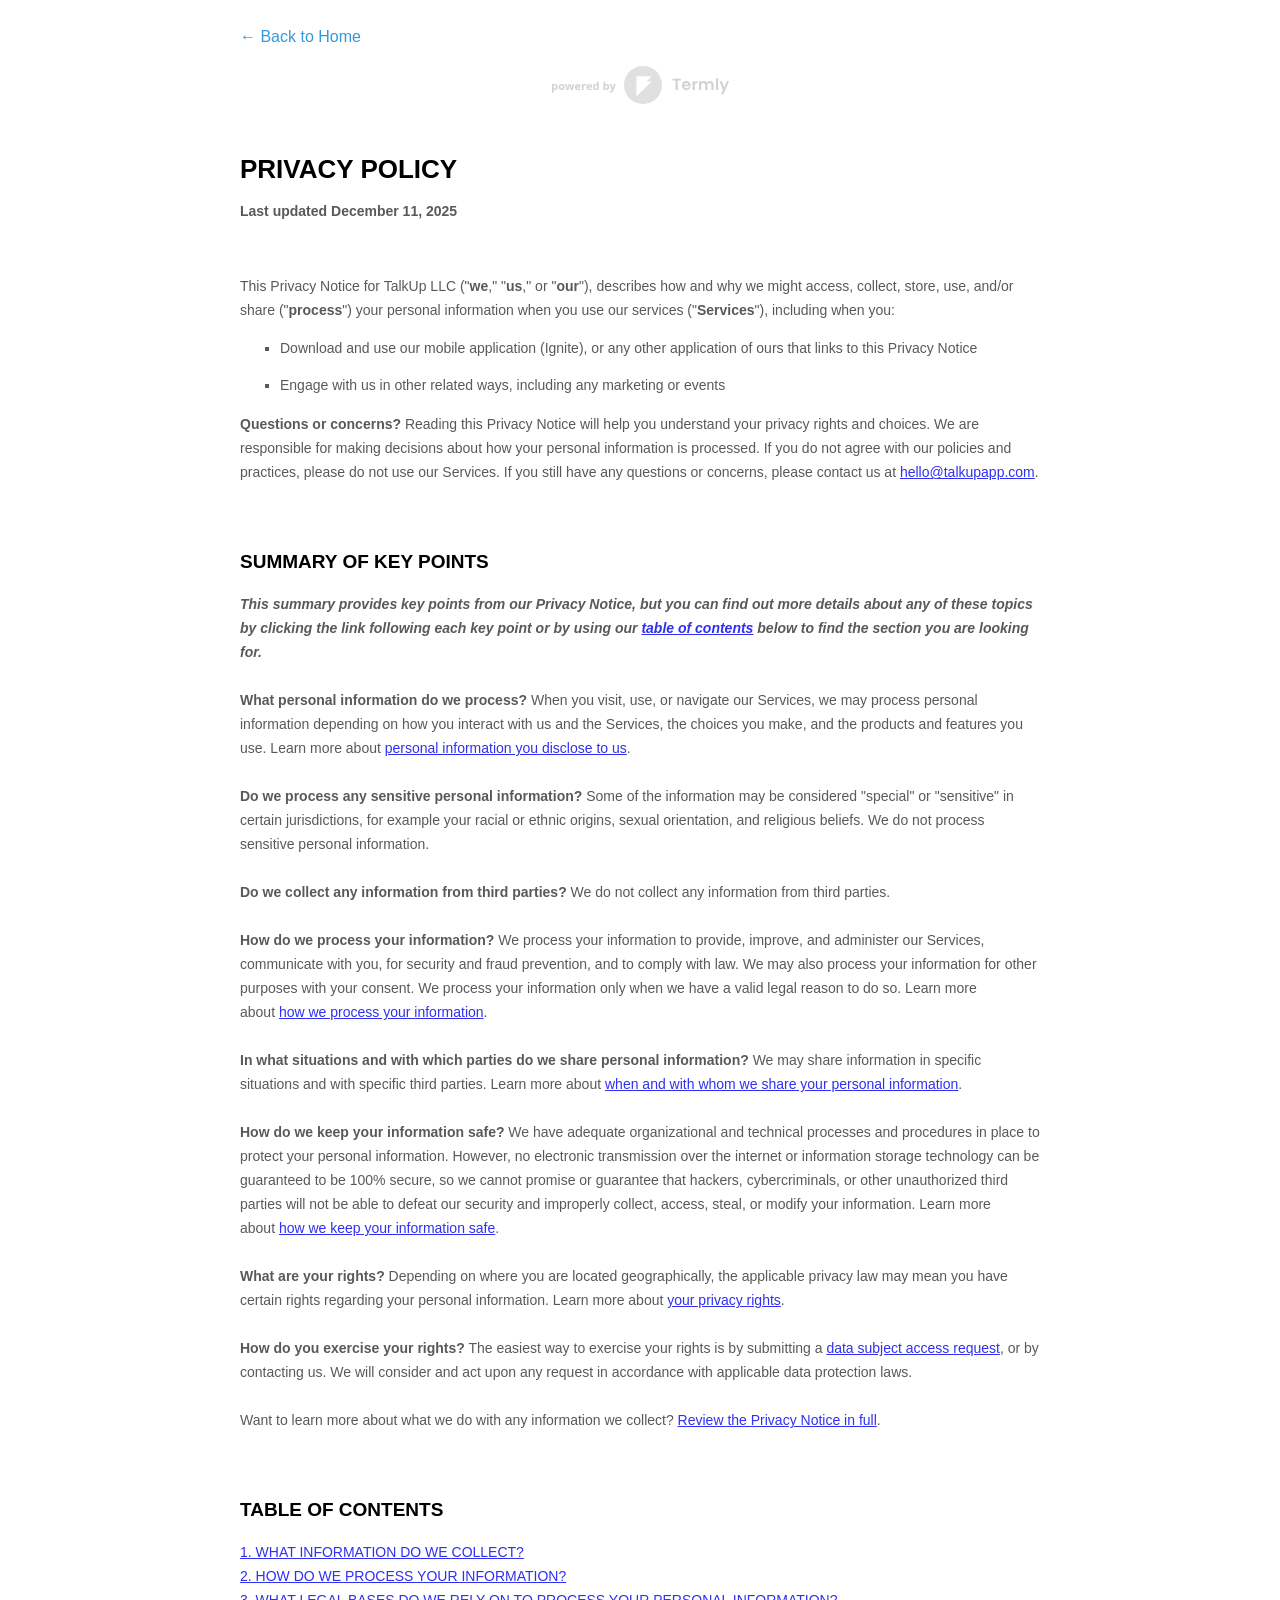
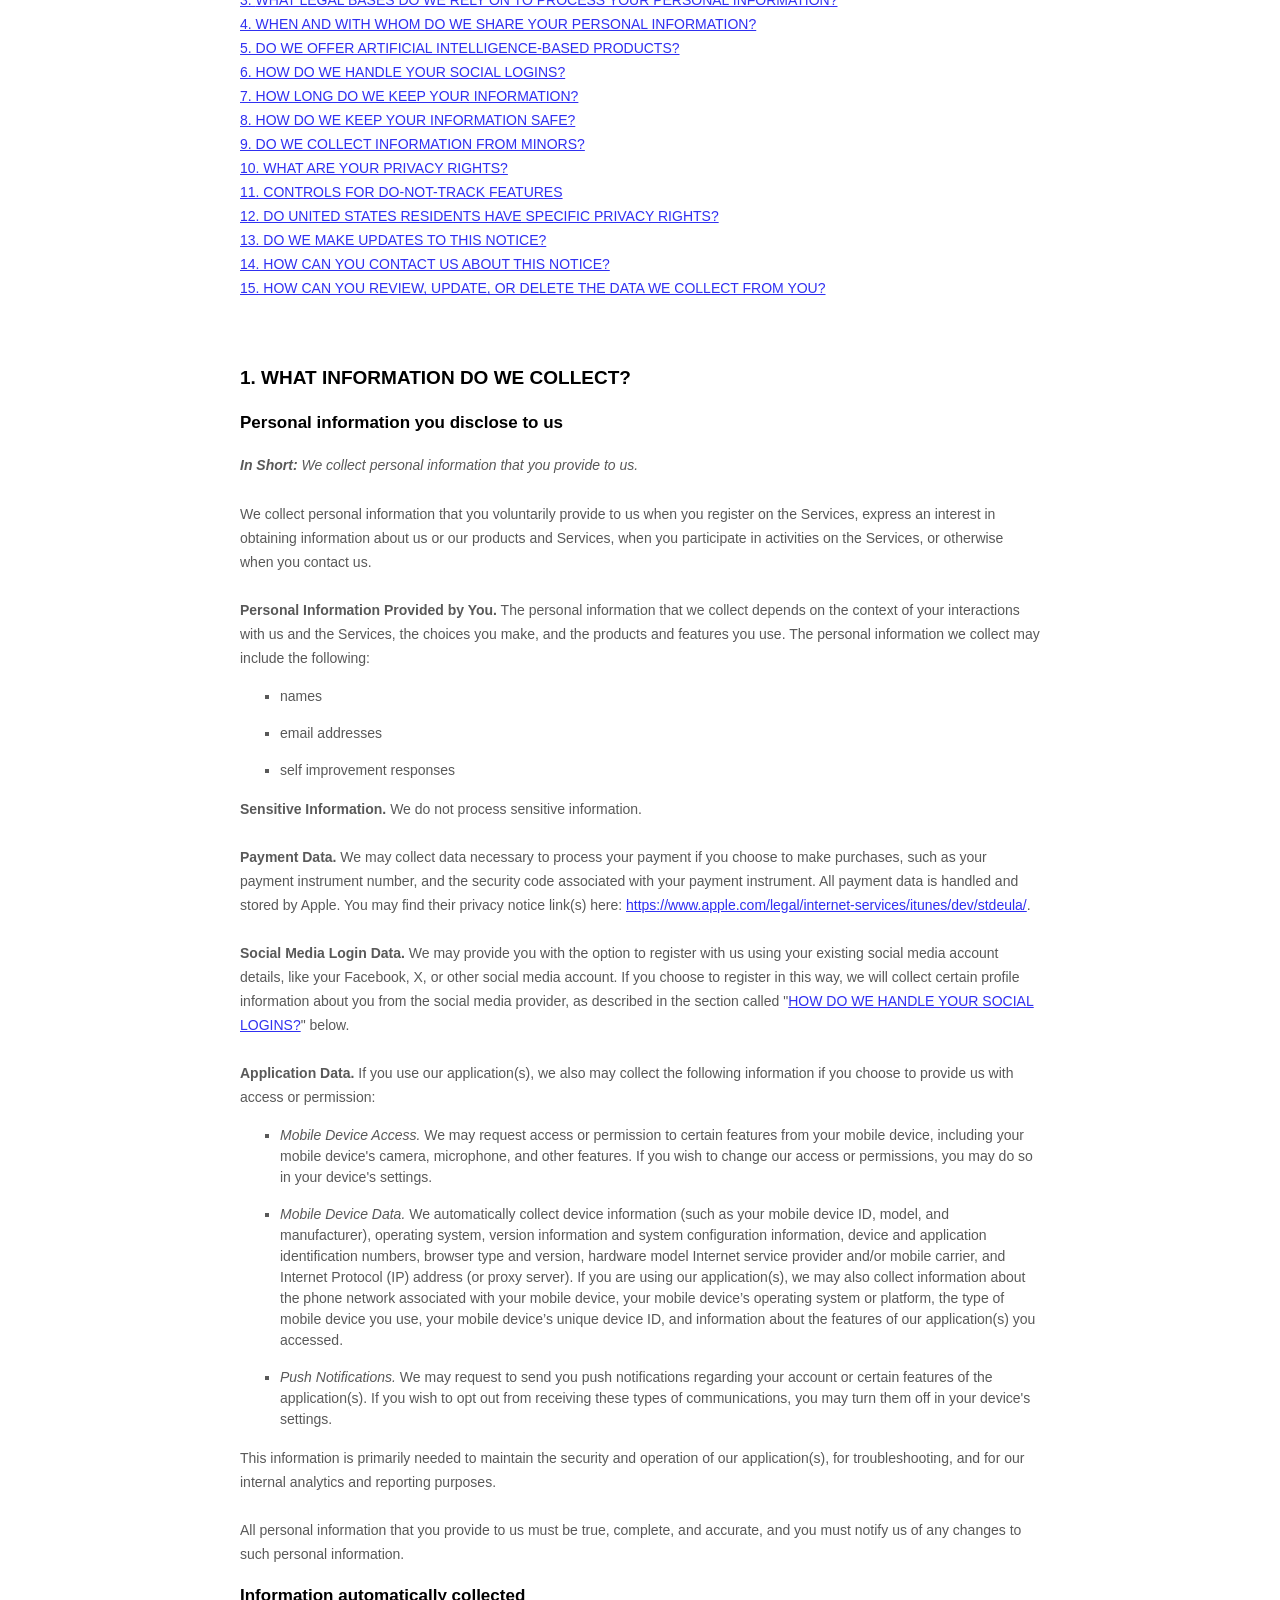
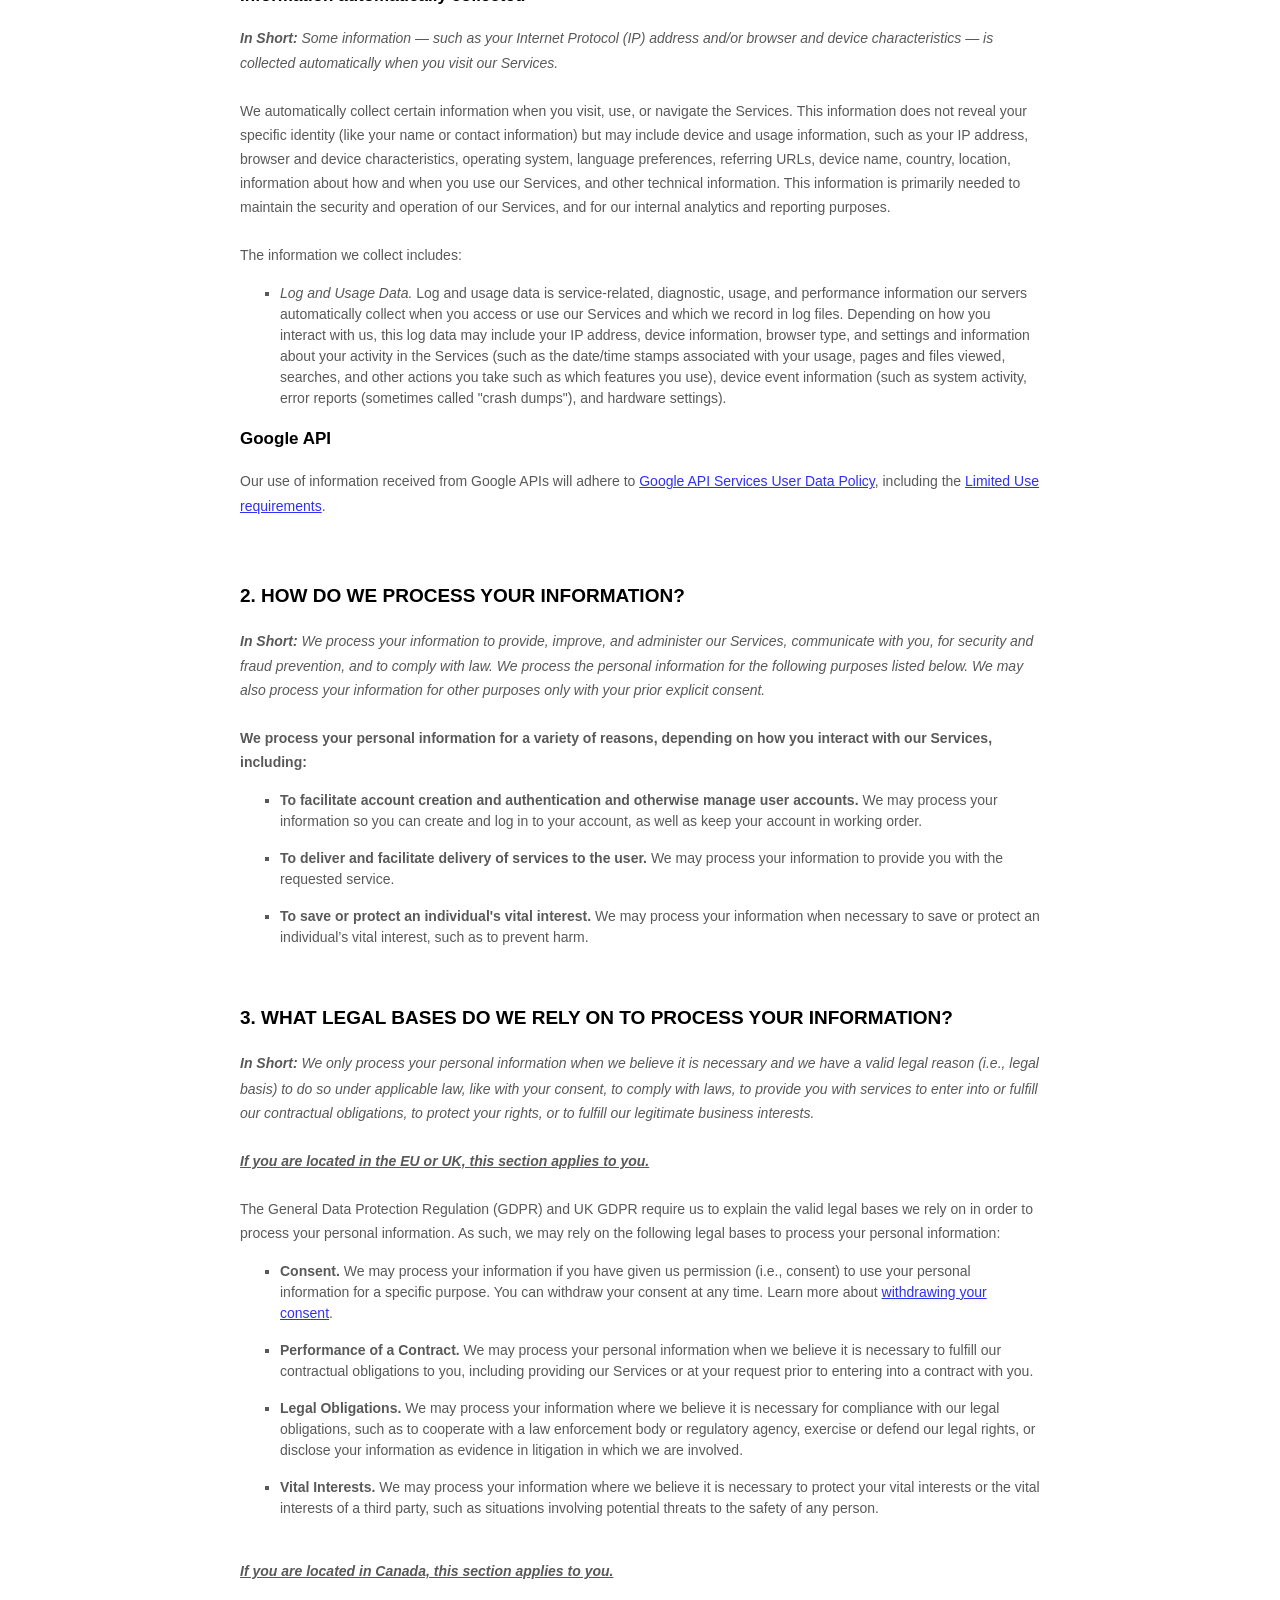
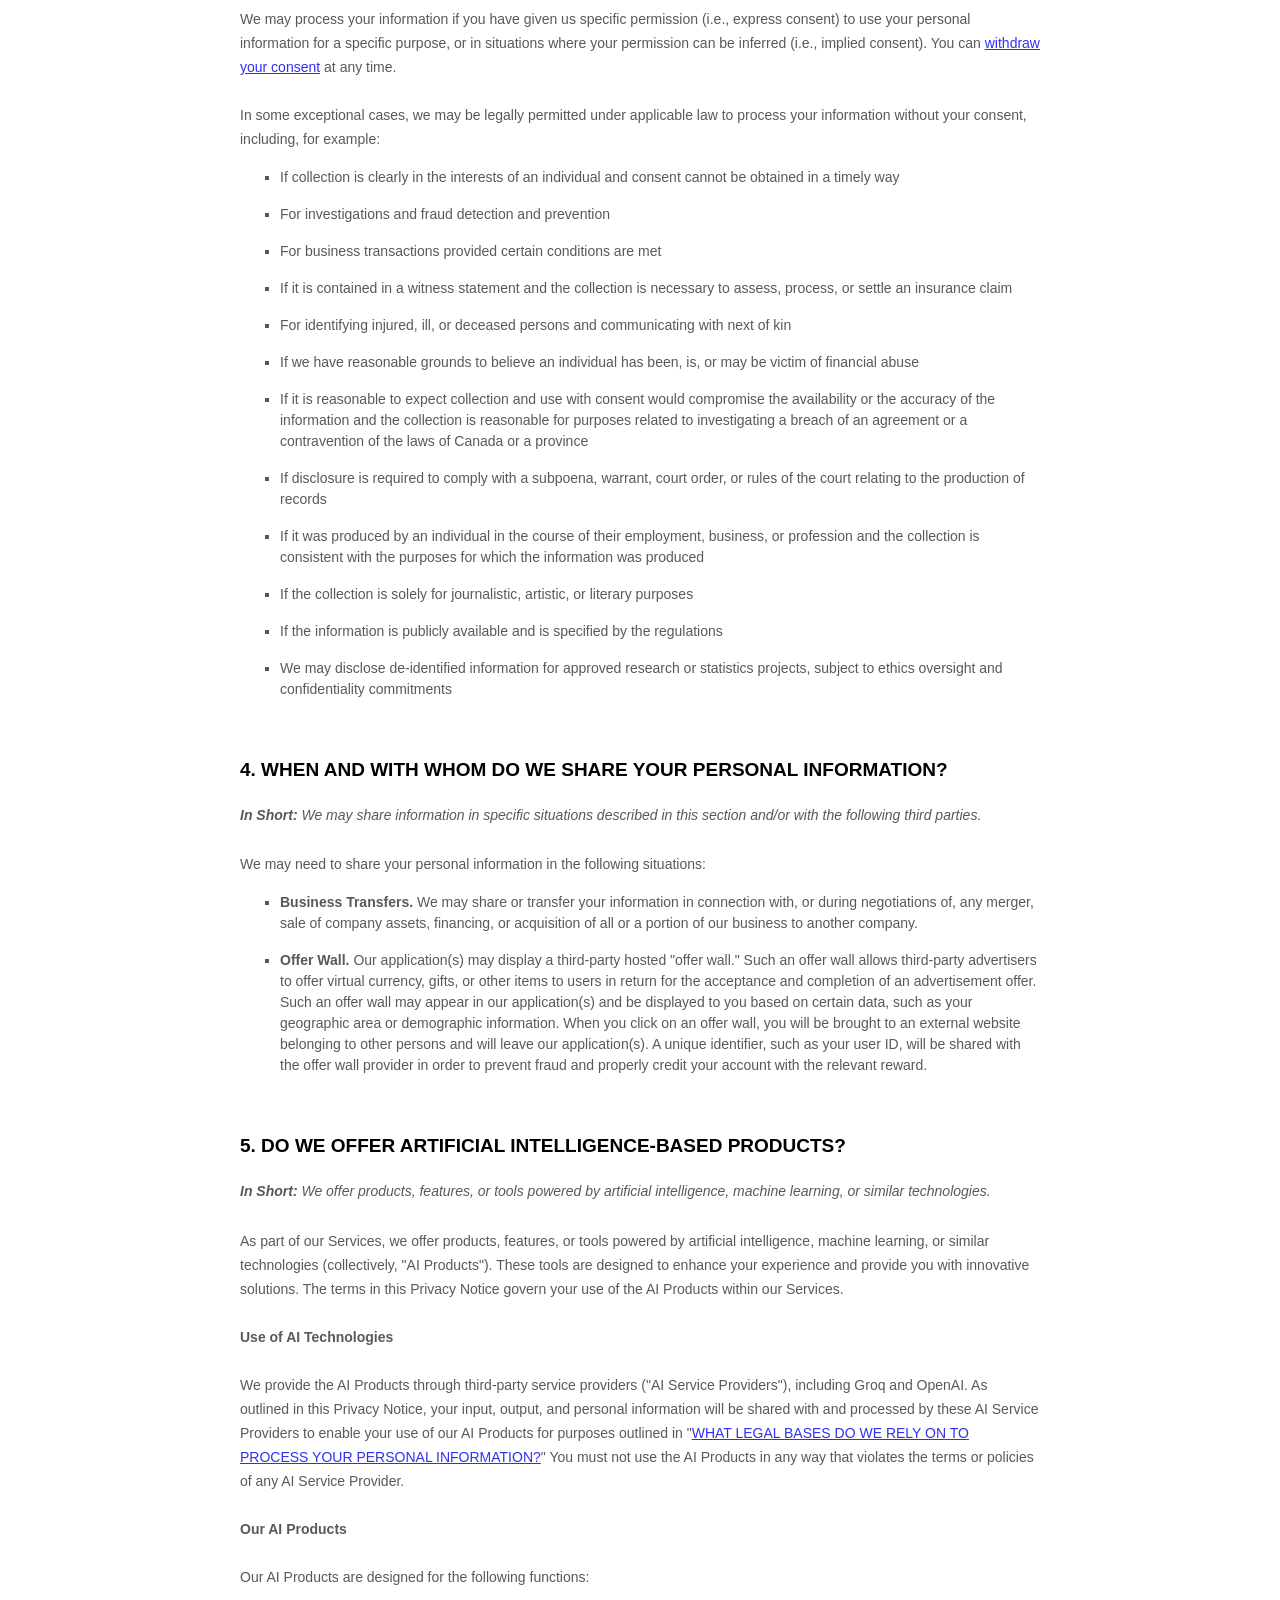
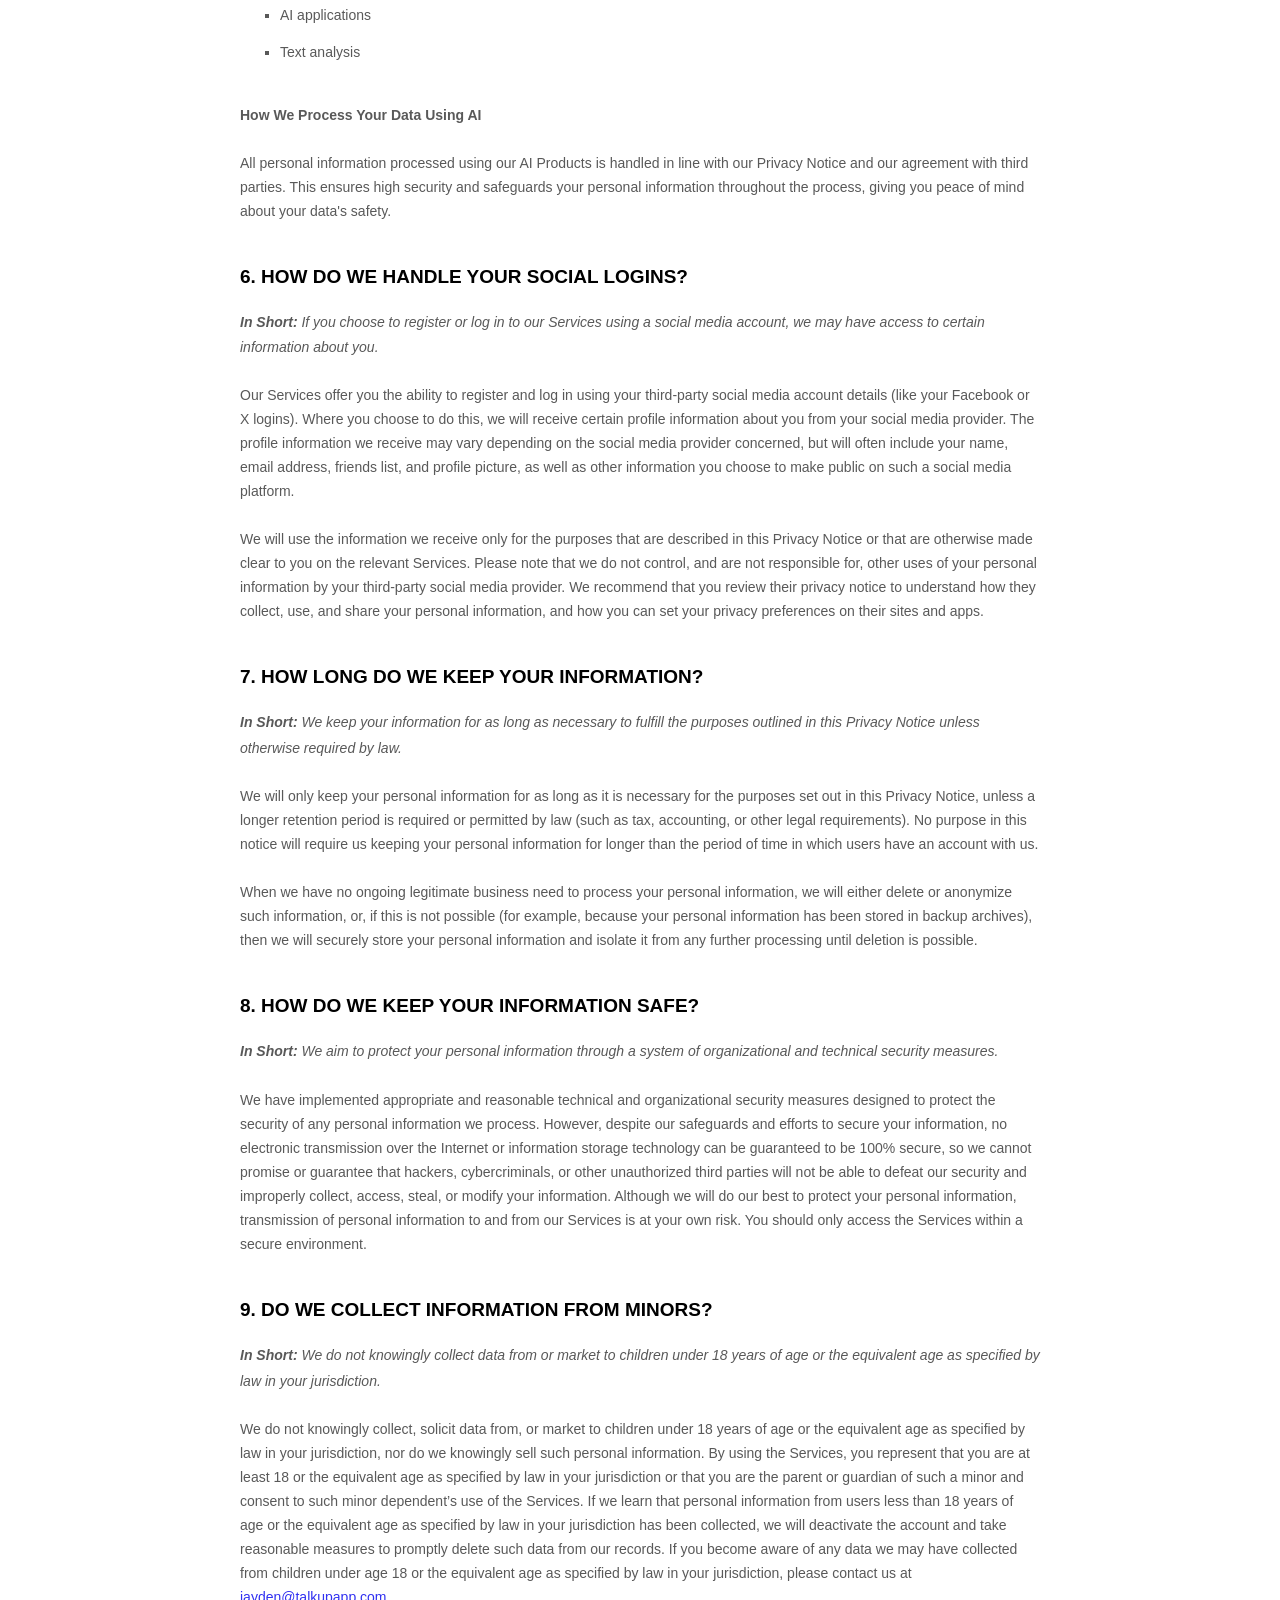
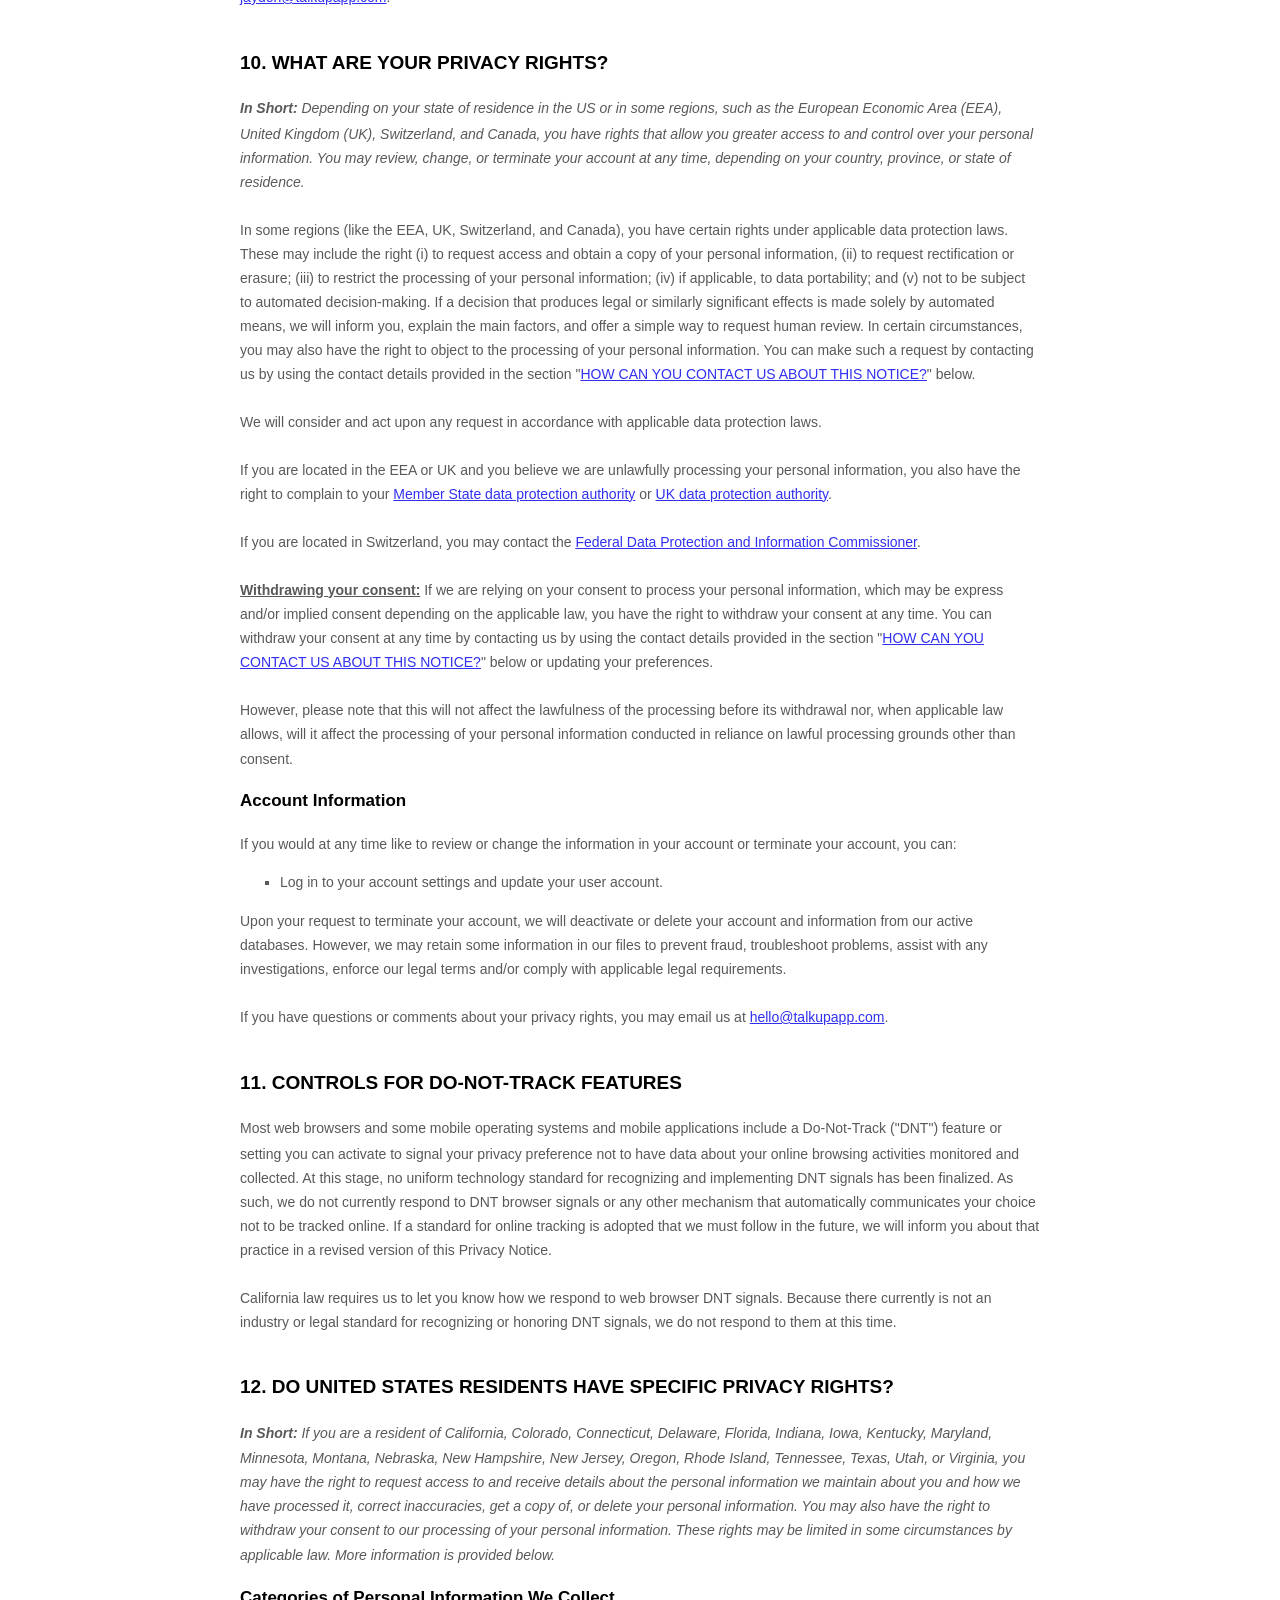
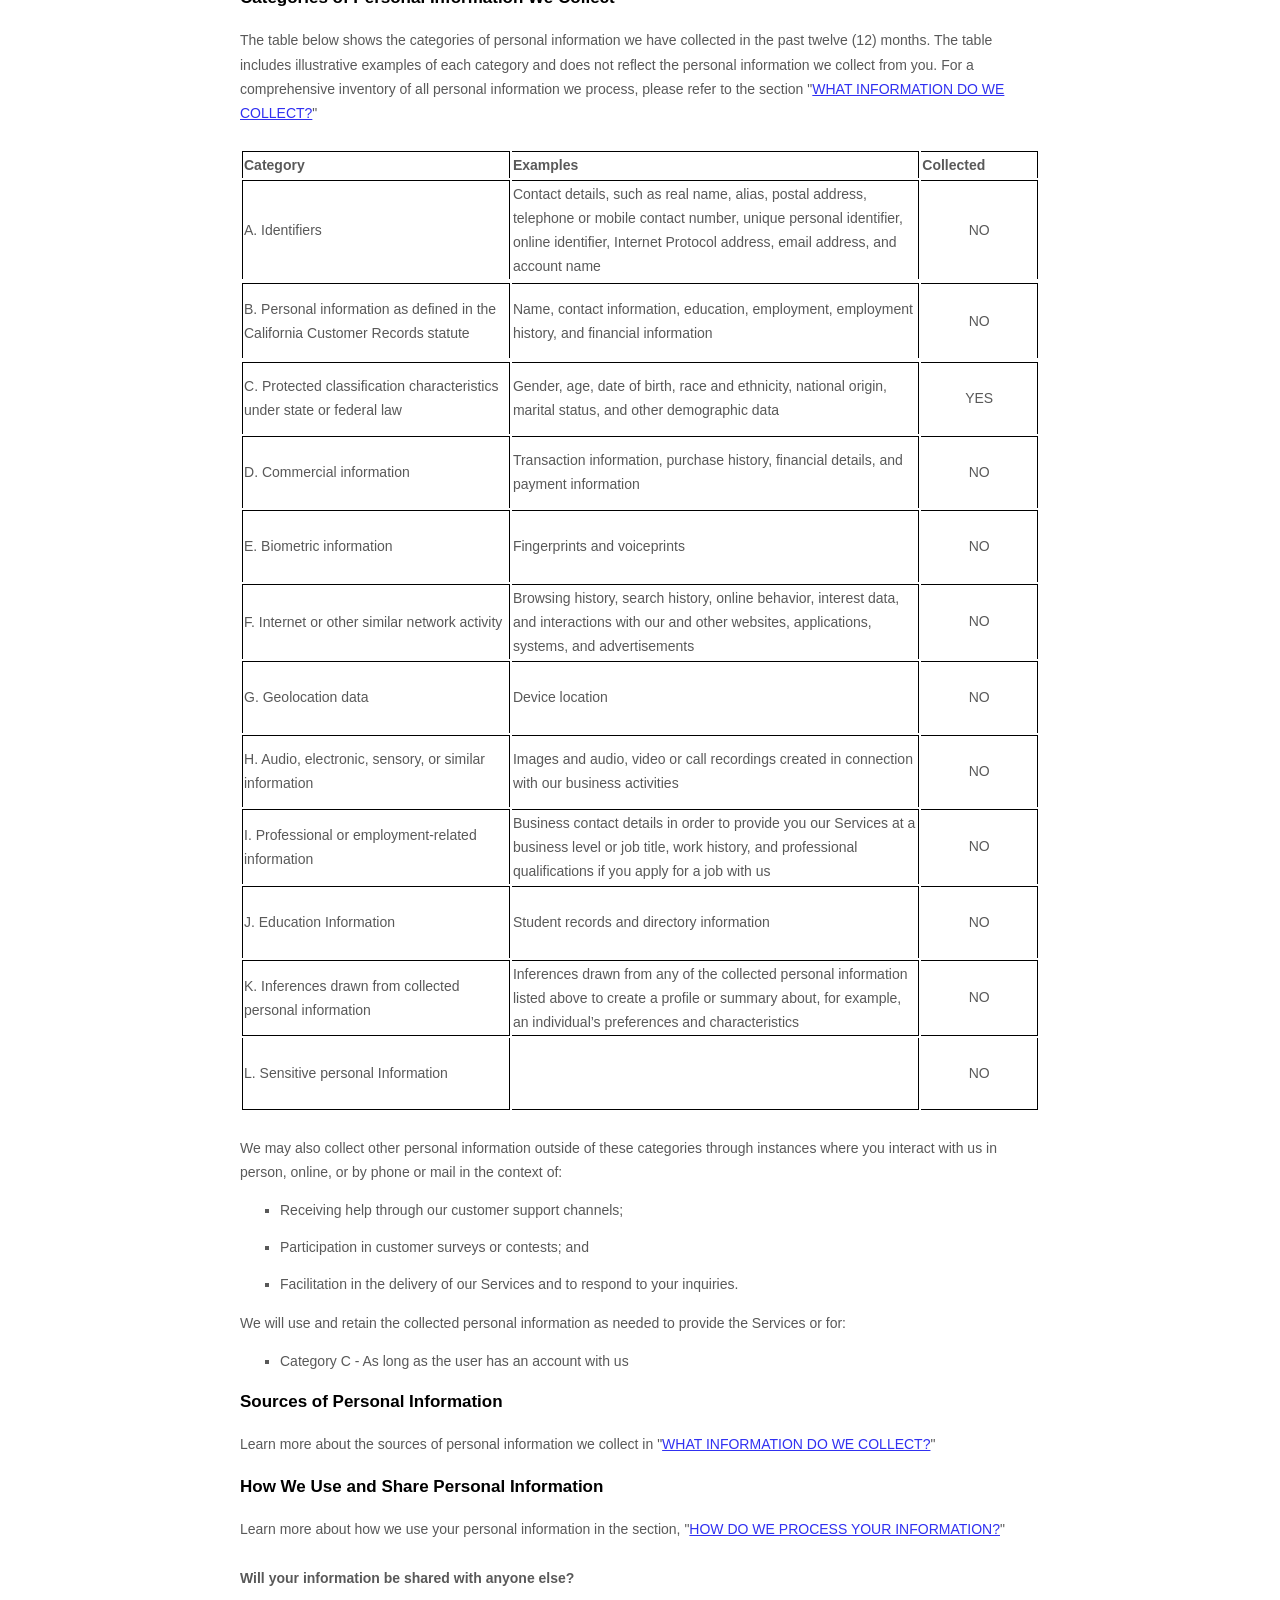
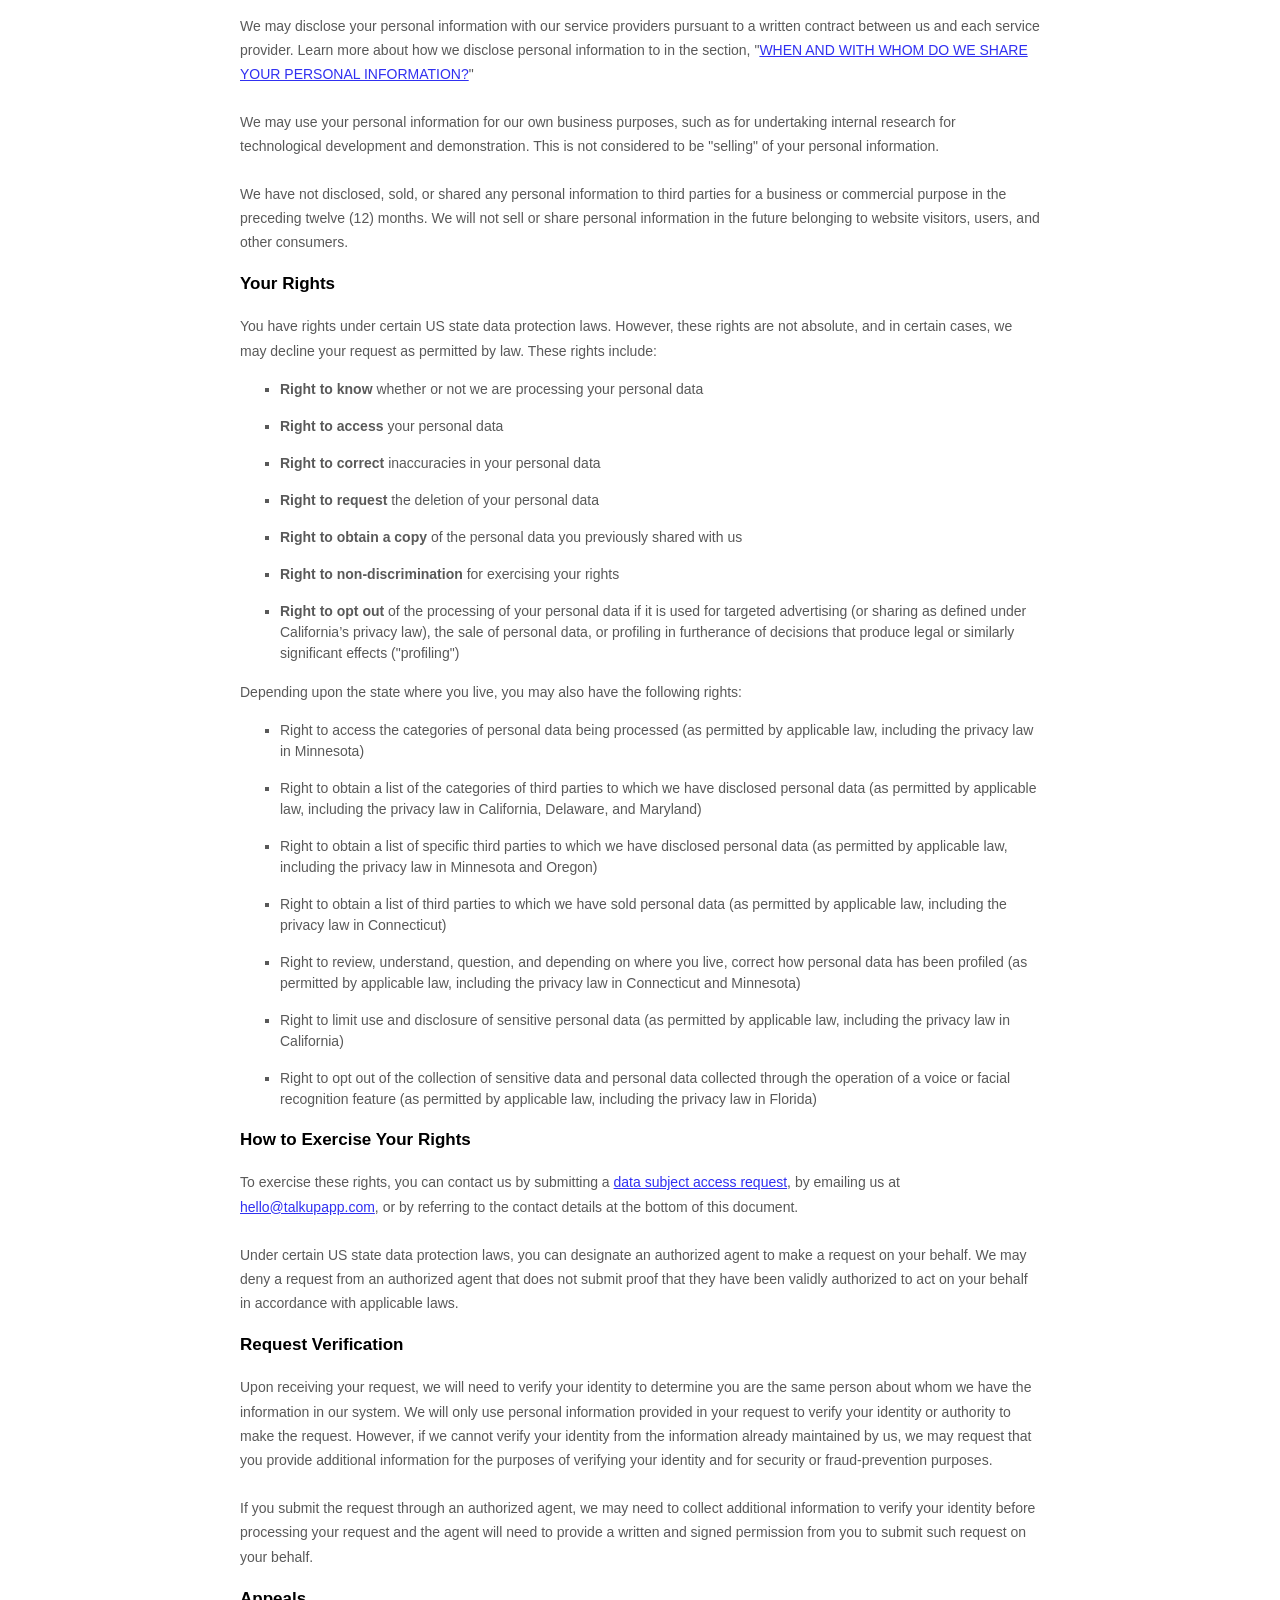
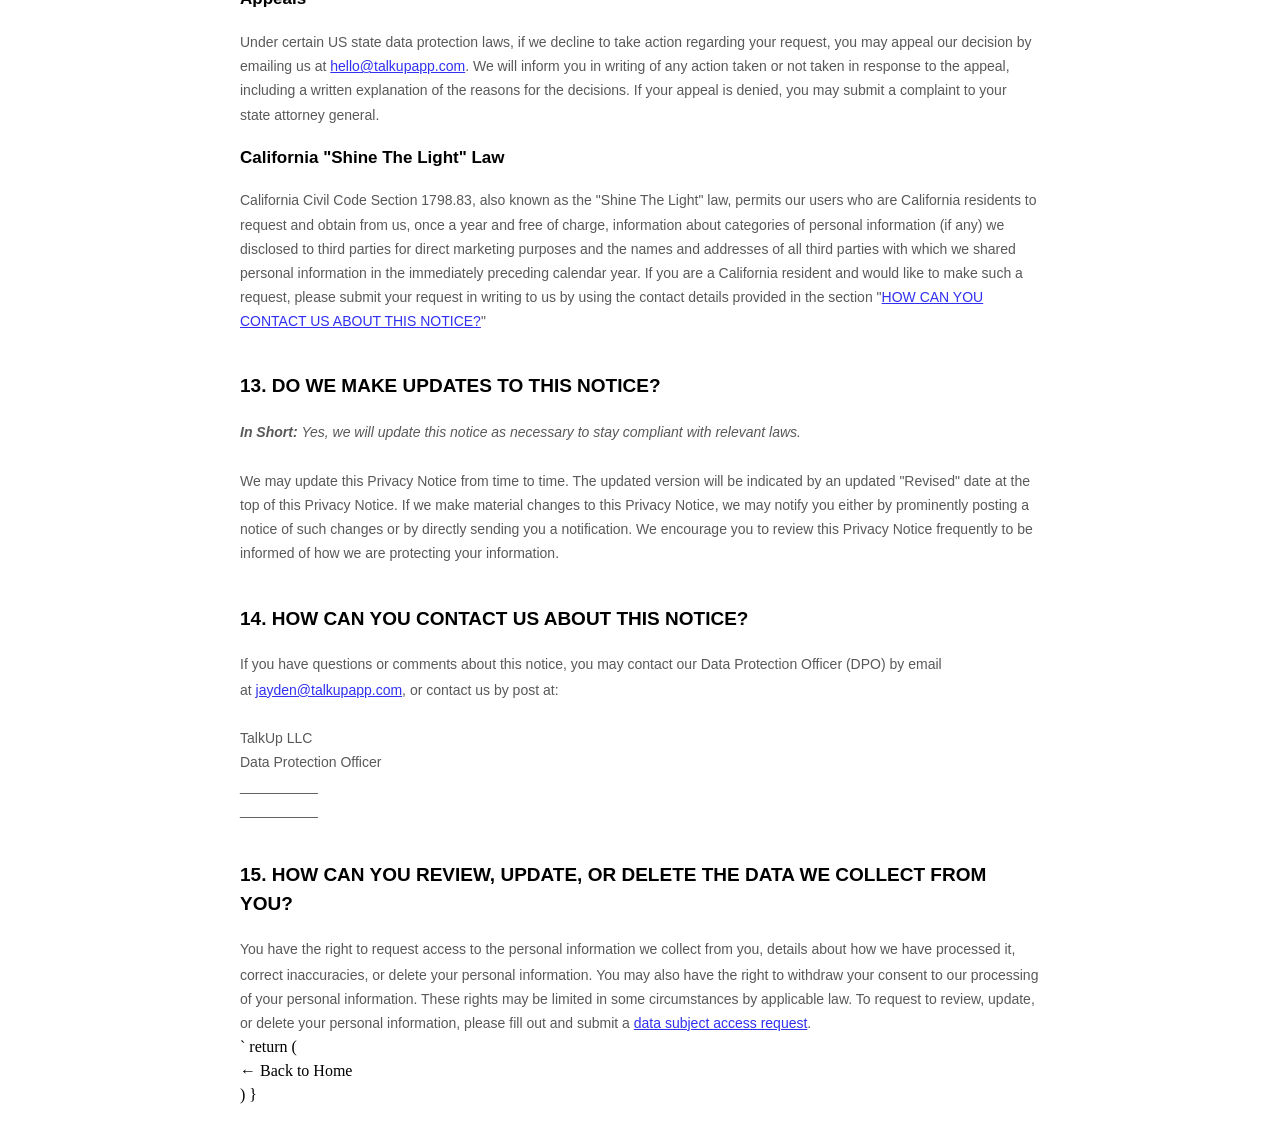
==== ignite-privacy-policy/index.html @ 258aaf42 "updates" ====
<!DOCTYPE html>
<html lang="en">
<head>
    <meta charset="UTF-8">
    <meta name="viewport" content="width=device-width, initial-scale=1.0">
    <title>Privacy Policy - Iterative</title>
    <style>
        .back-link {
            display: inline-block;
            color: #3498db;
            text-decoration: none;
            margin-bottom: 20px;
            font-family: Arial, sans-serif;
        }
        .back-link:hover { text-decoration: underline; }
    </style>
</head>
<body>
    <div style="max-width: 800px; margin: 0 auto; padding: 20px;">
        <a href="../" class="back-link">← Back to Home</a>
    <style>
  [data-custom-class='body'], [data-custom-class='body'] * {
          background: transparent !important;
        }
[data-custom-class='title'], [data-custom-class='title'] * {
          font-family: Arial !important;
font-size: 26px !important;
color: #000000 !important;
        }
[data-custom-class='subtitle'], [data-custom-class='subtitle'] * {
          font-family: Arial !important;
color: #595959 !important;
font-size: 14px !important;
        }
[data-custom-class='heading_1'], [data-custom-class='heading_1'] * {
          font-family: Arial !important;
font-size: 19px !important;
color: #000000 !important;
        }
[data-custom-class='heading_2'], [data-custom-class='heading_2'] * {
          font-family: Arial !important;
font-size: 17px !important;
color: #000000 !important;
        }
[data-custom-class='body_text'], [data-custom-class='body_text'] * {
          color: #595959 !important;
font-size: 14px !important;
font-family: Arial !important;
        }
[data-custom-class='link'], [data-custom-class='link'] * {
          color: #3030F1 !important;
font-size: 14px !important;
font-family: Arial !important;
word-break: break-word !important;
        }
</style>
      <span style="display: block;margin: 0 auto 3.125rem;width: 11.125rem;height: 2.375rem;background: url([data-uri]) center no-repeat;"></span>

      <div data-custom-class="body">
      <div><strong><span style="font-size: 26px;"><span data-custom-class="title"><bdt class="block-component"></bdt><bdt class="question"><h1>PRIVACY POLICY</h1></bdt><bdt class="statement-end-if-in-editor"></bdt></span></span></strong></div><div><span style="color: rgb(127, 127, 127);"><strong><span style="font-size: 15px;"><span data-custom-class="subtitle">Last updated <bdt class="question">December 11, 2025</bdt></span></span></strong></span></div><div><br></div><div><br></div><div><br></div><div style="line-height: 1.5;"><span style="color: rgb(127, 127, 127);"><span style="color: rgb(89, 89, 89); font-size: 15px;"><span data-custom-class="body_text">This Privacy Notice for <bdt class="question noTranslate">TalkUp LLC</bdt><bdt class="block-component"></bdt></bdt> (<bdt class="block-component"></bdt>"<strong>we</strong>," "<strong>us</strong>," or "<strong>our</strong>"<bdt class="statement-end-if-in-editor"></bdt></span><span data-custom-class="body_text">), describes how and why we might access, collect, store, use, and/or share (<bdt class="block-component"></bdt>"<strong>process</strong>"<bdt class="statement-end-if-in-editor"></bdt>) your personal information when you use our services (<bdt class="block-component"></bdt>"<strong>Services</strong>"<bdt class="statement-end-if-in-editor"></bdt>), including when you:</span></span></span><span style="font-size: 15px;"><span style="color: rgb(127, 127, 127);"><span data-custom-class="body_text"><span style="color: rgb(89, 89, 89);"><span data-custom-class="body_text"><bdt class="block-component"></bdt></span></span></span></span></span></span></span></span></li></ul><div><bdt class="block-component"><span style="font-size: 15px;"><span style="font-size: 15px;"><span style="color: rgb(127, 127, 127);"><span data-custom-class="body_text"><span style="color: rgb(89, 89, 89);"><span data-custom-class="body_text"><bdt class="block-component"></bdt></span></span></span></span></span></span></bdt></div><ul><li data-custom-class="body_text" style="line-height: 1.5;"><span style="font-size: 15px; color: rgb(89, 89, 89);"><span style="font-size: 15px; color: rgb(89, 89, 89);"><span data-custom-class="body_text">Download and use<bdt class="block-component"></bdt> our mobile application<bdt class="block-component"></bdt> (<bdt class="question">Ignite)<span style="font-size: 15px; color: rgb(89, 89, 89);"><span style="font-size: 15px; color: rgb(89, 89, 89);"><span data-custom-class="body_text"><span style="font-size: 15px;"><span style="color: rgb(89, 89, 89);"><span data-custom-class="body_text"><span style="font-size: 15px;"><span style="color: rgb(89, 89, 89);"><bdt class="statement-end-if-in-editor">,</bdt></span></span></span></span></span></span></span></span></bdt></span><span data-custom-class="body_text"><span style="font-size: 15px;"><span style="color: rgb(89, 89, 89);"><span data-custom-class="body_text"><span style="font-size: 15px;"><span style="color: rgb(89, 89, 89);"><bdt class="statement-end-if-in-editor"><bdt class="block-component"> or any other application of ours that links to this Privacy Notice</bdt></bdt></span></span></span></span></span></span></span></span></li></ul><div style="line-height: 1.5;"><bdt class="block-component"><span style="font-size: 15px;"></span></bdt></li></ul><div style="line-height: 1.5;"><span style="font-size: 15px;"><span style="color: rgb(127, 127, 127);"><span data-custom-class="body_text"><span style="color: rgb(89, 89, 89);"><span data-custom-class="body_text"><bdt class="block-component"></bdt></span></span></span></span></span></div><ul><li data-custom-class="body_text" style="line-height: 1.5;"><span style="font-size: 15px; color: rgb(89, 89, 89);"><span style="font-size: 15px; color: rgb(89, 89, 89);"><span data-custom-class="body_text">Engage with us in other related ways, including any marketing or events<span style="font-size: 15px;"><span style="color: rgb(89, 89, 89);"><span data-custom-class="body_text"><span style="font-size: 15px;"><span style="color: rgb(89, 89, 89);"><bdt class="statement-end-if-in-editor"></bdt></span></span></span></span></span></span></span></span></li></ul><div style="line-height: 1.5;"><span style="font-size: 15px;"><span style="color: rgb(127, 127, 127);"><span data-custom-class="body_text"><strong>Questions or concerns? </strong>Reading this Privacy Notice will help you understand your privacy rights and choices. We are responsible for making decisions about how your personal information is processed. If you do not agree with our policies and practices, please do not use our Services.<bdt class="block-component"></bdt> If you still have any questions or concerns, please contact us at <bdt class="question noTranslate"><a target="_blank" data-custom-class="link" href="mailto:hello@talkupapp.com">hello@talkupapp.com</a></bdt>.</span></span></span></div><div style="line-height: 1.5;"><br></div><div style="line-height: 1.5;"><br></div><div style="line-height: 1.5;"><strong><span style="font-size: 15px;"><span data-custom-class="heading_1"><h2>SUMMARY OF KEY POINTS</h2></span></span></strong></div><div style="line-height: 1.5;"><span style="font-size: 15px;"><span data-custom-class="body_text"><strong><em>This summary provides key points from our Privacy Notice, but you can find out more details about any of these topics by clicking the link following each key point or by using our </em></strong></span></span><a data-custom-class="link" href="#toc"><span style="color: rgb(0, 58, 250); font-size: 15px;"><span data-custom-class="body_text"><strong><em>table of contents</em></strong></span></span></a><span style="font-size: 15px;"><span data-custom-class="body_text"><strong><em> below to find the section you are looking for.</em></strong></span></span></div><div style="line-height: 1.5;"><br></div><div style="line-height: 1.5;"><span style="font-size: 15px;"><span data-custom-class="body_text"><strong>What personal information do we process?</strong> When you visit, use, or navigate our Services, we may process personal information depending on how you interact with us and the Services, the choices you make, and the products and features you use. Learn more about </span></span><a data-custom-class="link" href="#personalinfo"><span style="color: rgb(0, 58, 250); font-size: 15px;"><span data-custom-class="body_text">personal information you disclose to us</span></span></a><span data-custom-class="body_text">.</span></div><div style="line-height: 1.5;"><br></div><div style="line-height: 1.5;"><span style="font-size: 15px;"><span data-custom-class="body_text"><strong>Do we process any sensitive personal information? </strong>Some of the information may be considered <bdt class="block-component"></bdt>"special" or "sensitive"<bdt class="statement-end-if-in-editor"></bdt> in certain jurisdictions, for example your racial or ethnic origins, sexual orientation, and religious beliefs. <bdt class="block-component"></bdt>We do not process sensitive personal information.<bdt class="else-block"></bdt></span></span></div><div style="line-height: 1.5;"><br></div><div style="line-height: 1.5;"><span style="font-size: 15px;"><span data-custom-class="body_text"><strong>Do we collect any information from third parties?</strong> <bdt class="block-component"></bdt>We do not collect any information from third parties.<bdt class="else-block"></bdt></span></span></div><div style="line-height: 1.5;"><br></div><div style="line-height: 1.5;"><span style="font-size: 15px;"><span data-custom-class="body_text"><strong>How do we process your information?</strong> We process your information to provide, improve, and administer our Services, communicate with you, for security and fraud prevention, and to comply with law. We may also process your information for other purposes with your consent. We process your information only when we have a valid legal reason to do so. Learn more about </span></span><a data-custom-class="link" href="#infouse"><span style="color: rgb(0, 58, 250); font-size: 15px;"><span data-custom-class="body_text">how we process your information</span></span></a><span data-custom-class="body_text">.</span></div><div style="line-height: 1.5;"><br></div><div style="line-height: 1.5;"><span style="font-size: 15px;"><span data-custom-class="body_text"><strong>In what situations and with which <bdt class="block-component"></bdt>parties do we share personal information?</strong> We may share information in specific situations and with specific <bdt class="block-component"></bdt>third parties. Learn more about </span></span><a data-custom-class="link" href="#whoshare"><span style="color: rgb(0, 58, 250); font-size: 15px;"><span data-custom-class="body_text">when and with whom we share your personal information</span></span></a><span style="font-size: 15px;"><span data-custom-class="body_text">.<bdt class="block-component"></bdt></span></span></div><div style="line-height: 1.5;"><br></div><div style="line-height: 1.5;"><span style="font-size: 15px;"><span data-custom-class="body_text"><strong>How do we keep your information safe?</strong> We have adequate <bdt class="block-component"></bdt>organizational<bdt class="statement-end-if-in-editor"></bdt> and technical processes and procedures in place to protect your personal information. However, no electronic transmission over the internet or information storage technology can be guaranteed to be 100% secure, so we cannot promise or guarantee that hackers, cybercriminals, or other <bdt class="block-component"></bdt>unauthorized<bdt class="statement-end-if-in-editor"></bdt> third parties will not be able to defeat our security and improperly collect, access, steal, or modify your information. Learn more about </span></span><a data-custom-class="link" href="#infosafe"><span style="color: rgb(0, 58, 250); font-size: 15px;"><span data-custom-class="body_text">how we keep your information safe</span></span></a><span data-custom-class="body_text">.</span><span style="font-size: 15px;"><span data-custom-class="body_text"><bdt class="statement-end-if-in-editor"></bdt></span></span></div><div style="line-height: 1.5;"><br></div><div style="line-height: 1.5;"><span style="font-size: 15px;"><span data-custom-class="body_text"><strong>What are your rights?</strong> Depending on where you are located geographically, the applicable privacy law may mean you have certain rights regarding your personal information. Learn more about </span></span><a data-custom-class="link" href="#privacyrights"><span style="color: rgb(0, 58, 250); font-size: 15px;"><span data-custom-class="body_text">your privacy rights</span></span></a><span data-custom-class="body_text">.</span></div><div style="line-height: 1.5;"><br></div><div style="line-height: 1.5;"><span style="font-size: 15px;"><span data-custom-class="body_text"><strong>How do you exercise your rights?</strong> The easiest way to exercise your rights is by <bdt class="block-component">submitting a </bdt></span></span><a data-custom-class="link" href="https://app.termly.io/dsar/67d10bbf-6cd7-4afa-907d-bce106165a96" rel="noopener noreferrer" target="_blank"><span style="color: rgb(0, 58, 250); font-size: 15px;"><span data-custom-class="body_text">data subject access request</span></span></a><span style="font-size: 15px;"><span data-custom-class="body_text"><bdt class="block-component"></bdt>, or by contacting us. We will consider and act upon any request in accordance with applicable data protection laws.</span></span></div><div style="line-height: 1.5;"><br></div><div style="line-height: 1.5;"><span style="font-size: 15px;"><span data-custom-class="body_text">Want to learn more about what we do with any information we collect? </span></span><a data-custom-class="link" href="#toc"><span style="color: rgb(0, 58, 250); font-size: 15px;"><span data-custom-class="body_text">Review the Privacy Notice in full</span></span></a><span style="font-size: 15px;"><span data-custom-class="body_text">.</span></span></div><div style="line-height: 1.5;"><br></div><div style="line-height: 1.5;"><br></div><div id="toc" style="line-height: 1.5;"><span style="font-size: 15px;"><span style="color: rgb(127, 127, 127);"><span style="color: rgb(0, 0, 0);"><strong><span data-custom-class="heading_1"><h2>TABLE OF CONTENTS</h2></span></strong></span></span></span></div><div style="line-height: 1.5;"><span style="font-size: 15px;"><a data-custom-class="link" href="#infocollect"><span style="color: rgb(0, 58, 250);">1. WHAT INFORMATION DO WE COLLECT?</span></a></span></div><div style="line-height: 1.5;"><span style="font-size: 15px;"><a data-custom-class="link" href="#infouse"><span style="color: rgb(0, 58, 250);">2. HOW DO WE PROCESS YOUR INFORMATION?<bdt class="block-component"></bdt></span></a></span></div><div style="line-height: 1.5;"><span style="font-size: 15px;"><a data-custom-class="link" href="#legalbases"><span style="color: rgb(0, 58, 250);">3. <span style="font-size: 15px;"><span style="color: rgb(0, 58, 250);">WHAT LEGAL BASES DO WE RELY ON TO PROCESS YOUR PERSONAL INFORMATION?</span></span><bdt class="statement-end-if-in-editor"></bdt></span></a></span></div><div style="line-height: 1.5;"><span style="font-size: 15px;"><span style="color: rgb(0, 58, 250);"><a data-custom-class="link" href="#whoshare">4. WHEN AND WITH WHOM DO WE SHARE YOUR PERSONAL INFORMATION?</a></span><span data-custom-class="body_text"><bdt class="block-component"></bdt></a><span style="color: rgb(127, 127, 127);"><span style="color: rgb(89, 89, 89);"><span data-custom-class="body_text"><span style="color: rgb(89, 89, 89);"><bdt class="block-component"></bdt></span></span></span></span><bdt class="block-component"></bdt></span></div><div style="line-height: 1.5;"><a data-custom-class="link" href="#ai"><span style="color: rgb (0, 58, 250);">5. DO WE OFFER ARTIFICIAL INTELLIGENCE-BASED PRODUCTS?</span></a><span style="font-size: 15px;"><bdt class="statement-end-if-in-editor"></bdt></span></div><div style="line-height: 1.5;"><span style="font-size: 15px;"><span style="color: rgb(127, 127, 127);"><span style="color: rgb(89, 89, 89);"><span data-custom-class="body_text"><span style="color: rgb(89, 89, 89);"><span style="color: rgb(89, 89, 89);"><span style="color: rgb(89, 89, 89);"><bdt class="block-component"></bdt></span></span></span></span></span></span></span></div><div style="line-height: 1.5;"><span style="font-size: 15px;"><a data-custom-class="link" href="#sociallogins"><span style="color: rgb(0, 58, 250);"><span style="color: rgb(0, 58, 250);"><span style="color: rgb(0, 58, 250);">6. HOW DO WE HANDLE YOUR SOCIAL LOGINS?</span></span></span></a><span style="color: rgb(127, 127, 127);"><span style="color: rgb(89, 89, 89);"><span data-custom-class="body_text"><span style="color: rgb(89, 89, 89);"><span style="color: rgb(89, 89, 89);"><span style="color: rgb(89, 89, 89);"><bdt class="statement-end-if-in-editor"></bdt></span></span> <bdt class="block-component"></bdt></span></span></span></span></span></div><div style="line-height: 1.5;"><span style="font-size: 15px;"><a data-custom-class="link" href="#inforetain"><span style="color: rgb(0, 58, 250);">7. HOW LONG DO WE KEEP YOUR INFORMATION?</span></a><span style="color: rgb(127, 127, 127);"><span style="color: rgb(89, 89, 89);"><span data-custom-class="body_text"><span style="color: rgb(89, 89, 89);"><span style="color: rgb(89, 89, 89);"><bdt class="block-component"></bdt></span></span></span></span></span></span></div><div style="line-height: 1.5;"><span style="font-size: 15px;"><a data-custom-class="link" href="#infosafe"><span style="color: rgb(0, 58, 250);">8. HOW DO WE KEEP YOUR INFORMATION SAFE?</span></a><span style="color: rgb(127, 127, 127);"><span style="color: rgb(89, 89, 89);"><span data-custom-class="body_text"><span style="color: rgb(89, 89, 89);"><bdt class="statement-end-if-in-editor"></bdt><bdt class="block-component"></bdt></span></span></span></span></span></div><div style="line-height: 1.5;"><span style="font-size: 15px;"><a data-custom-class="link" href="#infominors"><span style="color: rgb(0, 58, 250);">9. DO WE COLLECT INFORMATION FROM MINORS?</span></a><span style="color: rgb(127, 127, 127);"><span style="color: rgb(89, 89, 89);"><span data-custom-class="body_text"><span style="color: rgb(89, 89, 89);"><bdt class="statement-end-if-in-editor"></bdt></span></span></span></span></span></div><div style="line-height: 1.5;"><span style="font-size: 15px;"><span style="color: rgb(0, 58, 250);"><a data-custom-class="link" href="#privacyrights">10. WHAT ARE YOUR PRIVACY RIGHTS?</a></span></span></div><div style="line-height: 1.5;"><span style="font-size: 15px;"><a data-custom-class="link" href="#DNT"><span style="color: rgb(0, 58, 250);">11. CONTROLS FOR DO-NOT-TRACK FEATURES<bdt class="block-component"></bdt></span></a></span></div><div style="line-height: 1.5;"><span style="font-size: 15px;"><a data-custom-class="link" href="#uslaws"><span style="color: rgb(0, 58, 250);">12. DO UNITED STATES RESIDENTS HAVE SPECIFIC PRIVACY RIGHTS?</span></a></span><bdt class="block-component"><span style="font-size: 15px;"><span data-custom-class="body_text"></span></bdt></span></div><div style="line-height: 1.5;"><bdt class="block-component"><span style="font-size: 15px;"></bdt><bdt class="block-component"></bdt><bdt class="block-component"></bdt><bdt class="block-component"></bdt><bdt class="block-component"></bdt><bdt class="block-component"></bdt><bdt class="block-component"></bdt><bdt class="block-component"></bdt><bdt class="block-component"></bdt><bdt class="block-component"></span></bdt></div><div style="line-height: 1.5;"><span style="font-size: 15px;"><a data-custom-class="link" href="#policyupdates"><span style="color: rgb(0, 58, 250);">13. DO WE MAKE UPDATES TO THIS NOTICE?</span></a></span></div><div style="line-height: 1.5;"><a data-custom-class="link" href="#contact"><span style="color: rgb(0, 58, 250); font-size: 15px;">14. HOW CAN YOU CONTACT US ABOUT THIS NOTICE?</span></a></div><div style="line-height: 1.5;"><a data-custom-class="link" href="#request"><span style="color: rgb(0, 58, 250);">15. HOW CAN YOU REVIEW, UPDATE, OR DELETE THE DATA WE COLLECT FROM YOU?</span></a></div><div style="line-height: 1.5;"><br></div><div style="line-height: 1.5;"><br></div><div id="infocollect" style="line-height: 1.5;"><span style="color: rgb(0, 0, 0);"><span style="color: rgb(0, 0, 0); font-size: 15px;"><span style="font-size: 15px; color: rgb(0, 0, 0);"><span style="font-size: 15px; color: rgb(0, 0, 0);"><span id="control" style="color: rgb(0, 0, 0);"><strong><span data-custom-class="heading_1"><h2>1. WHAT INFORMATION DO WE COLLECT?</h2></span></strong></span></span></span></span></span><span data-custom-class="heading_2" id="personalinfo" style="color: rgb(0, 0, 0);"><span style="font-size: 15px;"><strong><h3>Personal information you disclose to us</h3></strong></span></span><span style="color: rgb(127, 127, 127);"><span style="color: rgb(89, 89, 89); font-size: 15px;"><span data-custom-class="body_text"><span style="font-size: 15px; color: rgb(89, 89, 89);"><span style="font-size: 15px; color: rgb(89, 89, 89);"><span data-custom-class="body_text"><strong><em>In Short:</em></strong></span></span></span></span><span data-custom-class="body_text"><span style="font-size: 15px; color: rgb(89, 89, 89);"><span style="font-size: 15px; color: rgb(89, 89, 89);"><span data-custom-class="body_text"><strong><em> </em></strong><em>We collect personal information that you provide to us.</em></span></span></span></span></span></span></div><div style="line-height: 1.5;"><br></div><div style="line-height: 1.5;"><span style="font-size: 15px; color: rgb(89, 89, 89);"><span style="font-size: 15px; color: rgb(89, 89, 89);"><span data-custom-class="body_text">We collect personal information that you voluntarily provide to us when you <span style="font-size: 15px;"><bdt class="block-component"></bdt></span>register on the Services, </span><span style="font-size: 15px;"><span data-custom-class="body_text"><span style="font-size: 15px;"><bdt class="statement-end-if-in-editor"></bdt></span></span><span data-custom-class="body_text">express an interest in obtaining information about us or our products and Services, when you participate in activities on the Services, or otherwise when you contact us.</span></span></span></span></div><div style="line-height: 1.5;"><br></div><div style="line-height: 1.5;"><span style="font-size: 15px; color: rgb(89, 89, 89);"><span style="font-size: 15px; color: rgb(89, 89, 89);"><span data-custom-class="body_text"><span style="font-size: 15px;"><bdt class="block-component"></bdt></span></span></span></span></div><div style="line-height: 1.5;"><span style="font-size: 15px; color: rgb(89, 89, 89);"><span style="font-size: 15px; color: rgb(89, 89, 89);"><span data-custom-class="body_text"><strong>Personal Information Provided by You.</strong> The personal information that we collect depends on the context of your interactions with us and the Services, the choices you make, and the products and features you use. The personal information we collect may include the following:<span style="font-size: 15px;"><span data-custom-class="body_text"><bdt class="forloop-component"></bdt></span></span></span></span></span></div><ul><li data-custom-class="body_text" style="line-height: 1.5;"><span style="font-size: 15px; color: rgb(89, 89, 89);"><span style="font-size: 15px; color: rgb(89, 89, 89);"><span data-custom-class="body_text"><span style="font-size: 15px;"><span data-custom-class="body_text"><bdt class="question">names</bdt></span></span></span></span></span></li></ul><div style="line-height: 1.5;"><span style="font-size: 15px; color: rgb(89, 89, 89);"><span style="font-size: 15px; color: rgb(89, 89, 89);"><span data-custom-class="body_text"><span style="font-size: 15px;"><span data-custom-class="body_text"><bdt class="forloop-component"></bdt></span></span></span></span></span></div><ul><li data-custom-class="body_text" style="line-height: 1.5;"><span style="font-size: 15px; color: rgb(89, 89, 89);"><span style="font-size: 15px; color: rgb(89, 89, 89);"><span data-custom-class="body_text"><span style="font-size: 15px;"><span data-custom-class="body_text"><bdt class="question">email addresses</bdt></span></span></span></span></span></li></ul><div style="line-height: 1.5;"><span style="font-size: 15px; color: rgb(89, 89, 89);"><span style="font-size: 15px; color: rgb(89, 89, 89);"><span data-custom-class="body_text"><span style="font-size: 15px;"><span data-custom-class="body_text"><bdt class="forloop-component"></bdt></span></span></span></span></span></div><ul><li data-custom-class="body_text" style="line-height: 1.5;"><span style="font-size: 15px; color: rgb(89, 89, 89);"><span style="font-size: 15px; color: rgb(89, 89, 89);"><span data-custom-class="body_text"><span style="font-size: 15px;"><span data-custom-class="body_text"><bdt class="question">self improvement responses</bdt></span></span></span></span></span></li></ul><div style="line-height: 1.5;"><span style="font-size: 15px; color: rgb(89, 89, 89);"><span style="font-size: 15px; color: rgb(89, 89, 89);"><span data-custom-class="body_text"><span style="font-size: 15px;"><span data-custom-class="body_text"><bdt class="forloop-component"></bdt></span><span data-custom-class="body_text"><bdt class="statement-end-if-in-editor"></bdt></span></span></span></span></span></div><div id="sensitiveinfo" style="line-height: 1.5;"><span style="font-size: 15px;"><span data-custom-class="body_text"><strong>Sensitive Information.</strong> <bdt class="block-component"></bdt>We do not process sensitive information.</span></span></div><div style="line-height: 1.5;"><br></div><div style="line-height: 1.5;"><span style="font-size: 15px;"><span data-custom-class="body_text"><bdt class="else-block"></bdt></span></span><span style="font-size: 15px; color: rgb(89, 89, 89);"><span style="font-size: 15px; color: rgb(89, 89, 89);"><span data-custom-class="body_text"><span style="font-size: 15px;"><span data-custom-class="body_text"><bdt class="block-component"></bdt></span></span></span></span></span></div><div style="line-height: 1.5;"><span style="font-size: 15px; color: rgb(89, 89, 89);"><span style="font-size: 15px; color: rgb(89, 89, 89);"><span data-custom-class="body_text"><strong>Payment Data.</strong> We may collect data necessary to process your payment if you choose to make purchases, such as your payment instrument number, and the security code associated with your payment instrument. All payment data is handled and stored by<bdt class="forloop-component"></bdt><span style="font-size: 15px; color: rgb(89, 89, 89);"><span style="font-size: 15px; color: rgb(89, 89, 89);"><span data-custom-class="body_text"><span style="font-size: 15px;"><span data-custom-class="body_text"><bdt class="block-component"></bdt></span></span></span></span></span> <bdt class="question">Apple</bdt><span style="font-size: 15px; color: rgb(89, 89, 89);"><span style="font-size: 15px; color: rgb(89, 89, 89);"><span data-custom-class="body_text"><span style="font-size: 15px; color: rgb(89, 89, 89);"><span style="font-size: 15px; color: rgb(89, 89, 89);"><span data-custom-class="body_text"><span style="font-size: 15px;"><span data-custom-class="body_text"><bdt class="block-component"></bdt></span></span></span><span data-custom-class="body_text"><span style="font-size: 15px;"><span style="color: rgb(89, 89, 89);"><span data-custom-class="body_text"><span style="font-size: 15px;"><span style="color: rgb(89, 89, 89);"><span data-custom-class="body_text"><span style="color: rgb(89, 89, 89);"><span style="font-size: 15px;"><span data-custom-class="body_text"><bdt class="forloop-component"></bdt></span></span></span></span></span></span></span></span></span></span></span></span>. You may find their privacy notice link(s) here:<span style="font-size: 15px; color: rgb(89, 89, 89);"><span style="font-size: 15px; color: rgb(89, 89, 89);"><span data-custom-class="body_text"><bdt class="forloop-component"></bdt><span style="font-size: 15px; color: rgb(89, 89, 89);"><span style="font-size: 15px; color: rgb(89, 89, 89);"><span data-custom-class="body_text"><span style="font-size: 15px;"><span data-custom-class="body_text"><bdt class="block-component"></bdt></span></span></span></span></span></span></span></span> <span style="color: rgb(0, 58, 250);"><bdt class="question"><a target="_blank" data-custom-class="link" href="https://www.apple.com/legal/internet-services/itunes/dev/stdeula/">https://www.apple.com/legal/internet-services/itunes/dev/stdeula/</a></bdt></span><span style="font-size: 15px; color: rgb(89, 89, 89);"><span style="font-size: 15px; color: rgb(89, 89, 89);"><span data-custom-class="body_text"><span style="font-size: 15px; color: rgb(89, 89, 89);"><span style="font-size: 15px; color: rgb(89, 89, 89);"><span data-custom-class="body_text"><span style="font-size: 15px; color: rgb(89, 89, 89);"><span style="font-size: 15px; color: rgb(89, 89, 89);"><span data-custom-class="body_text"><span style="font-size: 15px;"><span data-custom-class="body_text"><bdt class="block-component"></bdt></span></span></span></span></span></span></span></span><bdt class="forloop-component"></bdt><span style="font-size: 15px;"><span data-custom-class="body_text">.<bdt class="block-component"></bdt></span></span></span></span></span></div><div style="line-height: 1.5;"><br></div><div style="line-height: 1.5;"><span style="font-size: 15px; color: rgb(89, 89, 89);"><span style="font-size: 15px; color: rgb(89, 89, 89);"><span data-custom-class="body_text"><span style="font-size: 15px;"><span data-custom-class="body_text"><bdt class="statement-end-if-in-editor"><bdt class="block-component"></bdt></bdt></span></span></span></span></span></div><div style="line-height: 1.5;"><span style="font-size: 15px; color: rgb(89, 89, 89);"><span style="font-size: 15px; color: rgb(89, 89, 89);"><span data-custom-class="body_text"><strong>Social Media Login Data. </strong>We may provide you with the option to register with us using your existing social media account details, like your Facebook, X, or other social media account. If you choose to register in this way, we will collect certain profile information about you from the social media provider, as described in the section called <bdt class="block-component"></bdt>"<bdt class="statement-end-if-in-editor"></bdt><span style="font-size: 15px;"><span data-custom-class="body_text"><span style="font-size: 15px;"><span style="color: rgb(0, 58, 250);"><a data-custom-class="link" href="#sociallogins">HOW DO WE HANDLE YOUR SOCIAL LOGINS?</a></span></span></span></span><bdt class="block-component"></bdt>"<bdt class="statement-end-if-in-editor"></bdt> below.</span></span></span></div><div style="line-height: 1.5;"><br></div><div style="line-height: 1.5;"><span style="font-size: 15px; color: rgb(89, 89, 89);"><span style="font-size: 15px; color: rgb(89, 89, 89);"><span data-custom-class="body_text"><span style="font-size: 15px;"><bdt class="statement-end-if-in-editor"><bdt class="statement-end-if-in-editor"></bdt></bdt></span></span></span></span><bdt class="block-component"> <bdt class="block-component"></bdt></bdt></div><div style="line-height: 1.5;"><span data-custom-class="body_text"><span style="font-size: 15px;"><strong>Application Data.</strong> If you use our application(s), we also may collect the following information if you choose to provide us with access or permission:<bdt class="block-component"></bdt></span></span></li></ul><div style="line-height: 1.5;"><bdt class="block-component"><span style="font-size: 15px;"><span data-custom-class="body_text"></span></span></bdt></div><ul><li data-custom-class="body_text" style="line-height: 1.5;"><span style="font-size: 15px;"><span data-custom-class="body_text"><em>Mobile Device Access.</em> We may request access or permission to certain features from your mobile device, including your mobile device's <bdt class="forloop-component"></bdt><bdt class="question">camera</bdt>, <bdt class="forloop-component"></bdt><bdt class="question">microphone</bdt>, <bdt class="forloop-component"></bdt>and other features. If you wish to change our access or permissions, you may do so in your device's settings.<bdt class="statement-end-if-in-editor"></bdt></span></span></li></ul><div style="line-height: 1.5;"><bdt class="block-component"><span style="font-size: 15px;"><span data-custom-class="body_text"></span></span></bdt></div><ul><li data-custom-class="body_text" style="line-height: 1.5;"><span style="font-size: 15px;"><span data-custom-class="body_text"><em>Mobile Device Data.</em> We automatically collect device information (such as your mobile device ID, model, and manufacturer), operating system, version information and system configuration information, device and application identification numbers, browser type and version, hardware model Internet service provider and/or mobile carrier, and Internet Protocol (IP) address (or proxy server). If you are using our application(s), we may also collect information about the phone network associated with your mobile device, your mobile device’s operating system or platform, the type of mobile device you use, your mobile device’s unique device ID, and information about the features of our application(s) you accessed.<bdt class="statement-end-if-in-editor"></bdt></span></span></li></ul><div style="line-height: 1.5;"><bdt class="block-component"><span style="font-size: 15px;"><span data-custom-class="body_text"></span></span></bdt></div><ul><li data-custom-class="body_text" style="line-height: 1.5;"><span style="font-size: 15px;"><span data-custom-class="body_text"><em>Push Notifications.</em> We may request to send you push notifications regarding your account or certain features of the application(s). If you wish to opt out from receiving these types of communications, you may turn them off in your device's settings.<bdt class="statement-end-if-in-editor"></bdt></span></span></li></ul><div style="line-height: 1.5;"><span style="font-size: 15px;"><span data-custom-class="body_text">This information is primarily needed to maintain the security and operation of our application(s), for troubleshooting, and for our internal analytics and reporting purposes.</span></span></div><div style="line-height: 1.5;"><br></div><div style="line-height: 1.5;"><bdt class="statement-end-if-in-editor"><span style="font-size: 15px;"><span data-custom-class="body_text"></span></span></bdt></div><div style="line-height: 1.5;"><span style="font-size: 15px; color: rgb(89, 89, 89);"><span style="font-size: 15px; color: rgb(89, 89, 89);"><span data-custom-class="body_text">All personal information that you provide to us must be true, complete, and accurate, and you must notify us of any changes to such personal information.</span></span></span></div><div style="line-height: 1.5;"><span style="font-size: 15px; color: rgb(89, 89, 89);"><span style="font-size: 15px; color: rgb(89, 89, 89);"><span data-custom-class="body_text"><bdt class="block-component"></bdt></span></span></span><span data-custom-class="heading_2" style="color: rgb(0, 0, 0);"><span style="font-size: 15px;"><strong><h3>Information automatically collected</h3></strong></span></span><span style="color: rgb(127, 127, 127);"><span style="color: rgb(89, 89, 89); font-size: 15px;"><span data-custom-class="body_text"><span style="font-size: 15px; color: rgb(89, 89, 89);"><span style="font-size: 15px; color: rgb(89, 89, 89);"><span data-custom-class="body_text"><strong><em>In Short:</em></strong></span></span></span></span><span data-custom-class="body_text"><span style="font-size: 15px; color: rgb(89, 89, 89);"><span style="font-size: 15px; color: rgb(89, 89, 89);"><span data-custom-class="body_text"><strong><em> </em></strong><em>Some information — such as your Internet Protocol (IP) address and/or browser and device characteristics — is collected automatically when you visit our Services.</em></span></span></span></span></span></span></div><div style="line-height: 1.5;"><br></div><div style="line-height: 1.5;"><span style="font-size: 15px; color: rgb(89, 89, 89);"><span style="font-size: 15px; color: rgb(89, 89, 89);"><span data-custom-class="body_text">We automatically collect certain information when you visit, use, or navigate the Services. This information does not reveal your specific identity (like your name or contact information) but may include device and usage information, such as your IP address, browser and device characteristics, operating system, language preferences, referring URLs, device name, country, location, information about how and when you use our Services, and other technical information. This information is primarily needed to maintain the security and operation of our Services, and for our internal analytics and reporting purposes.</span></span></span></div><div style="line-height: 1.5;"><br></div><div style="line-height: 1.5;"><span style="font-size: 15px; color: rgb(89, 89, 89);"><span style="font-size: 15px; color: rgb(89, 89, 89);"><span data-custom-class="body_text"><bdt class="block-component"></span></bdt></span><span data-custom-class="body_text"><bdt class="block-component"></bdt></span></span></span></div><div style="line-height: 1.5;"><span style="font-size: 15px; color: rgb(89, 89, 89);"><span style="font-size: 15px; color: rgb(89, 89, 89);"><span data-custom-class="body_text">The information we collect includes:<bdt class="block-component"></bdt></span></span></span></div><ul><li data-custom-class="body_text" style="line-height: 1.5;"><span style="font-size: 15px; color: rgb(89, 89, 89);"><span style="font-size: 15px; color: rgb(89, 89, 89);"><span data-custom-class="body_text"><em>Log and Usage Data.</em> Log and usage data is service-related, diagnostic, usage, and performance information our servers automatically collect when you access or use our Services and which we record in log files. Depending on how you interact with us, this log data may include your IP address, device information, browser type, and settings and information about your activity in the Services<span style="font-size: 15px;"> </span>(such as the date/time stamps associated with your usage, pages and files viewed, searches, and other actions you take such as which features you use), device event information (such as system activity, error reports (sometimes called <bdt class="block-component"></bdt>"crash dumps"<bdt class="statement-end-if-in-editor"></bdt>), and hardware settings).<span style="font-size: 15px;"><span style="color: rgb(89, 89, 89);"><span data-custom-class="body_text"><span style="font-size: 15px;"><span style="color: rgb(89, 89, 89);"><bdt class="statement-end-if-in-editor"></bdt></span></span></span></span></span></span></span></span></li></ul><div style="line-height: 1.5;"><bdt class="block-component"><span style="font-size: 15px;"><span data-custom-class="body_text"></bdt></span></span></span></span></span></span></span></span></li></ul><div style="line-height: 1.5;"><bdt class="block-component"><span style="font-size: 15px;"><span data-custom-class="body_text"></bdt></span></span></span></span></span></span></span></span></li></ul><div><bdt class="block-component"><span style="font-size: 15px;"></bdt></bdt><bdt class="statement-end-if-in-editor"></bdt></bdt></span></span></span><bdt class="block-component"><span style="font-size: 15px;"></span></bdt></div><div style="line-height: 1.5;"><span style="font-size: 15px;"><strong><span data-custom-class="heading_2"><h3>Google API</h3></span></strong><span data-custom-class="body_text">Our use of information received from Google APIs will adhere to </span></span><a data-custom-class="link" href="https://developers.google.com/terms/api-services-user-data-policy" rel="noopener noreferrer" target="_blank"><span style="color: rgb(0, 58, 250); font-size: 15px;"><span data-custom-class="body_text">Google API Services User Data Policy</span></span></a><span style="font-size: 15px;"><span data-custom-class="body_text">, including the </span></span><a data-custom-class="link" href="https://developers.google.com/terms/api-services-user-data-policy#limited-use" rel="noopener noreferrer" target="_blank"><span style="color: rgb(0, 58, 250); font-size: 15px;"><span data-custom-class="body_text">Limited Use requirements</span></span></a><span style="font-size: 15px;"><span data-custom-class="body_text">.</span> <br></span></div><div><span style="font-size: 15px;"><br></span></div><div style="line-height: 1.5;"><bdt class="statement-end-if-in-editor"><span style="font-size: 15px;"></span></bdt><span style="font-size: 15px; color: rgb(89, 89, 89);"><span style="font-size: 15px; color: rgb(89, 89, 89);"><span data-custom-class="body_text"><span style="color: rgb(89, 89, 89); font-size: 15px;"><span data-custom-class="body_text"><span style="color: rgb(89, 89, 89); font-size: 15px;"><span data-custom-class="body_text"><bdt class="statement-end-if-in-editor"><bdt class="block-component"></bdt></bdt></span></span></span></span></bdt></span></span></span></span></span></span></span></span><span style="font-size: 15px;"><span data-custom-class="body_text"><bdt class="block-component"></bdt></span></span></div><div style="line-height: 1.5;"><br></div><div id="infouse" style="line-height: 1.5;"><span style="color: rgb(127, 127, 127);"><span style="color: rgb(89, 89, 89); font-size: 15px;"><span style="font-size: 15px; color: rgb(89, 89, 89);"><span style="font-size: 15px; color: rgb(89, 89, 89);"><span id="control" style="color: rgb(0, 0, 0);"><strong><span data-custom-class="heading_1"><h2>2. HOW DO WE PROCESS YOUR INFORMATION?</h2></span></strong></span></span></span><span data-custom-class="body_text"><span style="font-size: 15px; color: rgb(89, 89, 89);"><span style="font-size: 15px; color: rgb(89, 89, 89);"><span data-custom-class="body_text"><strong><em>In Short: </em></strong><em>We process your information to provide, improve, and administer our Services, communicate with you, for security and fraud prevention, and to comply with law.<bdt class="block-component"></bdt> We process the personal information for the following purposes listed below.<bdt class="statement-end-if-in-editor"></bdt> We may also process your information for other purposes <bdt class="block-component"></bdt>only with your prior explicit<bdt class="else-block"></bdt> consent.</em></span></span></span></span></span></span></div><div style="line-height: 1.5;"><br></div><div style="line-height: 1.5;"><span style="font-size: 15px; color: rgb(89, 89, 89);"><span style="font-size: 15px; color: rgb(89, 89, 89);"><span data-custom-class="body_text"><strong>We process your personal information for a variety of reasons, depending on how you interact with our Services, including:</strong><bdt class="block-component"></bdt></span></span></span></div><ul><li data-custom-class="body_text" style="line-height: 1.5;"><span style="font-size: 15px; color: rgb(89, 89, 89);"><span style="font-size: 15px; color: rgb(89, 89, 89);"><span data-custom-class="body_text"><strong>To facilitate account creation and authentication and otherwise manage user accounts. </strong>We may process your information so you can create and log in to your account, as well as keep your account in working order.<span style="font-size: 15px; color: rgb(89, 89, 89);"><span style="font-size: 15px; color: rgb(89, 89, 89);"><span data-custom-class="body_text"><span style="font-size: 15px;"><span style="color: rgb(89, 89, 89);"><span data-custom-class="body_text"><span style="font-size: 15px;"><span style="color: rgb(89, 89, 89);"><span data-custom-class="body_text"><bdt class="statement-end-if-in-editor"></bdt></span></span></span></span></span></span></span></span></span></span></span></span></li></ul><div style="line-height: 1.5;"><span style="font-size: 15px; color: rgb(89, 89, 89);"><span style="font-size: 15px; color: rgb(89, 89, 89);"><span data-custom-class="body_text"><bdt class="block-component"></bdt></span></span></span></span></span></span></span></span></span></span></span></span></span></span></span></li></ul><div style="line-height: 1.5;"><span style="font-size: 15px; color: rgb(89, 89, 89);"><span style="font-size: 15px; color: rgb(89, 89, 89);"><span data-custom-class="body_text"><bdt class="block-component"></bdt></span></span></span></div><ul><li data-custom-class="body_text" style="line-height: 1.5;"><span style="font-size: 15px; color: rgb(89, 89, 89);"><span style="font-size: 15px; color: rgb(89, 89, 89);"><span data-custom-class="body_text"><strong>To deliver and facilitate delivery of services to the user. </strong>We may process your information to provide you with the requested service.<span style="font-size: 15px;"><span style="color: rgb(89, 89, 89);"><span data-custom-class="body_text"><span style="font-size: 15px; color: rgb(89, 89, 89);"><span style="font-size: 15px; color: rgb(89, 89, 89);"><span data-custom-class="body_text"><span style="font-size: 15px; color: rgb(89, 89, 89);"><span style="font-size: 15px; color: rgb(89, 89, 89);"><span data-custom-class="body_text"><span style="font-size: 15px; color: rgb(89, 89, 89);"><span style="font-size: 15px; color: rgb(89, 89, 89);"><span data-custom-class="body_text"><span style="font-size: 15px;"><span style="color: rgb(89, 89, 89);"><span data-custom-class="body_text"><span style="font-size: 15px;"><span style="color: rgb(89, 89, 89);"><span data-custom-class="body_text"><bdt class="statement-end-if-in-editor"></bdt></span></span></span></span></span></span></span></span></span></span></span></span></span></span></span></span></span></span></span></span></span></li></ul><div style="line-height: 1.5;"><span style="font-size: 15px; color: rgb(89, 89, 89);"><span style="font-size: 15px; color: rgb(89, 89, 89);"><span data-custom-class="body_text"><bdt class="block-component"></bdt></span></span></span></span></span></span></span></span></span></span></span></span></li></ul><div style="line-height: 1.5;"><span style="font-size: 15px; color: rgb(89, 89, 89);"><span style="font-size: 15px; color: rgb(89, 89, 89);"><span data-custom-class="body_text"><bdt class="block-component"></bdt></span></span></span></li></ul><div style="line-height: 1.5;"><bdt class="block-component"><span style="font-size: 15px;"></bdt></span></span></span></span></span></span></li></ul><div style="line-height: 1.5;"><bdt class="block-component"><span style="font-size: 15px;"></bdt></span></span></span></span></span></span></span></span></span></li></ul><div style="line-height: 1.5;"><bdt class="block-component"><span style="font-size: 15px;"></bdt></span></span></span></span></span></span></span></span></span></span></span></span></li></ul><div style="line-height: 1.5;"><bdt class="block-component"><span style="font-size: 15px;"><span data-custom-class="body_text"></span></span></bdt></li></ul><p style="font-size: 15px; line-height: 1.5;"><bdt class="block-component"><span style="font-size: 15px;"></bdt></span></span></span></span></span></span></span></span></span></span></span></li></ul><p style="font-size: 15px; line-height: 1.5;"><bdt class="block-component"><span style="font-size: 15px;"></bdt></span></span></span></span></span></span></span></span></span></span></span></li></ul><p style="font-size: 15px; line-height: 1.5;"><bdt class="block-component"></bdt></span></span></span></span></span></span></span></span></span></span></span></li></ul><p style="font-size: 15px; line-height: 1.5;"><bdt class="block-component"></bdt></span></span></span></span></span></span></span></span></span></span></span></li></ul><div style="line-height: 1.5;"><bdt class="block-component"><span style="font-size: 15px;"><span data-custom-class="body_text"></span></bdt></span></li></ul><div style="line-height: 1.5;"><bdt class="block-component"><span style="font-size: 15px;"></bdt></span></span></span></li></ul><div style="line-height: 1.5;"><bdt class="block-component"><span style="font-size: 15px;"></bdt></span></span></span></li></ul><div style="line-height: 1.5;"><span style="font-size: 15px;"><bdt class="block-component"><span data-custom-class="body_text"></bdt></span></span></li></ul><div style="line-height: 1.5;"><bdt class="block-component"><span style="font-size: 15px;"><span data-custom-class="body_text"></bdt></span></span></li></ul><div style="line-height: 1.5;"><bdt class="block-component"><span style="font-size: 15px;"><span data-custom-class="body_text"></span></span></bdt></li></ul><div style="line-height: 1.5;"><bdt class="block-component"><span style="font-size: 15px;"><span data-custom-class="body_text"></span></span></bdt></li></ul><div style="line-height: 1.5;"><bdt class="block-component"><span style="font-size: 15px;"><span data-custom-class="body_text"></span></span></bdt></li></ul><div style="line-height: 1.5;"><bdt class="block-component"><span style="font-size: 15px;"><span data-custom-class="body_text"></span></span></bdt></li></ul><div style="line-height: 1.5;"><bdt class="block-component"><span style="font-size: 15px;"><span data-custom-class="body_text"></span></span></bdt></li></ul><div style="line-height: 1.5;"><bdt class="block-component"><span style="font-size: 15px;"><span data-custom-class="body_text"></span></span></bdt></li></ul><div style="line-height: 1.5;"><bdt class="block-component"><span style="font-size: 15px;"><span data-custom-class="body_text"></bdt></span></span></li></ul><div style="line-height: 1.5;"><bdt class="block-component"><span style="font-size: 15px;"><span data-custom-class="body_text"></bdt></span></span></li></ul><div style="line-height: 1.5;"><bdt class="block-component"><span style="font-size: 15px;"><span data-custom-class="body_text"></bdt></span></span></li></ul><div style="line-height: 1.5;"><bdt class="block-component"><span style="font-size: 15px;"><span data-custom-class="body_text"></span></span></bdt></div><ul><li data-custom-class="body_text" style="line-height: 1.5;"><span data-custom-class="body_text"><span style="font-size: 15px;"><strong>To save or protect an individual's vital interest.</strong> We may process your information when necessary to save or protect an individual’s vital interest, such as to prevent harm.</span></span><bdt class="statement-end-if-in-editor"><span style="font-size: 15px;"><span data-custom-class="body_text"></span></span></bdt></li></ul><div style="line-height: 1.5;"><bdt class="block-component"><span style="font-size: 15px;"><span data-custom-class="body_text"></span></span></bdt><bdt class="block-component"><span style="font-size: 15px;"><span data-custom-class="body_text"></bdt></span></span><bdt class="block-component"><span style="font-size: 15px;"><span data-custom-class="body_text"></span></span></bdt><bdt class="block-component"><span style="font-size: 15px;"><span data-custom-class="body_text"></span></span></bdt></div><div style="line-height: 1.5;"><br></div><div id="legalbases" style="line-height: 1.5;"><strong><span style="font-size: 15px;"><span data-custom-class="heading_1"><h2>3. WHAT LEGAL BASES DO WE RELY ON TO PROCESS YOUR INFORMATION?</h2></span></span></strong><em><span style="font-size: 15px;"><span data-custom-class="body_text"><strong>In Short: </strong>We only process your personal information when we believe it is necessary and we have a valid legal reason (i.e.<bdt class="block-component"></bdt>,<bdt class="statement-end-if-in-editor"></bdt> legal basis) to do so under applicable law, like with your consent, to comply with laws, to provide you with services to enter into or <bdt class="block-component"></bdt>fulfill<bdt class="statement-end-if-in-editor"></bdt> our contractual obligations, to protect your rights, or to <bdt class="block-component"></bdt>fulfill<bdt class="statement-end-if-in-editor"></bdt> our legitimate business interests.</span></span></em></div><div style="line-height: 1.5;"><span style="font-size: 15px;"><span data-custom-class="body_text"><bdt class="block-component"></bdt></span><span data-custom-class="body_text"><bdt class="block-component"></bdt></span></span></div><div style="line-height: 1.5;"><br></div><div style="line-height: 1.5;"><em><span style="font-size: 15px;"><span data-custom-class="body_text"><strong><u>If you are located in the EU or UK, this section applies to you.</u></strong></span></span></em></div><div style="line-height: 1.5;"><br></div><div style="line-height: 1.5;"><span style="font-size: 15px;"><span data-custom-class="body_text"><bdt class="statement-end-if-in-editor"></bdt></span></span></div><div style="line-height: 1.5;"><span style="font-size: 15px;"><span data-custom-class="body_text">The General Data Protection Regulation (GDPR) and UK GDPR require us to explain the valid legal bases we rely on in order to process your personal information. As such, we may rely on the following legal bases to process your personal information:</span></span></div><ul><li data-custom-class="body_text" style="line-height: 1.5;"><span style="font-size: 15px;"><span data-custom-class="body_text"><strong>Consent. </strong>We may process your information if you have given us permission (i.e.<bdt class="block-component"></bdt>,<bdt class="statement-end-if-in-editor"></bdt> consent) to use your personal information for a specific purpose. You can withdraw your consent at any time. Learn more about </span></span><a data-custom-class="link" href="#withdrawconsent"><span style="color: rgb(0, 58, 250); font-size: 15px;"><span data-custom-class="body_text">withdrawing your consent</span></span></a><span data-custom-class="body_text">.</span></li></ul><div style="line-height: 1.5;"><bdt class="block-component"><span style="font-size: 15px;"><span data-custom-class="body_text"></span></span></bdt></div><ul><li data-custom-class="body_text" style="line-height: 1.5;"><span data-custom-class="body_text"><span style="font-size: 15px;"><strong>Performance of a Contract.</strong> We may process your personal information when we believe it is necessary to <bdt class="block-component"></bdt>fulfill<bdt class="statement-end-if-in-editor"></bdt> our contractual obligations to you, including providing our Services or at your request prior to entering into a contract with you.</span></span><bdt class="statement-end-if-in-editor"><span style="font-size: 15px;"><span data-custom-class="body_text"></span></span></bdt></li></ul><div style="line-height: 1.5;"><bdt class="block-component"><span style="font-size: 15px;"><span data-custom-class="body_text"></span></span></bdt><bdt class="block-component"><span style="font-size: 15px;"><span data-custom-class="body_text"></span></span></bdt></div><ul><li data-custom-class="body_text" style="line-height: 1.5;"><span data-custom-class="body_text"><span style="font-size: 15px;"><strong>Legal Obligations.</strong> We may process your information where we believe it is necessary for compliance with our legal obligations, such as to cooperate with a law enforcement body or regulatory agency, exercise or defend our legal rights, or disclose your information as evidence in litigation in which we are involved.<bdt class="statement-end-if-in-editor"></bdt><br></span></span></li></ul><div style="line-height: 1.5;"><bdt class="block-component"><span style="font-size: 15px;"><span data-custom-class="body_text"></span></span></bdt></div><ul><li data-custom-class="body_text" style="line-height: 1.5;"><span data-custom-class="body_text"><span style="font-size: 15px;"><strong>Vital Interests.</strong> We may process your information where we believe it is necessary to protect your vital interests or the vital interests of a third party, such as situations involving potential threats to the safety of any person.</span></span><bdt class="statement-end-if-in-editor"><span style="font-size: 15px;"><span data-custom-class="body_text"></span></span></bdt></li></ul><div style="line-height: 1.5;"><bdt class="block-component"><span style="font-size: 15px;"><span data-custom-class="body_text"></span></span></bdt><span data-custom-class="body_text"><span style="font-size: 15px;"><bdt class="block-component"><bdt class="block-component"></bdt></bdt></span></span></div><div style="line-height: 1.5;"><br></div><div style="line-height: 1.5;"><span data-custom-class="body_text"><span style="font-size: 15px;"><strong><u><em>If you are located in Canada, this section applies to you.</em></u></strong></span></span></div><div style="line-height: 1.5;"><br></div><div style="line-height: 1.5;"><span data-custom-class="body_text"><span style="font-size: 15px;"><bdt class="statement-end-if-in-editor"></bdt></span></span></div><div style="line-height: 1.5;"><span data-custom-class="body_text"><span style="font-size: 15px;">We may process your information if you have given us specific permission (i.e.<bdt class="block-component"></bdt>,<bdt class="statement-end-if-in-editor"></bdt> express consent) to use your personal information for a specific purpose, or in situations where your permission can be inferred (i.e.<bdt class="block-component"></bdt>,<bdt class="statement-end-if-in-editor"></bdt> implied consent). You can </span></span><a data-custom-class="link" href="#withdrawconsent"><span data-custom-class="body_text"><span style="color: rgb(0, 58, 250); font-size: 15px;">withdraw your consent</span></span></a><span data-custom-class="body_text"><span style="font-size: 15px;"> at any time.</span></span></div><div style="line-height: 1.5;"><br></div><div style="line-height: 1.5;"><span data-custom-class="body_text"><span style="font-size: 15px;">In some exceptional cases, we may be legally permitted under applicable law to process your information without your consent, including, for example:</span></span></div><ul><li data-custom-class="body_text" style="line-height: 1.5;"><span data-custom-class="body_text"><span style="font-size: 15px;">If collection is clearly in the interests of an individual and consent cannot be obtained in a timely way</span></span></li></ul><div style="line-height: 1.5;"><span data-custom-class="body_text"><span style="font-size: 15px;"><bdt class="block-component"></bdt></span></span></div><ul><li data-custom-class="body_text" style="line-height: 1.5;"><span data-custom-class="body_text"><span style="font-size: 15px;">For investigations and fraud detection and prevention<bdt class="statement-end-if-in-editor"></bdt></span></span></li></ul><div style="line-height: 1.5;"><bdt class="block-component"><span style="font-size: 15px;"><span data-custom-class="body_text"></span></span></bdt></div><ul><li data-custom-class="body_text" style="line-height: 1.5;"><span data-custom-class="body_text"><span style="font-size: 15px;">For business transactions provided certain conditions are met</span></span><bdt class="statement-end-if-in-editor"><span style="font-size: 15px;"><span data-custom-class="body_text"></span></span></bdt></li></ul><div style="line-height: 1.5;"><bdt class="block-component"><span style="font-size: 15px;"><span data-custom-class="body_text"></span></span></bdt></div><ul><li data-custom-class="body_text" style="line-height: 1.5;"><span data-custom-class="body_text"><span style="font-size: 15px;">If it is contained in a witness statement and the collection is necessary to assess, process, or settle an insurance claim</span></span><bdt class="statement-end-if-in-editor"><span style="font-size: 15px;"><span data-custom-class="body_text"></span></span></bdt></li></ul><div style="line-height: 1.5;"><bdt class="block-component"><span style="font-size: 15px;"><span data-custom-class="body_text"></span></span></bdt></div><ul><li data-custom-class="body_text" style="line-height: 1.5;"><span data-custom-class="body_text"><span style="font-size: 15px;">For identifying injured, ill, or deceased persons and communicating with next of kin</span></span><bdt class="statement-end-if-in-editor"><span style="font-size: 15px;"><span data-custom-class="body_text"></span></span></bdt></li></ul><div style="line-height: 1.5;"><span data-custom-class="body_text"><span style="font-size: 15px;"><bdt class="block-component"></bdt></span></span></div><ul><li data-custom-class="body_text" style="line-height: 1.5;"><span data-custom-class="body_text"><span style="font-size: 15px;">If we have reasonable grounds to believe an individual has been, is, or may be victim of financial abuse<bdt class="statement-end-if-in-editor"></bdt></span></span></li></ul><div style="line-height: 1.5;"><span data-custom-class="body_text"><span style="font-size: 15px;"><bdt class="block-component"></bdt></span></span></div><ul><li data-custom-class="body_text" style="line-height: 1.5;"><span data-custom-class="body_text"><span style="font-size: 15px;">If it is reasonable to expect collection and use with consent would compromise the availability or the accuracy of the information and the collection is reasonable for purposes related to investigating a breach of an agreement or a contravention of the laws of Canada or a province<bdt class="statement-end-if-in-editor"></bdt></span></span></li></ul><div style="line-height: 1.5;"><span data-custom-class="body_text"><span style="font-size: 15px;"><bdt class="block-component"></bdt></span></span></div><ul><li data-custom-class="body_text" style="line-height: 1.5;"><span data-custom-class="body_text"><span style="font-size: 15px;">If disclosure is required to comply with a subpoena, warrant, court order, or rules of the court relating to the production of records<bdt class="statement-end-if-in-editor"></bdt></span></span></li></ul><div style="line-height: 1.5;"><bdt class="block-component"><span style="font-size: 15px;"><span data-custom-class="body_text"></span></span></bdt></div><ul><li data-custom-class="body_text" style="line-height: 1.5;"><span style="font-size: 15px;"><span data-custom-class="body_text">If it was produced by an individual in the course of their employment, business, or profession and the collection is consistent with the purposes for which the information was produced<bdt class="statement-end-if-in-editor"></bdt></span></span></li></ul><div style="line-height: 1.5;"><span style="font-size: 15px;"><span data-custom-class="body_text"><bdt class="block-component"></bdt></span></span></div><ul><li data-custom-class="body_text" style="line-height: 1.5;"><span style="font-size: 15px;"><span data-custom-class="body_text">If the collection is solely for journalistic, artistic, or literary purposes<bdt class="statement-end-if-in-editor"></bdt></span></span></li></ul><div style="line-height: 1.5;"><span style="font-size: 15px;"><span data-custom-class="body_text"><bdt class="block-component"></bdt></span></span></div><ul><li data-custom-class="body_text" style="line-height: 1.5;"><span style="font-size: 15px;"><span data-custom-class="body_text">If the information is publicly available and is specified by the regulations</span><bdt class="statement-end-if-in-editor"><span data-custom-class="body_text"></span></bdt></span></li></ul><div style="line-height: 1.5;"><bdt class="block-component"><span style="font-size: 15px;"></span></bdt></div><ul><li data-custom-class="body_text" style="line-height: 1.5;"><span style="font-size: 15px;">We may disclose de-identified information for approved research or statistics projects, subject to ethics oversight and confidentiality commitments<bdt class="statement-end-if-in-editor"></bdt></span></li></ul><div style="line-height: 1.5;"><bdt class="statement-end-if-in-editor"><span style="font-size: 15px;"><span data-custom-class="body_text"></span></span></bdt><bdt class="statement-end-if-in-editor"><span style="font-size: 15px;"><span data-custom-class="body_text"></span></span></bdt></div><div style="line-height: 1.5;"><br></div><div id="whoshare" style="line-height: 1.5;"><span style="color: rgb(127, 127, 127);"><span style="color: rgb(89, 89, 89); font-size: 15px;"><span style="font-size: 15px; color: rgb(89, 89, 89);"><span style="font-size: 15px; color: rgb(89, 89, 89);"><span id="control" style="color: rgb(0, 0, 0);"><strong><span data-custom-class="heading_1"><h2>4. WHEN AND WITH WHOM DO WE SHARE YOUR PERSONAL INFORMATION?</h2></span></strong></span></span></span></span></span><span style="font-size: 15px; color: rgb(89, 89, 89);"><span style="font-size: 15px; color: rgb(89, 89, 89);"><span data-custom-class="body_text"><strong><em>In Short:</em></strong><em> We may share information in specific situations described in this section and/or with the following <bdt class="block-component"></bdt>third parties.</em></span></span></span></div><div style="line-height: 1.5;"><span style="font-size: 15px; color: rgb(89, 89, 89);"><span style="font-size: 15px; color: rgb(89, 89, 89);"><span data-custom-class="body_text"><bdt class="block-component"></span></div><div style="line-height: 1.5;"><br></div><div style="line-height: 1.5;"><span style="font-size: 15px;"><span data-custom-class="body_text">We <bdt class="block-component"></bdt>may need to share your personal information in the following situations:</span></span></div><ul><li data-custom-class="body_text" style="line-height: 1.5;"><span style="font-size: 15px;"><span data-custom-class="body_text"><strong>Business Transfers.</strong> We may share or transfer your information in connection with, or during negotiations of, any merger, sale of company assets, financing, or acquisition of all or a portion of our business to another company.</span></span></li></ul><div style="line-height: 1.5;"><span style="font-size: 15px;"><span data-custom-class="body_text"><bdt class="block-component"></bdt></span></span></li></ul><div style="line-height: 1.5;"><span style="font-size: 15px;"><bdt class="block-component"><span data-custom-class="body_text"></span></bdt></span></li></ul><div style="line-height: 1.5;"><bdt class="block-component"><span style="font-size: 15px;"><span data-custom-class="body_text"></span></span></bdt></li></ul><div style="line-height: 1.5;"><bdt class="block-component"><span style="font-size: 15px;"><span data-custom-class="body_text"></bdt></span></span></li></ul><div style="line-height: 1.5;"><bdt class="block-component"><span style="font-size: 15px;"><span data-custom-class="body_text"></span></span></bdt><span data-custom-class="body_text"><span style="font-size: 15px;"><bdt class="block-component"></bdt></span></span></div><ul><li data-custom-class="body_text" style="line-height: 1.5;"><span data-custom-class="body_text"><span style="font-size: 15px;"><strong>Offer Wall. </strong>Our application(s) may display a third-party hosted <bdt class="block-component"></bdt>"offer wall."<bdt class="statement-end-if-in-editor"></bdt> Such an offer wall allows third-party advertisers to offer virtual currency, gifts, or other items to users in return for the acceptance and completion of an advertisement offer. Such an offer wall may appear in our application(s) and be displayed to you based on certain data, such as your geographic area or demographic information. When you click on an offer wall, you will be brought to an external website belonging to other persons and will leave our application(s). A unique identifier, such as your user ID, will be shared with the offer wall provider in order to prevent fraud and properly credit your account with the relevant reward.<bdt class="statement-end-if-in-editor"></bdt></span></span><bdt class="statement-end-if-in-editor"><span style="font-size: 15px;"><span data-custom-class="body_text"></span></span></bdt></li></ul><div style="line-height: 1.5;"><bdt class="block-component"><span style="font-size: 15px;"><span data-custom-class="body_text"></span></span></bdt><span style="color: rgb(89, 89, 89); font-size: 15px;"><span style="font-size: 15px;"><span style="color: rgb(89, 89, 89);"><span style="font-size: 15px;"><span style="color: rgb(89, 89, 89);"><bdt class="block-component"><span data-custom-class="heading_1"><bdt class="block-component"></bdt></span></span></span></span></span></span></span></span></span></span><span style="font-size: 15px;"><bdt class="block-component"></bdt></span></div><div style="line-height: 1.5;"><br></div><div id="ai" style="line-height: 1.5;"><span style="font-size: 15px;"><strong><span data-custom-class="heading_1"><h2>5. DO WE OFFER ARTIFICIAL INTELLIGENCE-BASED PRODUCTS?</h2></span></strong><strong><em><span data-custom-class="body_text">In Short:</span></em></strong><em><span data-custom-class="body_text"> We offer products, features, or tools powered by artificial intelligence, machine learning, or similar technologies.</span></em></span></div><div style="line-height: 1.5;"><br></div><div style="line-height: 1.5;"><span style="font-size: 15px;"><span data-custom-class="body_text">As part of our Services, we offer products, features, or tools powered by artificial intelligence, machine learning, or similar technologies (collectively, <bdt class="block-component"></bdt>"<bdt class="statement-end-if-in-editor"></bdt>AI Products<bdt class="block-component"></bdt>"<bdt class="statement-end-if-in-editor"></bdt>). These tools are designed to enhance your experience and provide you with innovative solutions. The terms in this Privacy Notice govern your use of the AI Products within our Services.</span><bdt class="block-component"></bdt></span></div><div style="line-height: 1.5;"><br></div><div style="line-height: 1.5;"><span style="font-size: 15px;"><strong><span data-custom-class="body_text">Use of AI Technologies</span></strong></span></div><div style="line-height: 1.5;"><br></div><div style="line-height: 1.5;"><span style="font-size: 15px;"><span data-custom-class="body_text">We provide the AI Products through third-party service providers (<bdt class="block-component"></bdt>"<bdt class="statement-end-if-in-editor"></bdt>AI Service Providers<bdt class="block-component"></bdt>"<bdt class="statement-end-if-in-editor"></bdt>), including <bdt class="forloop-component"></bdt><bdt class="block-component"></bdt><bdt class="question">Groq</bdt><bdt class="block-component"></bdt><bdt class="forloop-component"></bdt><bdt class="block-component"></bdt> and <bdt class="question">OpenAI</bdt><bdt class="statement-end-if-in-editor"></bdt><bdt class="forloop-component"></bdt>. As outlined in this Privacy Notice, your input, output, and personal information will be shared with and processed by these AI Service Providers to enable your use of our AI Products for purposes outlined in <bdt class="block-component"></bdt>"<bdt class="statement-end-if-in-editor"></bdt><bdt class="block-component"></bdt></span></span><span data-custom-class="body_text"><a data-custom-class="link" href="#legalbases"><span style="color: rgb(0, 58, 250); font-size: 15px;">WHAT LEGAL BASES DO WE RELY ON TO PROCESS YOUR PERSONAL INFORMATION?</span></a><span style="font-size: 15px;"><bdt class="else-block"></bdt><bdt class="block-component"></bdt>"<bdt class="statement-end-if-in-editor"></bdt> You must not use the AI Products in any way that violates the terms or policies of any AI Service Provider.</span><bdt class="statement-end-if-in-editor"></bdt></span></div><div style="line-height: 1.5;"><span style="font-size: 15px;"><br></span></div><div style="line-height: 1.5;"><span style="font-size: 15px;"><strong><span data-custom-class="body_text">Our AI Products</span></strong></span></div><div style="line-height: 1.5;"><span style="font-size: 15px;"><br></span></div><div style="line-height: 1.5;"><span style="font-size: 15px;"><span data-custom-class="body_text">Our AI Products are designed for the following functions:</span><bdt class="forloop-component"></bdt></span></div><ul><li data-custom-class="body_text" style="line-height: 1.5;"><span style="font-size: 15px;"><bdt class="question"><span data-custom-class="body_text">AI applications</span></bdt></span></li></ul><div><span style="font-size: 15px;"><bdt class="forloop-component"></bdt></span></div><ul><li data-custom-class="body_text" style="line-height: 1.5;"><span style="font-size: 15px;"><bdt class="question"><span data-custom-class="body_text">Text analysis</span></bdt></span></li></ul><div><span style="font-size: 15px;"><bdt class="forloop-component"></bdt><br></span></div><div style="line-height: 1.5;"><span style="font-size: 15px;"><strong><span data-custom-class="body_text">How We Process Your Data Using AI</span></strong></span></div><div style="line-height: 1.5;"><span style="font-size: 15px;"><br></span></div><div style="line-height: 1.5;"><span style="font-size: 15px;"><span data-custom-class="body_text">All personal information processed using our AI Products is handled in line with our Privacy Notice and our agreement with third parties. This ensures high security and safeguards your personal information throughout the process, giving you peace of mind about your data's safety.</span><bdt class="block-component"></bdt><bdt class="statement-end-if-in-editor"></bdt></span><span style="font-size: 15px; color: rgb(89, 89, 89);"><span style="font-size: 15px; color: rgb(89, 89, 89);"><span data-custom-class="body_text"><span style="color: rgb(89, 89, 89); font-size: 15px;"><span style="color: rgb(89, 89, 89); font-size: 15px;"><span style="color: rgb(89, 89, 89); font-size: 15px;"><span style="font-size: 15px;"><span style="color: rgb(89, 89, 89);"><span style="font-size: 15px;"><span style="color: rgb(89, 89, 89);"><span data-custom-class="body_text"><bdt class="block-component"></bdt></span></span></span></span></span></span></span></span></span></span></span></div><div style="line-height: 1.5;"><br></div><div id="sociallogins" style="line-height: 1.5;"><span style="color: rgb(127, 127, 127);"><span style="color: rgb(89, 89, 89); font-size: 15px;"><span style="font-size: 15px; color: rgb(89, 89, 89);"><span style="font-size: 15px; color: rgb(89, 89, 89);"><span id="control" style="color: rgb(0, 0, 0);"><strong><span data-custom-class="heading_1"><h2>6. HOW DO WE HANDLE YOUR SOCIAL LOGINS?</h2></span></strong></span></span></span></span></span><span style="font-size: 15px; color: rgb(89, 89, 89);"><span style="font-size: 15px; color: rgb(89, 89, 89);"><span data-custom-class="body_text"><strong><em>In Short: </em></strong><em>If you choose to register or log in to our Services using a social media account, we may have access to certain information about you.</em></span></span></span></div><div style="line-height: 1.5;"><br></div><div style="line-height: 1.5;"><span style="font-size: 15px; color: rgb(89, 89, 89);"><span style="font-size: 15px; color: rgb(89, 89, 89);"><span data-custom-class="body_text">Our Services offer you the ability to register and log in using your third-party social media account details (like your Facebook or X logins). Where you choose to do this, we will receive certain profile information about you from your social media provider. The profile information we receive may vary depending on the social media provider concerned, but will often include your name, email address, friends list, and profile picture, as well as other information you choose to make public on such a social media platform.<span style="font-size: 15px;"><span style="color: rgb(89, 89, 89);"><span data-custom-class="body_text"><bdt class="block-component"></bdt></span></span></span></span></span></span></span></span></span></span></div><div style="line-height: 1.5;"><br></div><div style="line-height: 1.5;"><span style="font-size: 15px; color: rgb(89, 89, 89);"><span style="font-size: 15px; color: rgb(89, 89, 89);"><span data-custom-class="body_text">We will use the information we receive only for the purposes that are described in this Privacy Notice or that are otherwise made clear to you on the relevant Services. Please note that we do not control, and are not responsible for, other uses of your personal information by your third-party social media provider. We recommend that you review their privacy notice to understand how they collect, use, and share your personal information, and how you can set your privacy preferences on their sites and apps.<span style="color: rgb(89, 89, 89); font-size: 15px;"><span style="color: rgb(89, 89, 89); font-size: 15px;"><span style="color: rgb(89, 89, 89); font-size: 15px;"><span style="color: rgb(89, 89, 89); font-size: 15px;"><span style="font-size: 15px;"><span style="color: rgb(89, 89, 89);"><span style="font-size: 15px;"><span style="color: rgb(89, 89, 89);"><span data-custom-class="body_text"><bdt class="statement-end-if-in-editor"></bdt></span><bdt class="block-component"><span data-custom-class="body_text"><bdt class="block-component"></bdt></span></span></span></span></span></span></span></span></span></span></span></span></span></div><div style="line-height: 1.5;"><br></div><div id="inforetain" style="line-height: 1.5;"><span style="color: rgb(127, 127, 127);"><span style="color: rgb(89, 89, 89); font-size: 15px;"><span style="font-size: 15px; color: rgb(89, 89, 89);"><span style="font-size: 15px; color: rgb(89, 89, 89);"><span id="control" style="color: rgb(0, 0, 0);"><strong><span data-custom-class="heading_1"><h2>7. HOW LONG DO WE KEEP YOUR INFORMATION?</h2></span></strong></span></span></span></span></span><span style="font-size: 15px; color: rgb(89, 89, 89);"><span style="font-size: 15px; color: rgb(89, 89, 89);"><span data-custom-class="body_text"><strong><em>In Short: </em></strong><em>We keep your information for as long as necessary to <bdt class="block-component"></bdt>fulfill<bdt class="statement-end-if-in-editor"></bdt> the purposes outlined in this Privacy Notice unless otherwise required by law.</em></span></span></span></div><div style="line-height: 1.5;"><br></div><div style="line-height: 1.5;"><span style="font-size: 15px; color: rgb(89, 89, 89);"><span style="font-size: 15px; color: rgb(89, 89, 89);"><span data-custom-class="body_text">We will only keep your personal information for as long as it is necessary for the purposes set out in this Privacy Notice, unless a longer retention period is required or permitted by law (such as tax, accounting, or other legal requirements).<bdt class="block-component"></bdt> No purpose in this notice will require us keeping your personal information for longer than <span style="font-size: 15px;"><span style="color: rgb(89, 89, 89);"><span data-custom-class="body_text"><bdt class="block-component"></bdt></span></span></span><bdt class="block-component"></bdt>the period of time in which users have an account with us<bdt class="block-component"></bdt><span style="font-size: 15px;"><span style="color: rgb(89, 89, 89);"><span data-custom-class="body_text"><bdt class="else-block"></bdt></span></span></span>.</span></span></span></div><div style="line-height: 1.5;"><br></div><div style="line-height: 1.5;"><span style="font-size: 15px; color: rgb(89, 89, 89);"><span style="font-size: 15px; color: rgb(89, 89, 89);"><span data-custom-class="body_text">When we have no ongoing legitimate business need to process your personal information, we will either delete or <bdt class="block-component"></bdt>anonymize<bdt class="statement-end-if-in-editor"></bdt> such information, or, if this is not possible (for example, because your personal information has been stored in backup archives), then we will securely store your personal information and isolate it from any further processing until deletion is possible.<span style="color: rgb(89, 89, 89);"><bdt class="block-component"></bdt></span></span></span></span></div><div style="line-height: 1.5;"><br></div><div id="infosafe" style="line-height: 1.5;"><span style="color: rgb(127, 127, 127);"><span style="color: rgb(89, 89, 89); font-size: 15px;"><span style="font-size: 15px; color: rgb(89, 89, 89);"><span style="font-size: 15px; color: rgb(89, 89, 89);"><span id="control" style="color: rgb(0, 0, 0);"><strong><span data-custom-class="heading_1"><h2>8. HOW DO WE KEEP YOUR INFORMATION SAFE?</h2></span></strong></span></span></span></span></span><span style="font-size: 15px; color: rgb(89, 89, 89);"><span style="font-size: 15px; color: rgb(89, 89, 89);"><span data-custom-class="body_text"><strong><em>In Short: </em></strong><em>We aim to protect your personal information through a system of <bdt class="block-component"></bdt>organizational<bdt class="statement-end-if-in-editor"></bdt> and technical security measures.</em></span></span></span></div><div style="line-height: 1.5;"><br></div><div style="line-height: 1.5;"><span style="font-size: 15px; color: rgb(89, 89, 89);"><span style="font-size: 15px; color: rgb(89, 89, 89);"><span data-custom-class="body_text">We have implemented appropriate and reasonable technical and <bdt class="block-component"></bdt>organizational<bdt class="statement-end-if-in-editor"></bdt> security measures designed to protect the security of any personal information we process. However, despite our safeguards and efforts to secure your information, no electronic transmission over the Internet or information storage technology can be guaranteed to be 100% secure, so we cannot promise or guarantee that hackers, cybercriminals, or other <bdt class="block-component"></bdt>unauthorized<bdt class="statement-end-if-in-editor"></bdt> third parties will not be able to defeat our security and improperly collect, access, steal, or modify your information. Although we will do our best to protect your personal information, transmission of personal information to and from our Services is at your own risk. You should only access the Services within a secure environment.<span style="color: rgb(89, 89, 89);"><bdt class="statement-end-if-in-editor"></bdt></span><span style="color: rgb(89, 89, 89); font-size: 15px;"><span data-custom-class="body_text"><bdt class="block-component"></bdt></span></span></span></span></span></div><div style="line-height: 1.5;"><br></div><div id="infominors" style="line-height: 1.5;"><span style="color: rgb(127, 127, 127);"><span style="color: rgb(89, 89, 89); font-size: 15px;"><span style="font-size: 15px; color: rgb(89, 89, 89);"><span style="font-size: 15px; color: rgb(89, 89, 89);"><span id="control" style="color: rgb(0, 0, 0);"><strong><span data-custom-class="heading_1"><h2>9. DO WE COLLECT INFORMATION FROM MINORS?</h2></span></strong></span></span></span></span></span><span style="font-size: 15px; color: rgb(89, 89, 89);"><span style="font-size: 15px; color: rgb(89, 89, 89);"><span data-custom-class="body_text"><strong><em>In Short:</em></strong><em> We do not knowingly collect data from or market to <bdt class="block-component"></bdt>children under 18 years of age<bdt class="block-component"></bdt> or the equivalent age as specified by law in your jurisdiction<bdt class="statement-end-if-in-editor"></bdt><bdt class="else-block"></bdt>.</em><bdt class="block-component"></bdt></span></span></span></div><div style="line-height: 1.5;"><br></div><div style="line-height: 1.5;"><span style="font-size: 15px; color: rgb(89, 89, 89);"><span style="font-size: 15px; color: rgb(89, 89, 89);"><span data-custom-class="body_text">We do not knowingly collect, solicit data from, or market to children under 18 years of age<bdt class="block-component"></bdt> or the equivalent age as specified by law in your jurisdiction<bdt class="statement-end-if-in-editor"></bdt>, nor do we knowingly sell such personal information. By using the Services, you represent that you are at least 18<bdt class="block-component"></bdt> or the equivalent age as specified by law in your jurisdiction<bdt class="statement-end-if-in-editor"></bdt> or that you are the parent or guardian of such a minor and consent to such minor dependent’s use of the Services. If we learn that personal information from users less than 18 years of age<bdt class="block-component"></bdt> or the equivalent age as specified by law in your jurisdiction<bdt class="statement-end-if-in-editor"></bdt> has been collected, we will deactivate the account and take reasonable measures to promptly delete such data from our records. If you become aware of any data we may have collected from children under age 18<bdt class="block-component"></bdt> or the equivalent age as specified by law in your jurisdiction<bdt class="statement-end-if-in-editor"></bdt>, please contact us at <span style="color: rgb(89, 89, 89); font-size: 15px;"><span data-custom-class="body_text"><bdt class="block-component"></bdt><bdt class="question"><a target="_blank" data-custom-class="link" href="mailto:jayden@talkupapp.com">jayden@talkupapp.com</a></bdt><bdt class="statement-end-if-in-editor"></bdt></span></span>.</span><span data-custom-class="body_text"><bdt class="else-block"><bdt class="block-component"></bdt></span></span></span></span></span></span></div><div style="line-height: 1.5;"><br></div><div id="privacyrights" style="line-height: 1.5;"><span style="color: rgb(127, 127, 127);"><span style="color: rgb(89, 89, 89); font-size: 15px;"><span style="font-size: 15px; color: rgb(89, 89, 89);"><span style="font-size: 15px; color: rgb(89, 89, 89);"><span id="control" style="color: rgb(0, 0, 0);"><strong><span data-custom-class="heading_1"><h2>10. WHAT ARE YOUR PRIVACY RIGHTS?</h2></span></strong></span></span></span></span></span><span style="font-size: 15px; color: rgb(89, 89, 89);"><span style="font-size: 15px; color: rgb(89, 89, 89);"><span data-custom-class="body_text"><strong><em>In Short:</em></strong><em> <span style="color: rgb(89, 89, 89);"><span style="font-size: 15px;"><span data-custom-class="body_text"><em><bdt class="block-component"></bdt></em></span></span></span><bdt class="block-component"></bdt>Depending on your state of residence in the US or in <bdt class="else-block"></bdt>some regions, such as <bdt class="block-component"></bdt>the European Economic Area (EEA), United Kingdom (UK), Switzerland, and Canada<bdt class="block-component"></bdt>, you have rights that allow you greater access to and control over your personal information.<span style="color: rgb(89, 89, 89);"><span style="font-size: 15px;"><span data-custom-class="body_text"><em><bdt class="statement-end-if-in-editor"></bdt></em></span></span> </span>You may review, change, or terminate your account at any time, depending on your country, province, or state of residence.</em><span style="color: rgb(89, 89, 89);"><span style="font-size: 15px;"><bdt class="block-component"></bdt></span></span></span></span></span></div><div style="line-height: 1.5;"><br></div><div style="line-height: 1.5;"><span style="font-size: 15px; color: rgb(89, 89, 89);"><span style="font-size: 15px; color: rgb(89, 89, 89);"><span data-custom-class="body_text">In some regions (like <bdt class="block-component"></bdt>the EEA, UK, Switzerland, and Canada<bdt class="block-component"></bdt>), you have certain rights under applicable data protection laws. These may include the right (i) to request access and obtain a copy of your personal information, (ii) to request rectification or erasure; (iii) to restrict the processing of your personal information; (iv) if applicable, to data portability; and (v) not to be subject to automated decision-making.<bdt class="block-component"></bdt> If a decision that produces legal or similarly significant effects is made solely by automated means, we will inform you, explain the main factors, and offer a simple way to request human review.<bdt class="statement-end-if-in-editor"></bdt> In certain circumstances, you may also have the right to object to the processing of your personal information. You can make such a request by contacting us by using the contact details provided in the section <bdt class="block-component"></bdt>"<bdt class="statement-end-if-in-editor"></bdt></span></span></span><a data-custom-class="link" href="#contact"><span style="font-size: 15px; color: rgb(0, 58, 250);"><span style="font-size: 15px; color: rgb(0, 58, 250);"><span data-custom-class="body_text">HOW CAN YOU CONTACT US ABOUT THIS NOTICE?</span></span></span></a><span style="font-size: 15px; color: rgb(89, 89, 89);"><span style="font-size: 15px; color: rgb(89, 89, 89);"><span data-custom-class="body_text"><bdt class="block-component"></bdt>"<bdt class="statement-end-if-in-editor"></bdt> below.</span></span></span></div><div style="line-height: 1.5;"><br></div><div style="line-height: 1.5;"><span style="font-size: 15px; color: rgb(89, 89, 89);"><span style="font-size: 15px; color: rgb(89, 89, 89);"><span data-custom-class="body_text">We will consider and act upon any request in accordance with applicable data protection laws.<bdt class="block-component"></bdt></span></span></span></div><div style="line-height: 1.5;"><span style="font-size: 15px; color: rgb(89, 89, 89);"> </span></div><div style="line-height: 1.5;"><span style="font-size: 15px; color: rgb(89, 89, 89);"><span style="font-size: 15px; color: rgb(89, 89, 89);"><span data-custom-class="body_text">If you are located in the EEA or UK and you believe we are unlawfully processing your personal information, you also have the right to complain to your <span style="font-size: 15px;"><span style="color: rgb(0, 58, 250);"><span data-custom-class="body_text"><span style="color: rgb(0, 58, 250);"><span data-custom-class="body_text"><a data-custom-class="link" href="https://ec.europa.eu/justice/data-protection/bodies/authorities/index_en.htm" rel="noopener noreferrer" target="_blank"><span style="font-size: 15px;">Member State data protection authority</span></a></span></span></span></span></span> or </span></span></span><a data-custom-class="link" href="https://ico.org.uk/make-a-complaint/data-protection-complaints/data-protection-complaints/" rel="noopener noreferrer" target="_blank"><span style="font-size: 15px; color: rgb(0, 58, 250);"><span style="font-size: 15px; color: rgb(0, 58, 250);"><span data-custom-class="body_text">UK data protection authority</span></span></span></a><span style="font-size: 15px; color: rgb(89, 89, 89);"><span style="font-size: 15px; color: rgb(89, 89, 89);"><span data-custom-class="body_text">.</span></span></span></div><div style="line-height: 1.5;"><br></div><div style="line-height: 1.5;"><span style="font-size: 15px; color: rgb(89, 89, 89);"><span style="font-size: 15px; color: rgb(89, 89, 89);"><span data-custom-class="body_text">If you are located in Switzerland, you may contact the <span style="font-size: 15px;"><span style="color: rgb(0, 58, 250);"><span data-custom-class="body_text"><span style="color: rgb(0, 58, 250);"><span data-custom-class="body_text"><span style="color: rgb(0, 58, 250); font-size: 15px;"><a data-custom-class="link" href="https://www.edoeb.admin.ch/edoeb/en/home.html" rel="noopener noreferrer" target="_blank">Federal Data Protection and Information Commissioner</a></span></span></span></span></span></span>.</span></span></span></div><div style="line-height: 1.5;"><br></div><div id="withdrawconsent" style="line-height: 1.5;"><span style="font-size: 15px; color: rgb(89, 89, 89);"><span style="font-size: 15px; color: rgb(89, 89, 89);"><span data-custom-class="body_text"><strong><u>Withdrawing your consent:</u></strong> If we are relying on your consent to process your personal information,<bdt class="block-component"></bdt> which may be express and/or implied consent depending on the applicable law,<bdt class="statement-end-if-in-editor"></bdt> you have the right to withdraw your consent at any time. You can withdraw your consent at any time by contacting us by using the contact details provided in the section <bdt class="block-component"></bdt>"<bdt class="statement-end-if-in-editor"></bdt></span></span></span><a data-custom-class="link" href="#contact"><span style="font-size: 15px; color: rgb(0, 58, 250);"><span style="font-size: 15px; color: rgb(0, 58, 250);"><span data-custom-class="body_text">HOW CAN YOU CONTACT US ABOUT THIS NOTICE?</span></span></span></a><span style="font-size: 15px; color: rgb(89, 89, 89);"><span style="font-size: 15px; color: rgb(89, 89, 89);"><span data-custom-class="body_text"><bdt class="block-component"></bdt>"<bdt class="statement-end-if-in-editor"></bdt> below<bdt class="block-component"></bdt> or updating your preferences<bdt class="statement-end-if-in-editor"></bdt>.</span></span></span></div><div style="line-height: 1.5;"><br></div><div style="line-height: 1.5;"><span style="font-size: 15px;"><span data-custom-class="body_text">However, please note that this will not affect the lawfulness of the processing before its withdrawal nor,<bdt class="block-component"></bdt> when applicable law allows,<bdt class="statement-end-if-in-editor"></bdt> will it affect the processing of your personal information conducted in reliance on lawful processing grounds other than consent.<bdt class="block-component"></bdt></span></span><bdt class="block-component"><span style="font-size: 15px;"><span data-custom-class="body_text"></span></span></bdt><span style="font-size: 15px;"><span data-custom-class="heading_2"><strong><h3>Account Information</h3></strong></span></span><span data-custom-class="body_text"><span style="font-size: 15px;">If you would at any time like to review or change the information in your account or terminate your account, you can:<bdt class="forloop-component"></bdt></span></span></div><ul><li data-custom-class="body_text" style="line-height: 1.5;"><span data-custom-class="body_text"><span style="font-size: 15px;"><bdt class="question">Log in to your account settings and update your user account.</bdt></span></span></li></ul><div style="line-height: 1.5;"><span data-custom-class="body_text"><span style="font-size: 15px;"><bdt class="forloop-component"></bdt></span></span></div><div style="line-height: 1.5;"><span style="font-size: 15px;"><span data-custom-class="body_text">Upon your request to terminate your account, we will deactivate or delete your account and information from our active databases. However, we may retain some information in our files to prevent fraud, troubleshoot problems, assist with any investigations, enforce our legal terms and/or comply with applicable legal requirements.</span></span><bdt class="statement-end-if-in-editor"><span style="font-size: 15px;"><span data-custom-class="body_text"></span></span></bdt><span style="font-size: 15px; color: rgb(89, 89, 89);"><span style="font-size: 15px; color: rgb(89, 89, 89);"><span data-custom-class="body_text"><span style="font-size: 15px;"><span style="color: rgb(89, 89, 89);"><span style="font-size: 15px;"><span style="color: rgb(89, 89, 89);"><span data-custom-class="body_text"><span style="font-size: 15px;"><span style="color: rgb(89, 89, 89);"><bdt class="block-component"></bdt></span></span></span></span></span></span></span></span></span></span></span></span><bdt class="block-component"><span style="font-size: 15px;"><span data-custom-class="body_text"></span></span></bdt></div><div style="line-height: 1.5;"><br></div><div style="line-height: 1.5;"><span data-custom-class="body_text"><span style="font-size: 15px;">If you have questions or comments about your privacy rights, you may email us at <bdt class="question noTranslate"><a target="_blank" data-custom-class="link" href="mailto:hello@talkupapp.com">hello@talkupapp.com</a></bdt>.</span></span><bdt class="statement-end-if-in-editor"><span style="font-size: 15px;"><span data-custom-class="body_text"></span></span></bdt></div><div style="line-height: 1.5;"><br></div><div id="DNT" style="line-height: 1.5;"><span style="color: rgb(127, 127, 127);"><span style="color: rgb(89, 89, 89); font-size: 15px;"><span style="font-size: 15px; color: rgb(89, 89, 89);"><span style="font-size: 15px; color: rgb(89, 89, 89);"><span id="control" style="color: rgb(0, 0, 0);"><strong><span data-custom-class="heading_1"><h2>11. CONTROLS FOR DO-NOT-TRACK FEATURES</h2></span></strong></span></span></span></span></span><span style="font-size: 15px; color: rgb(89, 89, 89);"><span style="font-size: 15px; color: rgb(89, 89, 89);"><span data-custom-class="body_text">Most web browsers and some mobile operating systems and mobile applications include a Do-Not-Track (<bdt class="block-component"></bdt>"DNT"<bdt class="statement-end-if-in-editor"></bdt>) feature or setting you can activate to signal your privacy preference not to have data about your online browsing activities monitored and collected. At this stage, no uniform technology standard for <bdt class="block-component"></bdt>recognizing<bdt class="statement-end-if-in-editor"></bdt> and implementing DNT signals has been <bdt class="block-component"></bdt>finalized<bdt class="statement-end-if-in-editor"></bdt>. As such, we do not currently respond to DNT browser signals or any other mechanism that automatically communicates your choice not to be tracked online. If a standard for online tracking is adopted that we must follow in the future, we will inform you about that practice in a revised version of this Privacy Notice.</span></span></span><bdt class="block-component"><span style="font-size: 15px;"></span></bdt></div><div style="line-height: 1.5;"><span style="font-size: 15px;"><br></span></div><div style="line-height: 1.5;"><span style="font-size: 15px;"><span data-custom-class="body_text">California law requires us to let you know how we respond to web browser DNT signals. Because there currently is not an industry or legal standard for <bdt class="block-component"></bdt>recognizing<bdt class="statement-end-if-in-editor"></bdt> or <bdt class="block-component"></bdt>honoring<bdt class="statement-end-if-in-editor"></bdt> DNT signals, we do not respond to them at this time.</span></span><bdt class="statement-end-if-in-editor"><span style="font-size: 15px;"><bdt class="block-component"></bdt></span></span></span></div><div style="line-height: 1.5;"><br></div><div id="uslaws" style="line-height: 1.5;"><span style="color: rgb(127, 127, 127);"><span style="color: rgb(89, 89, 89); font-size: 15px;"><span style="font-size: 15px; color: rgb(89, 89, 89);"><span style="font-size: 15px; color: rgb(89, 89, 89);"><span id="control" style="color: rgb(0, 0, 0);"><strong><span data-custom-class="heading_1"><h2>12. DO UNITED STATES RESIDENTS HAVE SPECIFIC PRIVACY RIGHTS?</h2></span></strong></span></span></span></span></span><span style="font-size: 15px; color: rgb(89, 89, 89);"><span style="font-size: 15px; color: rgb(89, 89, 89);"><span data-custom-class="body_text"><strong><em>In Short: </em></strong><em>If you are a resident of<bdt class="block-component"></bdt> California, Colorado, Connecticut, Delaware, Florida, Indiana, Iowa, Kentucky, Maryland, Minnesota, Montana, Nebraska, New Hampshire, New Jersey, Oregon, Rhode Island, Tennessee, Texas, Utah, or Virginia<bdt class="else-block"></bdt>, you may have the right to request access to and receive details about the personal information we maintain about you and how we have processed it, correct inaccuracies, get a copy of, or delete your personal information. You may also have the right to withdraw your consent to our processing of your personal information. These rights may be limited in some circumstances by applicable law. More information is provided below.</em></span><strong><span data-custom-class="heading_2"><h3>Categories of Personal Information We Collect</h3></span></strong><span data-custom-class="body_text">The table below shows the categories of personal information we have collected in the past twelve (12) months. The table includes illustrative examples of each category and does not reflect the personal information we collect from you. For a comprehensive inventory of all personal information we process, please refer to the section <bdt class="block-component"></bdt>"<bdt class="statement-end-if-in-editor"></bdt></span></span></span><a data-custom-class="link" href="#infocollect"><span style="font-size: 15px; color: rgb(89, 89, 89);"><span style="font-size: 15px; color: rgb(0, 58, 250);"><span data-custom-class="body_text"><span data-custom-class="link">WHAT INFORMATION DO WE COLLECT?</span></span></span></span></a><span style="font-size: 15px; color: rgb(89, 89, 89);"><span style="font-size: 15px; color: rgb(89, 89, 89);"><span data-custom-class="body_text"><bdt class="block-component"></bdt>"<bdt class="statement-end-if-in-editor"></bdt></span></span></span></div><div style="line-height: 1.5;"><br></div><table style="width: 100%;"><thead><tr><th style="width: 33.8274%; border-left: 1px solid black; border-right: 1px solid black; border-top: 1px solid black; text-align: left;"><span style="font-size: 15px; color: rgb(89, 89, 89);"><span style="font-size: 15px; color: rgb(89, 89, 89);"><span data-custom-class="body_text"><strong>Category</strong></span></span></span></th><th style="width: 51.4385%; border-top: 1px solid black; border-right: 1px solid black; text-align: left;"><span style="font-size: 15px; color: rgb(89, 89, 89);"><span style="font-size: 15px; color: rgb(89, 89, 89);"><span data-custom-class="body_text"><strong>Examples</strong></span></span></span></th><th style="width: 14.9084%; border-right: 1px solid black; border-top: 1px solid black; text-align: center; text-align: left;"><span style="font-size: 15px; color: rgb(89, 89, 89);"><span style="font-size: 15px; color: rgb(89, 89, 89);"><span data-custom-class="body_text"><strong>Collected</strong></span></span></span></th></tr></thead><tbody><tr><td style="width: 33.8274%; border-left: 1px solid black; border-right: 1px solid black; border-top: 1px solid black;"><div style="line-height: 1.5;"><span style="font-size: 15px; color: rgb(89, 89, 89);"><span style="font-size: 15px; color: rgb(89, 89, 89);"><span data-custom-class="body_text">A. Identifiers</span></span></span></div></td><td style="width: 51.4385%; border-top: 1px solid black; border-right: 1px solid black;"><div style="line-height: 1.5;"><span style="font-size: 15px; color: rgb(89, 89, 89);"><span style="font-size: 15px; color: rgb(89, 89, 89);"><span data-custom-class="body_text">Contact details, such as real name, alias, postal address, telephone or mobile contact number, unique personal identifier, online identifier, Internet Protocol address, email address, and account name</span></span></span></div></td><td style="width: 14.9084%; text-align: center; vertical-align: middle; border-right: 1px solid black; border-top: 1px solid black;"><div style="line-height: 1.5;"><br></div><div style="line-height: 1.5;"><span style="font-size: 15px; color: rgb(89, 89, 89);"><span style="font-size: 15px; color: rgb(89, 89, 89);"><span data-custom-class="body_text"><bdt class="block-component"><bdt class="block-component"></bdt></bdt>NO<bdt class="statement-end-if-in-editor"><bdt class="block-component"></bdt></span></span></span></div><div style="line-height: 1.5;"><br></div></td></tr></tbody></table><div style="line-height: 1.5;"><bdt class="block-component"></bdt></div><table style="width: 100%;"><tbody><tr><td style="width: 33.8274%; border-left: 1px solid black; border-right: 1px solid black; border-top: 1px solid black;"><div style="line-height: 1.5;"><span style="font-size: 15px; color: rgb(89, 89, 89);"><span style="font-size: 15px; color: rgb(89, 89, 89);"><span data-custom-class="body_text">B. Personal information as defined in the California Customer Records statute</span></span></span></div></td><td style="width: 51.4385%; border-right: 1px solid black; border-top: 1px solid black;"><div style="line-height: 1.5;"><span style="font-size: 15px; color: rgb(89, 89, 89);"><span style="font-size: 15px; color: rgb(89, 89, 89);"><span data-custom-class="body_text">Name, contact information, education, employment, employment history, and financial information</span></span></span></div></td><td style="width: 14.9084%; text-align: center; border-right: 1px solid black; border-top: 1px solid black;"><div style="line-height: 1.5;"><br></div><div style="line-height: 1.5;"><span style="font-size: 15px; color: rgb(89, 89, 89);"><span style="font-size: 15px; color: rgb(89, 89, 89);"><span data-custom-class="body_text"><bdt class="forloop-component"><bdt class="block-component"><bdt class="block-component">NO<bdt class="statement-end-if-in-editor"><bdt class="block-component"></bdt></bdt></span></span></span></div><div style="line-height: 1.5;"><br></div></td></tr></tbody></table><div style="line-height: 1.5;"><bdt class="block-component"></bdt></div><table style="width: 100%;"><tbody><tr><td style="width: 33.8274%; border-left: 1px solid black; border-right: 1px solid black; border-top: 1px solid black;"><div style="line-height: 1.5;"><span style="font-size: 15px; color: rgb(89, 89, 89);"><span style="font-size: 15px; color: rgb(89, 89, 89);"><span data-custom-class="body_text"><bdt class="block-component"></bdt>C<bdt class="else-block"></bdt>. Protected classification characteristics under state or federal law</span></span></span></div></td><td style="width: 51.4385%; border-right: 1px solid black; border-top: 1px solid black;"><div style="line-height: 1.5;"><span style="font-size: 15px; color: rgb(89, 89, 89);"><span style="font-size: 15px; color: rgb(89, 89, 89);"><span data-custom-class="body_text">Gender, age, date of birth, race and ethnicity, national origin, marital status, and other demographic data</span></span></span></div></td><td style="width: 14.9084%; text-align: center; border-right: 1px solid black; border-top: 1px solid black;"><div style="line-height: 1.5;"><br></div><div data-custom-class="body_text" style="line-height: 1.5;"><bdt class="forloop-component"><span data-custom-class="body_text"><bdt class="block-component"></bdt><bdt class="block-component"></bdt>YES<bdt class="else-block"></bdt><bdt class="block-component"></span></bdt></div><div style="line-height: 1.5;"><br></div></td></tr><tr><td style="width: 33.8274%; border-left: 1px solid black; border-right: 1px solid black; border-top: 1px solid black;"><div style="line-height: 1.5;"><span style="font-size: 15px; color: rgb(89, 89, 89);"><span style="font-size: 15px; color: rgb(89, 89, 89);"><span data-custom-class="body_text"><bdt class="block-component"></bdt>D<bdt class="else-block"></bdt>. Commercial information</span></span></span></div></td><td style="width: 51.4385%; border-right: 1px solid black; border-top: 1px solid black;"><div style="line-height: 1.5;"><span style="font-size: 15px; color: rgb(89, 89, 89);"><span style="font-size: 15px; color: rgb(89, 89, 89);"><span data-custom-class="body_text">Transaction information, purchase history, financial details, and payment information</span></span></span></div></td><td style="width: 14.9084%; text-align: center; border-right: 1px solid black; border-top: 1px solid black;"><div style="line-height: 1.5;"><br></div><div data-custom-class="body_text" style="line-height: 1.5;"><bdt class="forloop-component"><span data-custom-class="body_text"><bdt class="block-component"></bdt><bdt class="block-component"></bdt>NO<bdt class="statement-end-if-in-editor"><bdt class="block-component"></span></bdt></div><div style="line-height: 1.5;"><br></div></td></tr><tr><td style="width: 33.8274%; border-left: 1px solid black; border-right: 1px solid black; border-top: 1px solid black;"><div style="line-height: 1.5;"><span style="font-size: 15px; color: rgb(89, 89, 89);"><span style="font-size: 15px; color: rgb(89, 89, 89);"><span data-custom-class="body_text"><bdt class="block-component"></bdt>E<bdt class="else-block"></bdt>. Biometric information</span></span></span></div></td><td style="width: 51.4385%; border-right: 1px solid black; border-top: 1px solid black;"><div style="line-height: 1.5;"><span style="font-size: 15px; color: rgb(89, 89, 89);"><span style="font-size: 15px; color: rgb(89, 89, 89);"><span data-custom-class="body_text">Fingerprints and voiceprints</span></span></span></div></td><td style="width: 14.9084%; text-align: center; border-right: 1px solid black; border-top: 1px solid black;"><div style="line-height: 1.5;"><br></div><div data-custom-class="body_text" style="line-height: 1.5;"><bdt class="forloop-component"><span data-custom-class="body_text"><bdt class="block-component"><bdt class="block-component">NO</bdt><bdt class="statement-end-if-in-editor"></bdt><bdt class="block-component"></span></bdt></div><div style="line-height: 1.5;"><br></div></td></tr><tr><td style="width: 33.8274%; border-left: 1px solid black; border-right: 1px solid black; border-top: 1px solid black;"><div style="line-height: 1.5;"><span style="font-size: 15px; color: rgb(89, 89, 89);"><span style="font-size: 15px; color: rgb(89, 89, 89);"><span data-custom-class="body_text"><bdt class="block-component"></bdt>F<bdt class="else-block"></bdt>. Internet or other similar network activity</span></span></span></div></td><td style="width: 51.4385%; border-right: 1px solid black; border-top: 1px solid black;"><div style="line-height: 1.5;"><span style="font-size: 15px; color: rgb(89, 89, 89);"><span style="font-size: 15px; color: rgb(89, 89, 89);"><span data-custom-class="body_text">Browsing history, search history, online <bdt class="block-component"></bdt>behavior<bdt class="statement-end-if-in-editor"></bdt>, interest data, and interactions with our and other websites, applications, systems, and advertisements</span></span></span></div></td><td style="width: 14.9084%; text-align: center; border-right: 1px solid black; border-top: 1px solid black;"><div style="line-height: 1.5;"><br></div><div data-custom-class="body_text" style="line-height: 1.5;"><bdt class="forloop-component"><span data-custom-class="body_text"><bdt class="block-component"></bdt><bdt class="block-component"></bdt>NO<bdt class="statement-end-if-in-editor"></bdt><bdt class="block-component"></span></bdt></div><div style="line-height: 1.5;"><br></div></td></tr><tr><td style="width: 33.8274%; border-left: 1px solid black; border-right: 1px solid black; border-top: 1px solid black;"><div style="line-height: 1.5;"><span style="font-size: 15px; color: rgb(89, 89, 89);"><span style="font-size: 15px; color: rgb(89, 89, 89);"><span data-custom-class="body_text"><bdt class="block-component"></bdt>G<bdt class="else-block"></bdt>. Geolocation data</span></span></span></div></td><td style="width: 51.4385%; border-right: 1px solid black; border-top: 1px solid black;"><div style="line-height: 1.5;"><span style="font-size: 15px; color: rgb(89, 89, 89);"><span style="font-size: 15px; color: rgb(89, 89, 89);"><span data-custom-class="body_text">Device location</span></span></span></div></td><td style="width: 14.9084%; text-align: center; border-right: 1px solid black; border-top: 1px solid black;"><div style="line-height: 1.5;"><br></div><div data-custom-class="body_text" style="line-height: 1.5;"><bdt class="forloop-component"><span data-custom-class="body_text"><bdt class="block-component"></bdt><bdt class="block-component"></bdt>NO<bdt class="statement-end-if-in-editor"></bdt><bdt class="block-component"></span></bdt></div><div style="line-height: 1.5;"><br></div></td></tr><tr><td style="width: 33.8274%; border-left: 1px solid black; border-right: 1px solid black; border-top: 1px solid black;"><div style="line-height: 1.5;"><span style="font-size: 15px; color: rgb(89, 89, 89);"><span style="font-size: 15px; color: rgb(89, 89, 89);"><span data-custom-class="body_text"><bdt class="block-component"></bdt>H<bdt class="else-block"></bdt>. Audio, electronic, sensory, or similar information</span></span></span></div></td><td style="width: 51.4385%; border-right: 1px solid black; border-top: 1px solid black;"><div style="line-height: 1.5;"><span style="font-size: 15px; color: rgb(89, 89, 89);"><span style="font-size: 15px; color: rgb(89, 89, 89);"><span data-custom-class="body_text">Images and audio, video or call recordings created in connection with our business activities</span></span></span></div></td><td style="width: 14.9084%; text-align: center; border-right: 1px solid black; border-top: 1px solid black;"><div style="line-height: 1.5;"><br></div><div data-custom-class="body_text" style="line-height: 1.5;"><bdt class="forloop-component"><span data-custom-class="body_text"><bdt class="block-component"></bdt><bdt class="block-component"></bdt>NO<bdt class="statement-end-if-in-editor"></bdt><bdt class="block-component"></span></bdt></div><div style="line-height: 1.5;"><br></div></td></tr><tr><td style="width: 33.8274%; border-left: 1px solid black; border-right: 1px solid black; border-top: 1px solid black;"><div style="line-height: 1.5;"><span style="font-size: 15px; color: rgb(89, 89, 89);"><span style="font-size: 15px; color: rgb(89, 89, 89);"><span data-custom-class="body_text"><bdt class="block-component"></bdt>I<bdt class="else-block"></bdt>. Professional or employment-related information</span></span></span></div></td><td style="width: 51.4385%; border-right: 1px solid black; border-top: 1px solid black;"><div style="line-height: 1.5;"><span style="font-size: 15px; color: rgb(89, 89, 89);"><span style="font-size: 15px; color: rgb(89, 89, 89);"><span data-custom-class="body_text">Business contact details in order to provide you our Services at a business level or job title, work history, and professional qualifications if you apply for a job with us</span></span></span></div></td><td style="width: 14.9084%; text-align: center; border-right: 1px solid black; border-top: 1px solid black;"><div style="line-height: 1.5;"><br></div><div data-custom-class="body_text" style="line-height: 1.5;"><bdt class="forloop-component"><span data-custom-class="body_text"><bdt class="block-component"></bdt><bdt class="block-component"></bdt>NO<bdt class="statement-end-if-in-editor"></bdt><bdt class="block-component"></span></bdt></div><div style="line-height: 1.5;"><br></div></td></tr><tr><td style="border-left: 1px solid black; border-right: 1px solid black; border-top: 1px solid black; width: 33.8274%;"><div style="line-height: 1.5;"><span style="font-size: 15px; color: rgb(89, 89, 89);"><span style="font-size: 15px; color: rgb(89, 89, 89);"><span data-custom-class="body_text"><bdt class="block-component"></bdt>J<bdt class="else-block"></bdt>. Education Information</span></span></span></div></td><td style="border-right: 1px solid black; border-top: 1px solid black; width: 51.4385%;"><div style="line-height: 1.5;"><span style="font-size: 15px; color: rgb(89, 89, 89);"><span style="font-size: 15px; color: rgb(89, 89, 89);"><span data-custom-class="body_text">Student records and directory information</span></span></span></div></td><td style="text-align: center; border-right: 1px solid black; border-top: 1px solid black; width: 14.9084%;"><div style="line-height: 1.5;"><br></div><div data-custom-class="body_text" style="line-height: 1.5;"><bdt class="forloop-component"><span data-custom-class="body_text"><bdt class="block-component"></bdt><bdt class="block-component"></bdt>NO<bdt class="statement-end-if-in-editor"></bdt><bdt class="block-component"></span></bdt></div><div style="line-height: 1.5;"><br></div></td></tr><tr><td style="border-width: 1px; border-color: black; border-style: solid; width: 33.8274%;"><div style="line-height: 1.5;"><span style="font-size: 15px; color: rgb(89, 89, 89);"><span style="font-size: 15px; color: rgb(89, 89, 89);"><span data-custom-class="body_text"><bdt class="block-component"></bdt>K<bdt class="else-block"></bdt>. Inferences drawn from collected personal information</span></span></span></div></td><td style="border-bottom: 1px solid black; border-top: 1px solid black; border-right: 1px solid black; width: 51.4385%;"><div style="line-height: 1.5;"><span style="font-size: 15px; color: rgb(89, 89, 89);"><span style="font-size: 15px; color: rgb(89, 89, 89);"><span data-custom-class="body_text">Inferences drawn from any of the collected personal information listed above to create a profile or summary about, for example, an individual’s preferences and characteristics</span></span></span></div></td><td style="text-align: center; border-right: 1px solid black; border-bottom: 1px solid black; border-top: 1px solid black; width: 14.9084%;"><div style="line-height: 1.5;"><br></div><div data-custom-class="body_text" style="line-height: 1.5;"><span data-custom-class="body_text"><bdt class="block-component"></bdt>NO<span style="font-size: 15px; color: rgb(89, 89, 89);"><span style="font-size: 15px; color: rgb(89, 89, 89);"><span data-custom-class="body_text"><span style="color: rgb(89, 89, 89);"><span data-custom-class="body_text"><bdt class="statement-end-if-in-editor"></bdt></span></span></span></span></span></span></span></span></div><div style="line-height: 1.5;"><br></div></td></tr><tr><td style="border-left: 1px solid black; border-right: 1px solid black; border-bottom: 1px solid black; line-height: 1.5;"><span data-custom-class="body_text"><bdt class="block-component"></bdt>L<bdt class="else-block"></bdt>. Sensitive personal Information</span></td><td style="border-right: 1px solid black; border-bottom: 1px solid black; line-height: 1.5;"><bdt class="block-component"><span data-custom-class="body_text"></span></bdt></td><td style="border-right: 1px solid black; border-bottom: 1px solid black;"><div data-empty="true" style="text-align: center;"><br></div><div data-custom-class="body_text" data-empty="true" style="text-align: center; line-height: 1.5;"><bdt class="block-component"><span data-custom-class="body_text"></bdt>NO</span><bdt class="statement-end-if-in-editor"><span data-custom-class="body_text"></span></bdt></div><div data-empty="true" style="text-align: center;"><br></div></td></tr></tbody></table><div style="line-height: 1.5;"><bdt class="block-component"><span style="font-size: 15px;"></bdt></span></div><div style="line-height: 1.5;"><br></div><div style="line-height: 1.5;"><span style="font-size: 15px;"><span data-custom-class="body_text">We may also collect other personal information outside of these categories through instances where you interact with us in person, online, or by phone or mail in the context of:</span><bdt class="block-component"></bdt></span></div><ul><li data-custom-class="body_text" style="line-height: 1.5;"><span style="font-size: 15px;">Receiving help through our customer support channels;<bdt class="statement-end-if-in-editor"></bdt></span></li></ul><div><span style="font-size: 15px;"><bdt class="block-component"></bdt></span></div><ul><li data-custom-class="body_text"><span style="font-size: 15px;">Participation in customer surveys or contests; and<bdt class="statement-end-if-in-editor"></bdt></span></li></ul><div><span style="font-size: 15px;"><bdt class="block-component"></bdt></span></div><ul><li data-custom-class="body_text"><span style="font-size: 15px;">Facilitation in the delivery of our Services and to respond to your inquiries.</span><bdt class="statement-end-if-in-editor"><span style="font-size: 15px;"></span></bdt></li></ul><div style="line-height: 1.5;"><bdt class="block-component"><span data-custom-class="body_text"></span></bdt><span data-custom-class="body_text">We will use and retain the collected personal information as needed to provide the Services or for:<bdt class="block-component"></bdt></span></li></ul><div style="line-height: 1.5;"><span data-custom-class="body_text"><bdt class="block-component"><bdt class="block-component"></bdt></bdt></span></li></ul><div style="line-height: 1.5;"><span data-custom-class="body_text"><bdt class="block-component"></bdt></span></div><ul><li data-custom-class="body_text" style="line-height: 1.5;"><span data-custom-class="body_text">Category <bdt class="block-component"></bdt>C<bdt class="else-block"></bdt> - <bdt class="question">As long as the user has an account with us</bdt><bdt class="statement-end-if-in-editor"></bdt></span></li></ul><div style="line-height: 1.5;"><span data-custom-class="body_text"><bdt class="block-component"></bdt></span></li></ul><div style="line-height: 1.5;"><span data-custom-class="body_text"><bdt class="block-component"></bdt></span></li></ul><div style="line-height: 1.5;"><span data-custom-class="body_text"><bdt class="block-component"></bdt></span></li></ul><div style="line-height: 1.5;"><span data-custom-class="body_text"><bdt class="block-component"></bdt></span></li></ul><div style="line-height: 1.5;"><span data-custom-class="body_text"><bdt class="block-component"></bdt></span></li></ul><div style="line-height: 1.5;"><span data-custom-class="body_text"><bdt class="block-component"></bdt></span></li></ul><div style="line-height: 1.5;"><span data-custom-class="body_text"><bdt class="block-component"></bdt></span></li></ul><div style="line-height: 1.5;"><span data-custom-class="body_text"><bdt class="block-component"></bdt></span></li></ul><div style="line-height: 1.5;"><span data-custom-class="body_text"><bdt class="block-component"></bdt></span><bdt class="statement-end-if-in-editor"><span data-custom-class="body_text"></span></bdt></li></ul><div style="line-height: 1.5;"><strong><span style="font-size: 15px;"><span data-custom-class="heading_2"><h3>Sources of Personal Information</h3></span></span></strong><span style="font-size: 15px;"><span data-custom-class="body_text">Learn more about the sources of personal information we collect in <bdt class="block-component"></bdt>"<bdt class="statement-end-if-in-editor"></bdt></span></span><span style="color: rgb(0, 58, 250);"><span data-custom-class="body_text"><a data-custom-class="link" href="#infocollect"><span style="color: rgb (0, 58, 250); font-size: 15px;">WHAT INFORMATION DO WE COLLECT?</span></a></span></span><span style="font-size: 15px;"><span data-custom-class="body_text"><bdt class="block-component"></bdt>"</span><bdt class="statement-end-if-in-editor"><span data-custom-class="body_text"></span></bdt></span><span style="font-size: 15px; color: rgb(89, 89, 89);"><span style="font-size: 15px; color: rgb(89, 89, 89);"><strong><span data-custom-class="heading_2"><h3>How We Use and Share Personal Information</h3></span></strong></span></span><span data-custom-class="body_text" style="font-size: 15px;"><bdt class="block-component"></bdt>Learn more about how we use your personal information in the section, <bdt class="block-component"></bdt>"<bdt class="statement-end-if-in-editor"></bdt></span><a data-custom-class="link" href="#infouse"><span style="color: rgb(0, 58, 250); font-size: 15px;">HOW DO WE PROCESS YOUR INFORMATION?</span></a><span data-custom-class="body_text" style="font-size: 15px;"><bdt class="block-component"></bdt>"</span><bdt class="statement-end-if-in-editor"><span data-custom-class="body_text" style="font-size: 15px;"></span></bdt></div><div style="line-height: 1.5;"><br></div><div style="line-height: 1.5;"><span style="font-size: 15px; color: rgb(89, 89, 89);"><span style="font-size: 15px; color: rgb(89, 89, 89);"><span data-custom-class="body_text"><span style="color: rgb(89, 89, 89); font-size: 15px;"><span data-custom-class="body_text"><bdt class="block-component"></bdt></span></span></span></span></span></span></span></span></span></span></span></span></span></span></span></span></bdt></bdt></span></span></div><div style="line-height: 1.5;"><span style="font-size: 15px; color: rgb(89, 89, 89);"><span style="font-size: 15px; color: rgb(89, 89, 89);"><span data-custom-class="body_text"><strong>Will your information be shared with anyone else?</strong></span></span></span></div><div style="line-height: 1.5;"><br></div><div style="line-height: 1.5;"><span style="font-size: 15px; color: rgb(89, 89, 89);"><span style="font-size: 15px; color: rgb(89, 89, 89);"><span data-custom-class="body_text">We may disclose your personal information with our service providers pursuant to a written contract between us and each service provider. Learn more about how we disclose personal information to in the section, <bdt class="block-component"></bdt>"<bdt class="statement-end-if-in-editor"></bdt></span></span></span><a data-custom-class="link" href="#whoshare"><span style="font-size: 15px; color: rgb(0, 58, 250);"><span style="font-size: 15px; color: rgb(0, 58, 250);">WHEN AND WITH WHOM DO WE SHARE YOUR PERSONAL INFORMATION?</span></span></a><span style="font-size: 15px; color: rgb(89, 89, 89);"><span style="font-size: 15px; color: rgb(89, 89, 89);"><span data-custom-class="body_text"><bdt class="block-component"></bdt>"<bdt class="statement-end-if-in-editor"></bdt></span></span></span></div><div style="line-height: 1.5;"><br></div><div style="line-height: 1.5;"><span style="font-size: 15px; color: rgb(89, 89, 89);"><span style="font-size: 15px; color: rgb(89, 89, 89);"><span data-custom-class="body_text">We may use your personal information for our own business purposes, such as for undertaking internal research for technological development and demonstration. This is not considered to be <bdt class="block-component"></bdt>"selling"<bdt class="statement-end-if-in-editor"></bdt> of your personal information.<span style="color: rgb(89, 89, 89); font-size: 15px;"><span data-custom-class="body_text"><bdt class="block-component"></bdt></span></span></span></span></span></div><div style="line-height: 1.5;"><br></div><div style="line-height: 1.5;"><span style="font-size: 15px; color: rgb(89, 89, 89);"><span style="font-size: 15px; color: rgb(89, 89, 89);"><span data-custom-class="body_text">We have not disclosed, sold, or shared any personal information to third parties for a business or commercial purpose in the preceding twelve (12) months. We<span style="color: rgb(89, 89, 89);"> </span>will not sell or share personal information in the future belonging to website visitors, users, and other consumers.<span style="color: rgb(89, 89, 89);"><span data-custom-class="body_text"><span style="color: rgb(89, 89, 89);"><span data-custom-class="body_text"><span style="color: rgb(89, 89, 89);"><span data-custom-class="body_text"><bdt class="statement-end-if-in-editor"></bdt></span></span></span></span><bdt class="block-component"></bdt></span></span></span></span></span></span></span></span></span></bdt></span></span></span></span></span></span></span></span></span></span></span></span></span></span></span></span></span></span></span></span><span data-custom-class="body_text"><span style="color: rgb(0, 0, 0);"><span data-custom-class="body_text"><bdt class="block-component"></bdt></span></span></span></span></span></div><div style="line-height: 1.5;"><span style="font-size: 15px;"><strong><span data-custom-class="heading_2"><h3>Your Rights</h3></span></strong><span data-custom-class="body_text">You have rights under certain US state data protection laws. However, these rights are not absolute, and in certain cases, we may decline your request as permitted by law. These rights include:</span><bdt class="block-component"></bdt></span></div><ul><li data-custom-class="body_text" style="line-height: 1.5;"><span style="font-size: 15px;"><strong>Right to know</strong> whether or not we are processing your personal data<bdt class="statement-end-if-in-editor"></bdt></span></li></ul><div style="line-height: 1.5;"><span style="font-size: 15px;"><bdt class="block-component"></bdt></span></div><ul><li data-custom-class="body_text" style="line-height: 1.5;"><span style="font-size: 15px;"><strong>Right to access </strong>your personal data<bdt class="statement-end-if-in-editor"></bdt></span></li></ul><div style="line-height: 1.5;"><span style="font-size: 15px;"><bdt class="block-component"></bdt></span></div><ul><li data-custom-class="body_text" style="line-height: 1.5;"><span style="font-size: 15px;"><strong>Right to correct </strong>inaccuracies in your personal data<bdt class="statement-end-if-in-editor"></bdt></span></li></ul><div style="line-height: 1.5;"><span style="font-size: 15px;"><bdt class="block-component"></bdt></span></div><ul><li data-custom-class="body_text" style="line-height: 1.5;"><span style="font-size: 15px;"><strong>Right to request</strong> the deletion of your personal data<bdt class="statement-end-if-in-editor"></bdt></span></li></ul><div style="line-height: 1.5;"><span style="font-size: 15px;"><bdt class="block-component"></bdt></span></div><ul><li data-custom-class="body_text" style="line-height: 1.5;"><span style="font-size: 15px;"><strong>Right to obtain a copy </strong>of the personal data you previously shared with us<bdt class="statement-end-if-in-editor"></bdt></span></li></ul><div style="line-height: 1.5;"><span style="font-size: 15px;"><bdt class="block-component"></bdt></span></div><ul><li data-custom-class="body_text" style="line-height: 1.5;"><span style="font-size: 15px;"><strong>Right to non-discrimination</strong> for exercising your rights<bdt class="statement-end-if-in-editor"></bdt></span></li></ul><div style="line-height: 1.5;"><span style="font-size: 15px;"><bdt class="block-component"></bdt></span></div><ul><li data-custom-class="body_text" style="line-height: 1.5;"><span style="font-size: 15px;"><strong>Right to opt out</strong> of the processing of your personal data if it is used for targeted advertising<bdt class="block-component"></bdt> (or sharing as defined under California’s privacy law)<bdt class="statement-end-if-in-editor"></bdt>, the sale of personal data, or profiling in furtherance of decisions that produce legal or similarly significant effects (<bdt class="block-component"></bdt>"profiling"<bdt class="statement-end-if-in-editor"></bdt>)<bdt class="statement-end-if-in-editor"></bdt></span></li></ul><div style="line-height: 1.5;"><span style="font-size: 15px;"><bdt class="block-component"></bdt></span></div><div style="line-height: 1.5;"><span style="font-size: 15px;"><span data-custom-class="body_text">Depending upon the state where you live, you may also have the following rights:</span><bdt class="block-component"></bdt></span></div><ul><li data-custom-class="body_text" style="line-height: 1.5;"><span style="font-size: 15px;">Right to access the categories of personal data being processed (as permitted by applicable law, including the privacy law in Minnesota)<bdt class="statement-end-if-in-editor"></bdt></span></li></ul><div style="line-height: 1.5;"><span style="font-size: 15px;"><bdt class="block-component"></bdt></span></div><ul><li data-custom-class="body_text" style="line-height: 1.5;"><span style="font-size: 15px;">Right to obtain a list of the categories of third parties to which we have disclosed personal data (as permitted by applicable law, including the privacy law in<bdt class="block-component"></bdt> California, Delaware, and Maryland<bdt class="else-block"></bdt><bdt class="block-component"></bdt>)<bdt class="statement-end-if-in-editor"></bdt></span></li></ul><div style="line-height: 1.5;"><bdt class="block-component"><span style="font-size: 15px;"></span></bdt></div><ul><li data-custom-class="body_text" style="line-height: 1.5;"><span style="font-size: 15px;">Right to obtain a list of specific third parties to which we have disclosed personal data (as permitted by applicable law, including the privacy law in<bdt class="block-component"></bdt> Minnesota and Oregon<bdt class="else-block"></bdt>)</span><bdt class="statement-end-if-in-editor"><span style="font-size: 15px;"></span></bdt></li></ul><div style="line-height: 1.5;"><bdt class="block-component"><span style="font-size: 15px;"></span></bdt></div><ul><li data-custom-class="body_text" style="line-height: 1.5; font-size: 15px;">Right to obtain a list of third parties to which we have sold personal data (as permitted by applicable law, including the privacy law in Connecticut)<bdt class="statement-end-if-in-editor"></bdt></li></ul><div style="line-height: 1.5;"><span style="font-size: 15px;"><bdt class="block-component"></bdt></span></div><ul><li data-custom-class="body_text" style="line-height: 1.5;"><span style="font-size: 15px;">Right to review, understand, question, and depending on where you live, correct how personal data has been profiled (as permitted by applicable law, including the privacy law in <bdt class="block-component"></bdt>Connecticut and Minnesota<bdt class="else-block"></bdt>)<bdt class="statement-end-if-in-editor"></bdt></span></li></ul><div style="line-height: 1.5;"><bdt class="block-component"><span style="font-size: 15px;"></span></bdt></div><ul><li data-custom-class="body_text" style="line-height: 1.5;"><span style="font-size: 15px;">Right to limit use and disclosure of sensitive personal data (as permitted by applicable law, including the privacy law in California)</span><bdt class="statement-end-if-in-editor"><span style="font-size: 15px;"></span></bdt></li></ul><div style="line-height: 1.5;"><bdt class="block-component"><span style="font-size: 15px;"></span></bdt></div><ul><li data-custom-class="body_text" style="line-height: 1.5;"><span style="font-size: 15px;">Right to opt out of the collection of sensitive data and personal data collected through the operation of a voice or facial recognition feature (as permitted by applicable law, including the privacy law in Florida)</span><bdt class="statement-end-if-in-editor"><span style="font-size: 15px;"></span></bdt></li></ul><div style="line-height: 1.5;"><span style="font-size: 15px;"><bdt class="statement-end-if-in-editor"></bdt></span><strong><span style="font-size: 15px;"><span data-custom-class="heading_2"><h3>How to Exercise Your Rights</h3></span></span></strong><span style="font-size: 15px; color: rgb(89, 89, 89);"><span style="font-size: 15px; color: rgb(89, 89, 89);"><span data-custom-class="body_text">To exercise these rights, you can contact us <bdt class="block-component"></bdt>by submitting a </span></span></span><a data-custom-class="link" href="https://app.termly.io/dsar/67d10bbf-6cd7-4afa-907d-bce106165a96" rel="noopener noreferrer" target="_blank"><span style="font-size: 15px; color: rgb(0, 58, 250);"><span style="font-size: 15px; color: rgb(0, 58, 250);">data subject access request</span></span></a><span style="font-size: 15px; color: rgb(89, 89, 89);"><span style="font-size: 15px; color: rgb(89, 89, 89);"><span data-custom-class="body_text">, <bdt class="block-component"></bdt></span><span style="color: rgb(89, 89, 89); font-size: 15px;"><span data-custom-class="body_text"><span style="color: rgb(89, 89, 89); font-size: 15px;"><span data-custom-class="body_text"><bdt class="block-component"></bdt>by emailing us at <bdt class="question"><a target="_blank" data-custom-class="link" href="mailto:hello@talkupapp.com">hello@talkupapp.com</a></bdt>, <bdt class="statement-end-if-in-editor"></bdt><bdt class="block-component"></bdt></span><span data-custom-class="body_text"><bdt class="block-component"></bdt><bdt class="block-component"><span data-custom-class="body_text"><bdt class="block-component"></bdt></bdt></span></span></span></span></span></span></span></span></span></span></span></span><span data-custom-class="body_text">or by referring to the contact details at the bottom of this document.</span></span></span><bdt class="block-component"><span style="font-size: 15px;"></span></bdt><bdt class="block-component"><span style="font-size: 15px;"></span></bdt></div><div style="line-height: 1.5;"><br></div><div style="line-height: 1.5;"><span style="font-size: 15px;"><span data-custom-class="body_text">Under certain US state data protection laws, you can designate an <bdt class="block-component"></bdt>authorized<bdt class="statement-end-if-in-editor"></bdt> agent to make a request on your behalf. We may deny a request from an <bdt class="block-component"></bdt>authorized<bdt class="statement-end-if-in-editor"></bdt> agent that does not submit proof that they have been validly <bdt class="block-component"></bdt>authorized<bdt class="statement-end-if-in-editor"></bdt> to act on your behalf in accordance with applicable laws.</span> <br><strong><span data-custom-class="heading_2"><h3>Request Verification</h3></span></strong><span data-custom-class="body_text">Upon receiving your request, we will need to verify your identity to determine you are the same person about whom we have the information in our system. We will only use personal information provided in your request to verify your identity or authority to make the request. However, if we cannot verify your identity from the information already maintained by us, we may request that you provide additional information for the purposes of verifying your identity and for security or fraud-prevention purposes.</span></span></div><div style="line-height: 1.5;"><span style="font-size: 15px;"><br></span></div><div style="line-height: 1.5;"><span style="font-size: 15px;"><span data-custom-class="body_text">If you submit the request through an <bdt class="block-component"></bdt>authorized<bdt class="statement-end-if-in-editor"></bdt> agent, we may need to collect additional information to verify your identity before processing your request and the agent will need to provide a written and signed permission from you to submit such request on your behalf.</span></span><bdt class="block-component"><span style="font-size: 15px;"></span></bdt><span style="font-size: 15px;"><span data-custom-class="heading_2"><strong><h3>Appeals</h3></strong></span><span data-custom-class="body_text">Under certain US state data protection laws, if we decline to take action regarding your request, you may appeal our decision by emailing us at <bdt class="block-component"></bdt><bdt class="question noTranslate"><a target="_blank" data-custom-class="link" href="mailto:hello@talkupapp.com">hello@talkupapp.com</a></bdt><bdt class="else-block"></bdt>. We will inform you in writing of any action taken or not taken in response to the appeal, including a written explanation of the reasons for the decisions. If your appeal is denied, you may submit a complaint to your state attorney general.</span><bdt class="statement-end-if-in-editor"></bdt></span><span style="font-size: 15px; color: rgb(89, 89, 89);"><span style="font-size: 15px; color: rgb(89, 89, 89);"><span style="color: rgb(89, 89, 89); font-size: 15px;"><span data-custom-class="body_text"><bdt class="block-component"><bdt class="block-component"></span></bdt></span></span></span></span></span></span></span></span></span></span><bdt class="block-component"><span style="font-size: 15px;"><bdt class="block-component"></bdt></span></bdt><span style="font-size: 15px;"><strong><span data-custom-class="heading_2"><h3>California <bdt class="block-component"></bdt>"Shine The Light"<bdt class="statement-end-if-in-editor"></bdt> Law</h3></span></strong><span data-custom-class="body_text">California Civil Code Section 1798.83, also known as the <bdt class="block-component"></bdt>"Shine The Light"<bdt class="statement-end-if-in-editor"></bdt> law, permits our users who are California residents to request and obtain from us, once a year and free of charge, information about categories of personal information (if any) we disclosed to third parties for direct marketing purposes and the names and addresses of all third parties with which we shared personal information in the immediately preceding calendar year. If you are a California resident and would like to make such a request, please submit your request in writing to us by using the contact details provided in the section <bdt class="block-component"></bdt>"<bdt class="statement-end-if-in-editor"></bdt></span></span><span data-custom-class="body_text"><a data-custom-class="link" href="#contact"><span style="color: rgb(0, 58, 250); font-size: 15px;">HOW CAN YOU CONTACT US ABOUT THIS NOTICE?</span></a></span><span style="font-size: 15px;"><span data-custom-class="body_text"><bdt class="block-component"></bdt>"</span><bdt class="statement-end-if-in-editor"><span data-custom-class="body_text"></span></bdt></span><bdt class="statement-end-if-in-editor"><span style="font-size: 15px;"></span></bdt><span style="font-size: 15px; color: rgb(89, 89, 89);"><span style="font-size: 15px; color: rgb(89, 89, 89);"><span style="color: rgb(89, 89, 89); font-size: 15px;"><span data-custom-class="body_text"><span style="color: rgb(89, 89, 89); font-size: 15px;"><span data-custom-class="body_text"><span style="color: rgb(89, 89, 89); font-size: 15px;"><span data-custom-class="body_text"><span style="color: rgb(89, 89, 89); font-size: 15px;"><span data-custom-class="body_text"><bdt class="statement-end-if-in-editor"><span data-custom-class="body_text"><span style="font-size: 15px; color: rgb(89, 89, 89);"><span style="font-size: 15px; color: rgb(89, 89, 89);"><span style="color: rgb(89, 89, 89); font-size: 15px;"><span data-custom-class="body_text"><span style="color: rgb(89, 89, 89); font-size: 15px;"><span data-custom-class="body_text"><span style="color: rgb(89, 89, 89); font-size: 15px;"><span data-custom-class="body_text"><span style="color: rgb(89, 89, 89); font-size: 15px;"><span data-custom-class="body_text"><bdt class="statement-end-if-in-editor"><bdt class="statement-end-if-in-editor"></bdt></bdt></span></span></span></span></span></span></span></span></span></span></span></bdt></span></span></span></span></span></span></span></span></span></span><bdt class="block-component"><span style="font-size: 15px;"></bdt></span><bdt class="block-component"><span style="font-size: 15px;"></span></bdt></div><div style="line-height: 1.5;"><br></div><div id="policyupdates" style="line-height: 1.5;"><span style="color: rgb(127, 127, 127);"><span style="color: rgb(89, 89, 89); font-size: 15px;"><span style="font-size: 15px; color: rgb(89, 89, 89);"><span style="font-size: 15px; color: rgb(89, 89, 89);"><span id="control" style="color: rgb(0, 0, 0);"><strong><span data-custom-class="heading_1"><h2>13. DO WE MAKE UPDATES TO THIS NOTICE?</h2></span></strong></span></span></span></span></span><span style="font-size: 15px; color: rgb(89, 89, 89);"><span style="font-size: 15px; color: rgb(89, 89, 89);"><span data-custom-class="body_text"><em><strong>In Short: </strong>Yes, we will update this notice as necessary to stay compliant with relevant laws.</em></span></span></span></div><div style="line-height: 1.5;"><br></div><div style="line-height: 1.5;"><span style="font-size: 15px; color: rgb(89, 89, 89);"><span style="font-size: 15px; color: rgb(89, 89, 89);"><span data-custom-class="body_text">We may update this Privacy Notice from time to time. The updated version will be indicated by an updated <bdt class="block-component"></bdt>"Revised"<bdt class="statement-end-if-in-editor"></bdt> date at the top of this Privacy Notice. If we make material changes to this Privacy Notice, we may notify you either by prominently posting a notice of such changes or by directly sending you a notification. We encourage you to review this Privacy Notice frequently to be informed of how we are protecting your information.</span></span></span></div><div style="line-height: 1.5;"><br></div><div id="contact" style="line-height: 1.5;"><span style="color: rgb(127, 127, 127);"><span style="color: rgb(89, 89, 89); font-size: 15px;"><span style="font-size: 15px; color: rgb(89, 89, 89);"><span style="font-size: 15px; color: rgb(89, 89, 89);"><span id="control" style="color: rgb(0, 0, 0);"><strong><span data-custom-class="heading_1"><h2>14. HOW CAN YOU CONTACT US ABOUT THIS NOTICE?</h2></span></strong></span></span></span></span></span><span style="font-size: 15px; color: rgb(89, 89, 89);"><span style="font-size: 15px; color: rgb(89, 89, 89);"><span data-custom-class="body_text">If you have questions or comments about this notice, you may <span style="color: rgb(89, 89, 89); font-size: 15px;"><span data-custom-class="body_text"><bdt class="block-component"></bdt></span></span>contact our Data Protection Officer (DPO)<span style="font-size: 15px; color: rgb(89, 89, 89);"><span style="font-size: 15px; color: rgb(89, 89, 89);"><span data-custom-class="body_text"> by email at </span></span></span><span style="color: rgb(89, 89, 89); font-size: 15px;"><span data-custom-class="body_text"><bdt class="question noTranslate"><a target="_blank" data-custom-class="link" href="mailto:jayden@talkupapp.com">jayden@talkupapp.com</a></bdt></span></span>,<bdt class="block-component"></span></bdt><span style="color: rgb(89, 89, 89); font-size: 15px;"><span data-custom-class="body_text"><bdt class="else-block"><bdt class="block-component"></bdt> or <bdt class="statement-end-if-in-editor"></bdt></bdt></span></span><span style="font-size: 15px; color: rgb(89, 89, 89);"><span style="font-size: 15px; color: rgb(89, 89, 89);"><span data-custom-class="body_text">contact us by post at:</span></span></span></span></span></span></div><div style="line-height: 1.5;"><br></div><div style="line-height: 1.5;"><span style="font-size: 15px; color: rgb(89, 89, 89);"><span style="font-size: 15px; color: rgb(89, 89, 89);"><span data-custom-class="body_text"><span style="font-size: 15px;"><span style="color: rgb(89, 89, 89);"><span style="color: rgb(89, 89, 89);"><span data-custom-class="body_text"><bdt class="question noTranslate">TalkUp LLC</bdt></span></span></span></span></span><span data-custom-class="body_text"><span style="color: rgb(89, 89, 89);"><span data-custom-class="body_text"><bdt class="block-component"></bdt></span></span></span></span></span></div><div style="line-height: 1.5;"><span style="font-size: 15px;"><span data-custom-class="body_text">Data Protection Officer</span><span style="color: rgb(89, 89, 89);"><span style="color: rgb(89, 89, 89);"><span data-custom-class="body_text"><bdt class="question"><span data-custom-class="body_text"><span style="color: rgb(89, 89, 89);"><bdt class="block-component"></span></bdt></span></span></span></span></span></div><div style="line-height: 1.5;"><span data-custom-class="body_text" style="font-size: 15px;"><bdt class="question noTranslate">__________</bdt><span style="font-size: 15px;"><span data-custom-class="body_text"><span style="color: rgb(89, 89, 89);"><bdt class="block-component"></bdt></span></span></span></span></span></div><div style="line-height: 1.5;"><span style="font-size: 15px;"><span style="color: rgb(89, 89, 89);"><span style="color: rgb(89, 89, 89);"><span data-custom-class="body_text"><bdt class="question noTranslate">__________</bdt><span style="font-size: 15px;"><span data-custom-class="body_text"><span style="color: rgb(89, 89, 89);"><bdt class="block-component"></bdt><bdt class="block-component"></bdt></span></span><span data-custom-class="body_text"><span style="color: rgb(89, 89, 89);"><bdt class="block-component"><span style="font-size: 15px;"><span data-custom-class="body_text"><span style="color: rgb(89, 89, 89);"><bdt class="statement-end-if-in-editor"></bdt></span></span></span></bdt></span></span></span><bdt class="block-component"><bdt class="block-component"></bdt></bdt></span></span></span></bdt></span></span></span></span><span data-custom-class="body_text"><span style="font-size: 15px;"><span data-custom-class="body_text"><span style="color: rgb(89, 89, 89);"><bdt class="statement-end-if-in-editor"><span style="color: rgb(89, 89, 89);"><span style="font-size: 15px;"><span data-custom-class="body_text"><bdt class="block-component"><bdt class="block-component"></bdt></span></span></span></span></span></span><bdt class="block-component"><span style="font-size: 15px;"></span></bdt><span style="font-size: 15px;"><span data-custom-class="body_text"><span style="color: rgb(89, 89, 89); font-size: 15px;"><span style="font-size: 15px;"><span data-custom-class="body_text"><bdt class="statement-end-if-in-editor"><bdt class="block-component"></bdt></span></span></div><div style="line-height: 1.5;"><br></div><div id="request" style="line-height: 1.5;"><span style="color: rgb(127, 127, 127);"><span style="color: rgb(89, 89, 89); font-size: 15px;"><span style="font-size: 15px; color: rgb(89, 89, 89);"><span style="font-size: 15px; color: rgb(89, 89, 89);"><span id="control" style="color: rgb(0, 0, 0);"><strong><span data-custom-class="heading_1"><h2>15. HOW CAN YOU REVIEW, UPDATE, OR DELETE THE DATA WE COLLECT FROM YOU?</h2></span></strong></span></span></span></span></span><span style="font-size: 15px; color: rgb(89, 89, 89);"><span style="font-size: 15px; color: rgb(89, 89, 89);"><span data-custom-class="body_text"><bdt class="block-component"></bdt></bdt>You have the right to request access to the personal information we collect from you, details about how we have processed it, correct inaccuracies, or delete your personal information. You may also have the right to <bdt class="block-component"></bdt>withdraw your consent to our processing of your personal information. These rights may be limited in some circumstances by applicable law. To request to review, update, or delete your personal information, please <bdt class="block-component"></bdt>fill out and submit a </span><span style="color: rgb(0, 58, 250);"><span data-custom-class="body_text"><span style="color: rgb(0, 58, 250); font-size: 15px;"><a data-custom-class="link" href="https://app.termly.io/dsar/67d10bbf-6cd7-4afa-907d-bce106165a96" rel="noopener noreferrer" target="_blank">data subject access request</a></span></span></span><bdt class="block-component"><span data-custom-class="body_text"></bdt></span></span><span data-custom-class="body_text">.</span></span></span><div style="display: none;"><a class="privacy123" href="https://app.termly.io/dsar/67d10bbf-6cd7-4afa-907d-bce106165a96"></a></div></div><style>
      ul {
        list-style-type: square;
      }
      ul > li > ul {
        list-style-type: circle;
      }
      ul > li > ul > li > ul {
        list-style-type: square;
      }
      ol li {
        font-family: Arial ;
      }
    </style>
      </div>
  `

  return (
    <div className="min-h-screen bg-white">
      <div className="max-w-4xl mx-auto px-4 py-8">
        <div className="mb-8">
          <Link href="/" className="text-blue-600 hover:text-blue-800">
            ← Back to Home
          </Link>
        </div>
        
        <div 
          className="privacy-policy-content prose prose-gray max-w-none"
          dangerouslySetInnerHTML={{ __html: htmlContent }}
        />
      </div>
    </div>
  )
}
    </div>
</body>
</html>
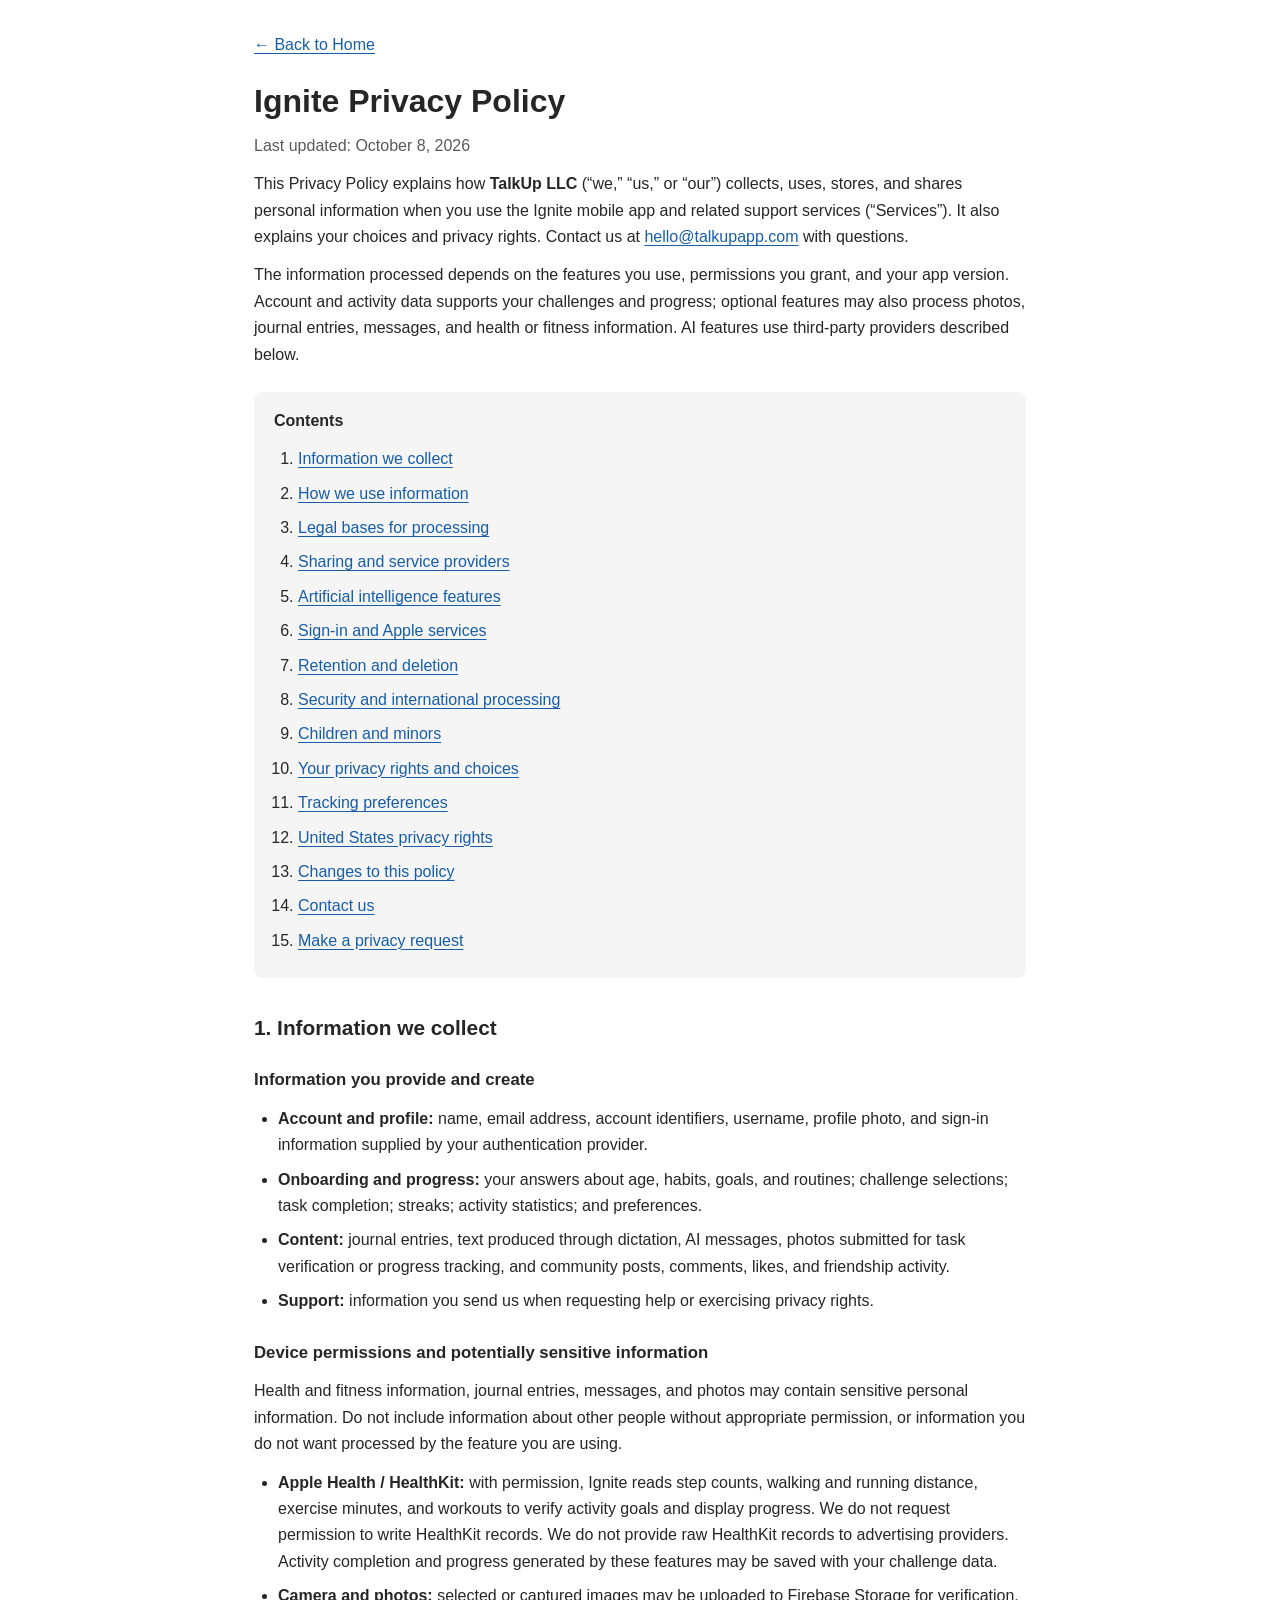
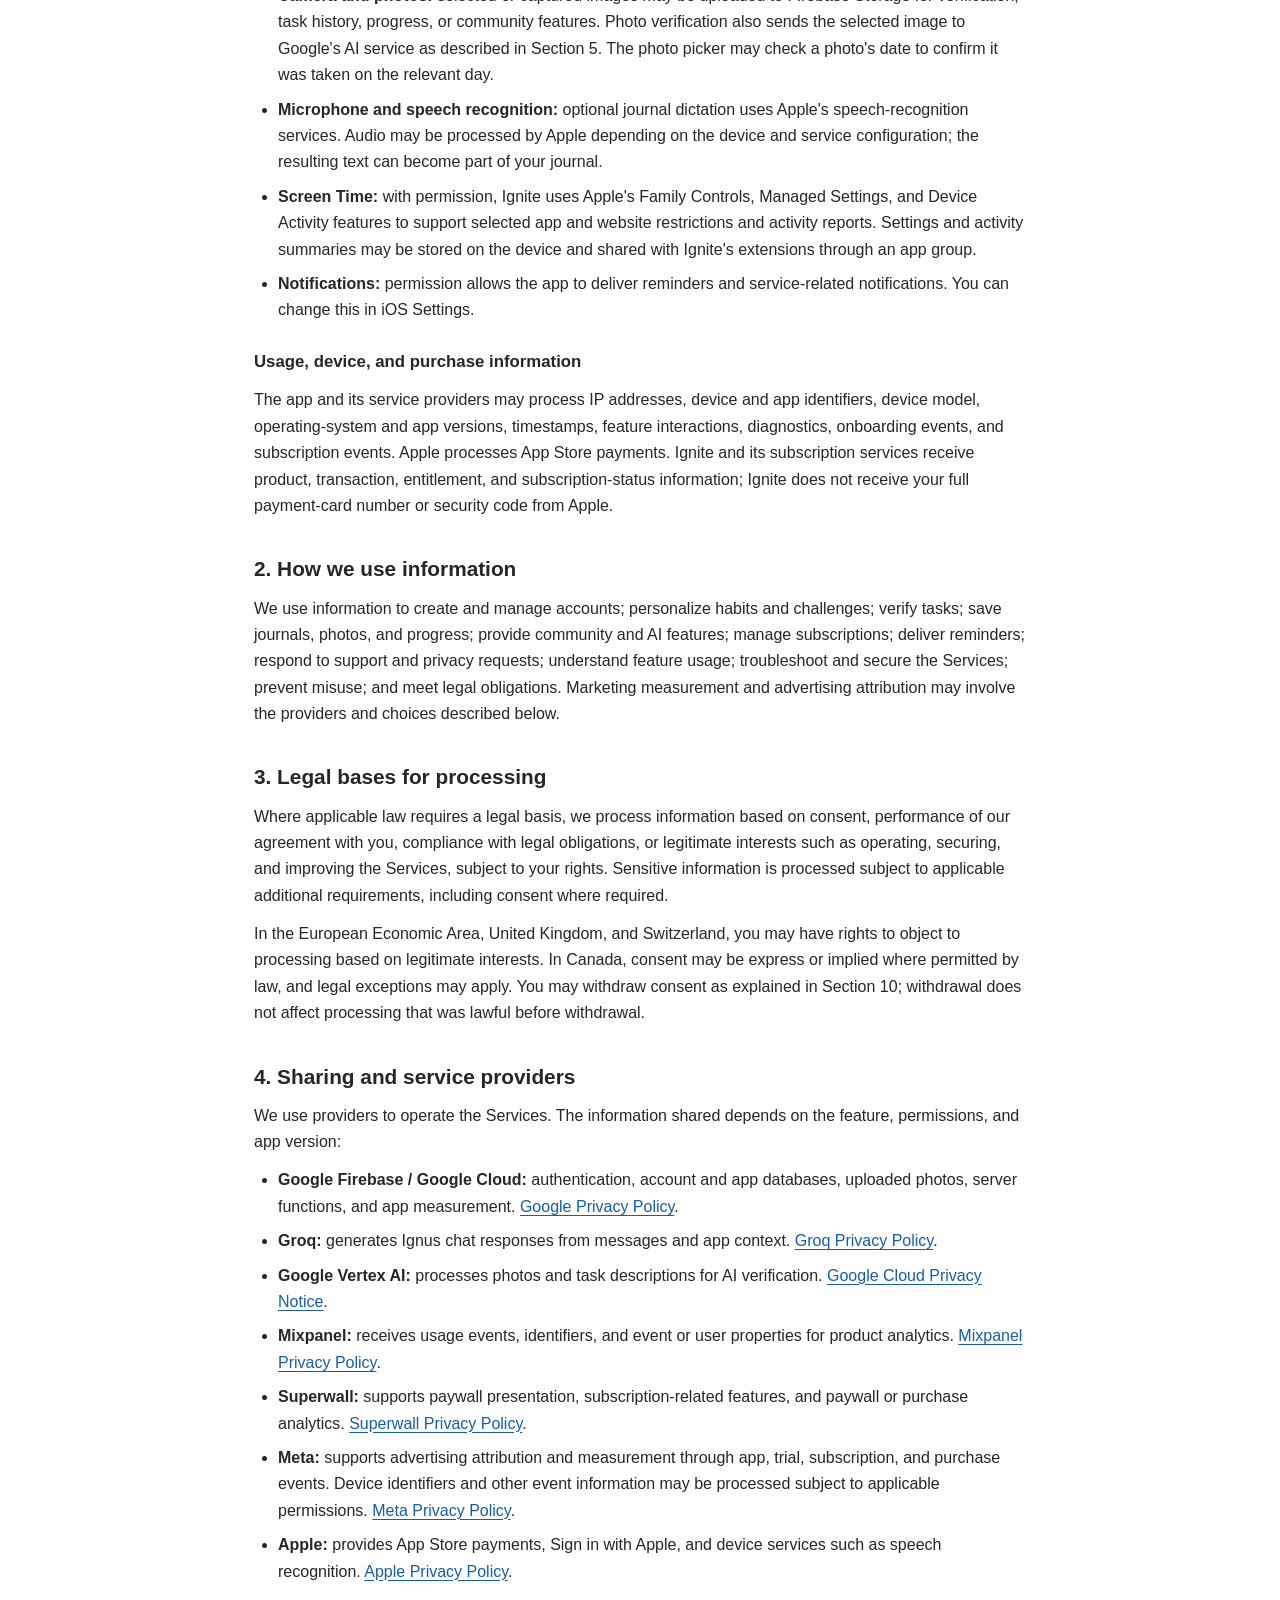
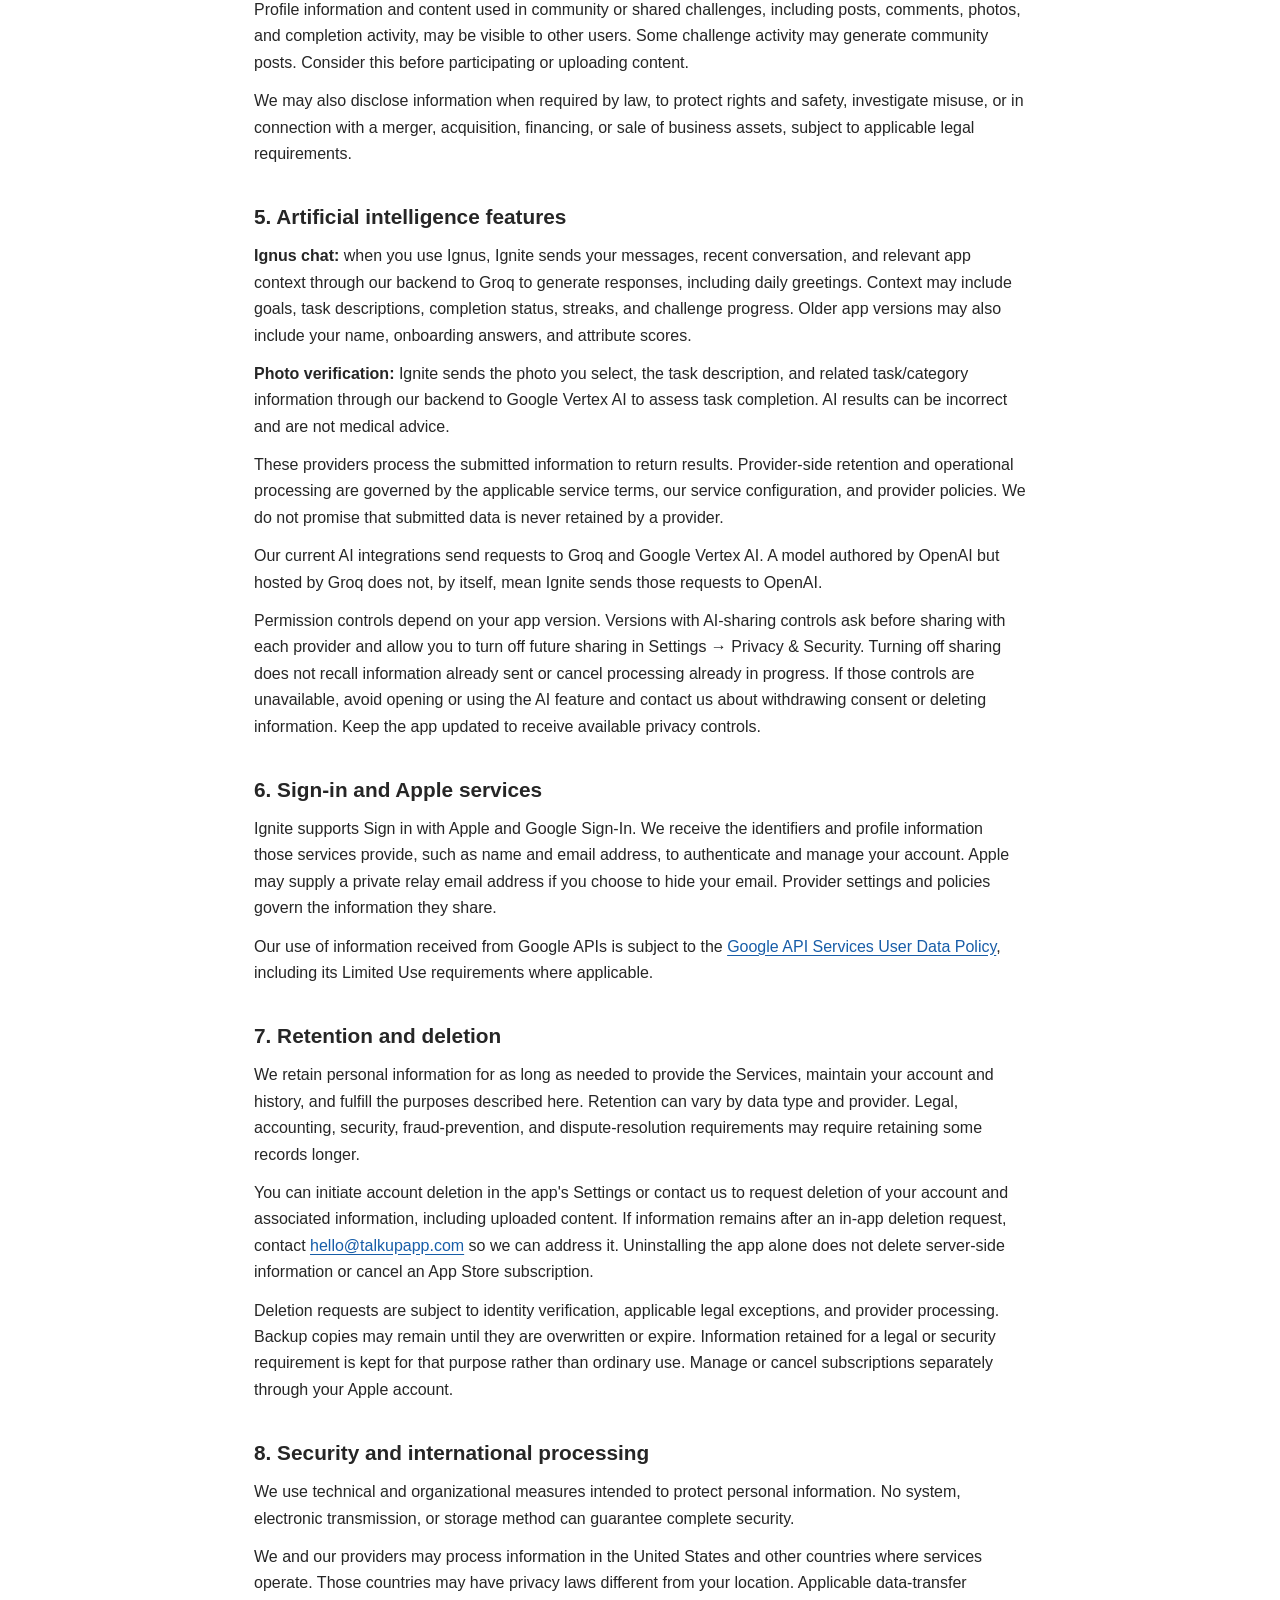
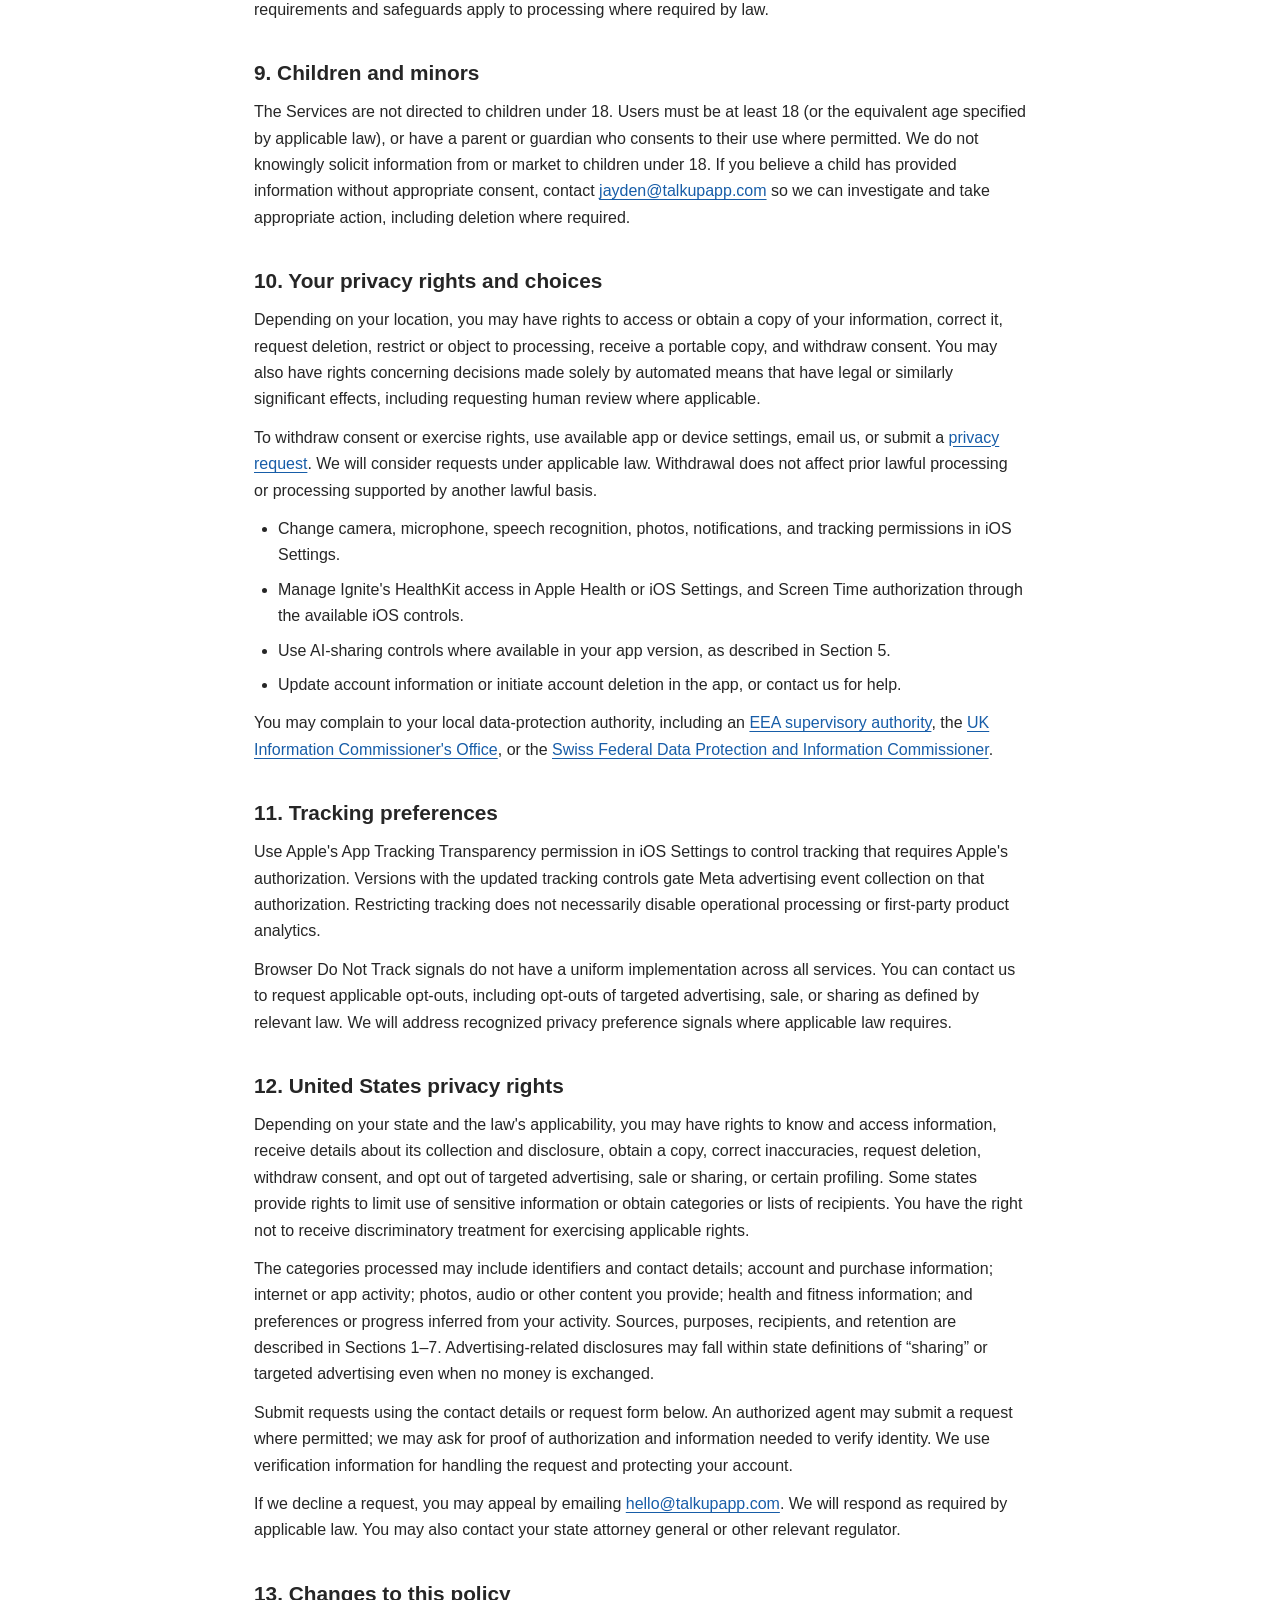
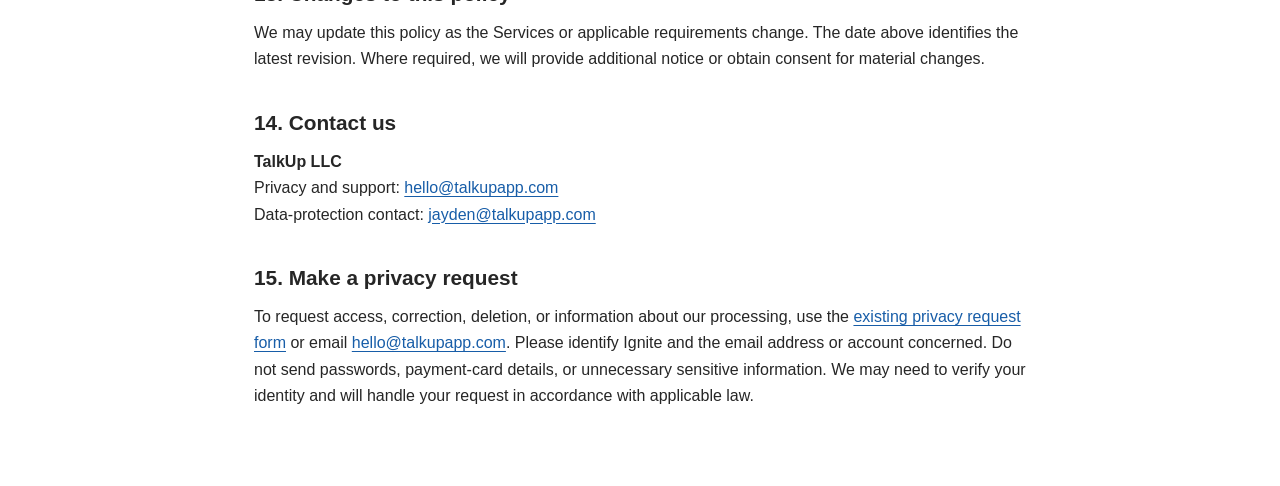
==== commit a088d3aa: "Update Ignite privacy policy and provider disclosures" ====
--- a/ignite-privacy-policy/index.html
+++ b/ignite-privacy-policy/index.html
@@ -1,96 +1,182 @@
 <!DOCTYPE html>
 <html lang="en">
 <head>
-    <meta charset="UTF-8">
-    <meta name="viewport" content="width=device-width, initial-scale=1.0">
-    <title>Privacy Policy - Iterative</title>
-    <style>
-        .back-link {
-            display: inline-block;
-            color: #3498db;
-            text-decoration: none;
-            margin-bottom: 20px;
-            font-family: Arial, sans-serif;
-        }
-        .back-link:hover { text-decoration: underline; }
-    </style>
+  <meta charset="UTF-8">
+  <meta name="viewport" content="width=device-width, initial-scale=1">
+  <meta name="description" content="How TalkUp LLC collects, uses, and shares information in Ignite, including AI, photos, Apple Health, analytics, and your privacy choices.">
+  <title>Ignite Privacy Policy - Iterative</title>
+  <style>
+    :root { color-scheme: light; }
+    * { box-sizing: border-box; }
+    body { margin: 0; background: #fff; color: #262626; font: 1rem/1.65 Arial, sans-serif; }
+    main { max-width: 820px; margin: 0 auto; padding: 32px 24px 64px; }
+    a { color: #175da8; text-underline-offset: 3px; overflow-wrap: anywhere; }
+    a:focus-visible { outline: 3px solid #175da8; outline-offset: 4px; }
+    h1 { margin: 24px 0 8px; font-size: 2rem; line-height: 1.2; }
+    h2 { margin: 36px 0 12px; font-size: 1.3rem; line-height: 1.35; }
+    h3 { margin: 24px 0 8px; font-size: 1.05rem; }
+    p, ul, ol { margin: 12px 0; }
+    li { margin: 8px 0; }
+    ul, ol { padding-left: 24px; }
+    .updated { color: #595959; }
+    nav { margin: 24px 0; padding: 16px 20px; background: #f5f5f5; border-radius: 8px; }
+    nav ol { margin-bottom: 0; }
+    section { scroll-margin-top: 20px; }
+    @media (max-width: 480px) { main { padding: 24px 18px 48px; } h1 { font-size: 1.75rem; } }
+  </style>
 </head>
 <body>
-    <div style="max-width: 800px; margin: 0 auto; padding: 20px;">
-        <a href="../" class="back-link">← Back to Home</a>
-    <style>
-  [data-custom-class='body'], [data-custom-class='body'] * {
-          background: transparent !important;
-        }
-[data-custom-class='title'], [data-custom-class='title'] * {
-          font-family: Arial !important;
-font-size: 26px !important;
-color: #000000 !important;
-        }
-[data-custom-class='subtitle'], [data-custom-class='subtitle'] * {
-          font-family: Arial !important;
-color: #595959 !important;
-font-size: 14px !important;
-        }
-[data-custom-class='heading_1'], [data-custom-class='heading_1'] * {
-          font-family: Arial !important;
-font-size: 19px !important;
-color: #000000 !important;
-        }
-[data-custom-class='heading_2'], [data-custom-class='heading_2'] * {
-          font-family: Arial !important;
-font-size: 17px !important;
-color: #000000 !important;
-        }
-[data-custom-class='body_text'], [data-custom-class='body_text'] * {
-          color: #595959 !important;
-font-size: 14px !important;
-font-family: Arial !important;
-        }
-[data-custom-class='link'], [data-custom-class='link'] * {
-          color: #3030F1 !important;
-font-size: 14px !important;
-font-family: Arial !important;
-word-break: break-word !important;
-        }
-</style>
-      <span style="display: block;margin: 0 auto 3.125rem;width: 11.125rem;height: 2.375rem;background: url([data-uri]) center no-repeat;"></span>
+<main>
+  <a href="/">← Back to Home</a>
+  <h1>Ignite Privacy Policy</h1>
+  <p class="updated">Last updated: <time datetime="2026-10-08">October 8, 2026</time></p>
+  <p>This Privacy Policy explains how <strong>TalkUp LLC</strong> (“we,” “us,” or “our”) collects, uses, stores, and shares personal information when you use the Ignite mobile app and related support services (“Services”). It also explains your choices and privacy rights. Contact us at <a href="mailto:hello@talkupapp.com">hello@talkupapp.com</a> with questions.</p>
+  <p>The information processed depends on the features you use, permissions you grant, and your app version. Account and activity data supports your challenges and progress; optional features may also process photos, journal entries, messages, and health or fitness information. AI features use third-party providers described below.</p>
 
-      <div data-custom-class="body">
-      <div><strong><span style="font-size: 26px;"><span data-custom-class="title"><bdt class="block-component"></bdt><bdt class="question"><h1>PRIVACY POLICY</h1></bdt><bdt class="statement-end-if-in-editor"></bdt></span></span></strong></div><div><span style="color: rgb(127, 127, 127);"><strong><span style="font-size: 15px;"><span data-custom-class="subtitle">Last updated <bdt class="question">December 11, 2025</bdt></span></span></strong></span></div><div><br></div><div><br></div><div><br></div><div style="line-height: 1.5;"><span style="color: rgb(127, 127, 127);"><span style="color: rgb(89, 89, 89); font-size: 15px;"><span data-custom-class="body_text">This Privacy Notice for <bdt class="question noTranslate">TalkUp LLC</bdt><bdt class="block-component"></bdt></bdt> (<bdt class="block-component"></bdt>"<strong>we</strong>," "<strong>us</strong>," or "<strong>our</strong>"<bdt class="statement-end-if-in-editor"></bdt></span><span data-custom-class="body_text">), describes how and why we might access, collect, store, use, and/or share (<bdt class="block-component"></bdt>"<strong>process</strong>"<bdt class="statement-end-if-in-editor"></bdt>) your personal information when you use our services (<bdt class="block-component"></bdt>"<strong>Services</strong>"<bdt class="statement-end-if-in-editor"></bdt>), including when you:</span></span></span><span style="font-size: 15px;"><span style="color: rgb(127, 127, 127);"><span data-custom-class="body_text"><span style="color: rgb(89, 89, 89);"><span data-custom-class="body_text"><bdt class="block-component"></bdt></span></span></span></span></span></span></span></span></li></ul><div><bdt class="block-component"><span style="font-size: 15px;"><span style="font-size: 15px;"><span style="color: rgb(127, 127, 127);"><span data-custom-class="body_text"><span style="color: rgb(89, 89, 89);"><span data-custom-class="body_text"><bdt class="block-component"></bdt></span></span></span></span></span></span></bdt></div><ul><li data-custom-class="body_text" style="line-height: 1.5;"><span style="font-size: 15px; color: rgb(89, 89, 89);"><span style="font-size: 15px; color: rgb(89, 89, 89);"><span data-custom-class="body_text">Download and use<bdt class="block-component"></bdt> our mobile application<bdt class="block-component"></bdt> (<bdt class="question">Ignite)<span style="font-size: 15px; color: rgb(89, 89, 89);"><span style="font-size: 15px; color: rgb(89, 89, 89);"><span data-custom-class="body_text"><span style="font-size: 15px;"><span style="color: rgb(89, 89, 89);"><span data-custom-class="body_text"><span style="font-size: 15px;"><span style="color: rgb(89, 89, 89);"><bdt class="statement-end-if-in-editor">,</bdt></span></span></span></span></span></span></span></span></bdt></span><span data-custom-class="body_text"><span style="font-size: 15px;"><span style="color: rgb(89, 89, 89);"><span data-custom-class="body_text"><span style="font-size: 15px;"><span style="color: rgb(89, 89, 89);"><bdt class="statement-end-if-in-editor"><bdt class="block-component"> or any other application of ours that links to this Privacy Notice</bdt></bdt></span></span></span></span></span></span></span></span></li></ul><div style="line-height: 1.5;"><bdt class="block-component"><span style="font-size: 15px;"></span></bdt></li></ul><div style="line-height: 1.5;"><span style="font-size: 15px;"><span style="color: rgb(127, 127, 127);"><span data-custom-class="body_text"><span style="color: rgb(89, 89, 89);"><span data-custom-class="body_text"><bdt class="block-component"></bdt></span></span></span></span></span></div><ul><li data-custom-class="body_text" style="line-height: 1.5;"><span style="font-size: 15px; color: rgb(89, 89, 89);"><span style="font-size: 15px; color: rgb(89, 89, 89);"><span data-custom-class="body_text">Engage with us in other related ways, including any marketing or events<span style="font-size: 15px;"><span style="color: rgb(89, 89, 89);"><span data-custom-class="body_text"><span style="font-size: 15px;"><span style="color: rgb(89, 89, 89);"><bdt class="statement-end-if-in-editor"></bdt></span></span></span></span></span></span></span></span></li></ul><div style="line-height: 1.5;"><span style="font-size: 15px;"><span style="color: rgb(127, 127, 127);"><span data-custom-class="body_text"><strong>Questions or concerns? </strong>Reading this Privacy Notice will help you understand your privacy rights and choices. We are responsible for making decisions about how your personal information is processed. If you do not agree with our policies and practices, please do not use our Services.<bdt class="block-component"></bdt> If you still have any questions or concerns, please contact us at <bdt class="question noTranslate"><a target="_blank" data-custom-class="link" href="mailto:hello@talkupapp.com">hello@talkupapp.com</a></bdt>.</span></span></span></div><div style="line-height: 1.5;"><br></div><div style="line-height: 1.5;"><br></div><div style="line-height: 1.5;"><strong><span style="font-size: 15px;"><span data-custom-class="heading_1"><h2>SUMMARY OF KEY POINTS</h2></span></span></strong></div><div style="line-height: 1.5;"><span style="font-size: 15px;"><span data-custom-class="body_text"><strong><em>This summary provides key points from our Privacy Notice, but you can find out more details about any of these topics by clicking the link following each key point or by using our </em></strong></span></span><a data-custom-class="link" href="#toc"><span style="color: rgb(0, 58, 250); font-size: 15px;"><span data-custom-class="body_text"><strong><em>table of contents</em></strong></span></span></a><span style="font-size: 15px;"><span data-custom-class="body_text"><strong><em> below to find the section you are looking for.</em></strong></span></span></div><div style="line-height: 1.5;"><br></div><div style="line-height: 1.5;"><span style="font-size: 15px;"><span data-custom-class="body_text"><strong>What personal information do we process?</strong> When you visit, use, or navigate our Services, we may process personal information depending on how you interact with us and the Services, the choices you make, and the products and features you use. Learn more about </span></span><a data-custom-class="link" href="#personalinfo"><span style="color: rgb(0, 58, 250); font-size: 15px;"><span data-custom-class="body_text">personal information you disclose to us</span></span></a><span data-custom-class="body_text">.</span></div><div style="line-height: 1.5;"><br></div><div style="line-height: 1.5;"><span style="font-size: 15px;"><span data-custom-class="body_text"><strong>Do we process any sensitive personal information? </strong>Some of the information may be considered <bdt class="block-component"></bdt>"special" or "sensitive"<bdt class="statement-end-if-in-editor"></bdt> in certain jurisdictions, for example your racial or ethnic origins, sexual orientation, and religious beliefs. <bdt class="block-component"></bdt>We do not process sensitive personal information.<bdt class="else-block"></bdt></span></span></div><div style="line-height: 1.5;"><br></div><div style="line-height: 1.5;"><span style="font-size: 15px;"><span data-custom-class="body_text"><strong>Do we collect any information from third parties?</strong> <bdt class="block-component"></bdt>We do not collect any information from third parties.<bdt class="else-block"></bdt></span></span></div><div style="line-height: 1.5;"><br></div><div style="line-height: 1.5;"><span style="font-size: 15px;"><span data-custom-class="body_text"><strong>How do we process your information?</strong> We process your information to provide, improve, and administer our Services, communicate with you, for security and fraud prevention, and to comply with law. We may also process your information for other purposes with your consent. We process your information only when we have a valid legal reason to do so. Learn more about </span></span><a data-custom-class="link" href="#infouse"><span style="color: rgb(0, 58, 250); font-size: 15px;"><span data-custom-class="body_text">how we process your information</span></span></a><span data-custom-class="body_text">.</span></div><div style="line-height: 1.5;"><br></div><div style="line-height: 1.5;"><span style="font-size: 15px;"><span data-custom-class="body_text"><strong>In what situations and with which <bdt class="block-component"></bdt>parties do we share personal information?</strong> We may share information in specific situations and with specific <bdt class="block-component"></bdt>third parties. Learn more about </span></span><a data-custom-class="link" href="#whoshare"><span style="color: rgb(0, 58, 250); font-size: 15px;"><span data-custom-class="body_text">when and with whom we share your personal information</span></span></a><span style="font-size: 15px;"><span data-custom-class="body_text">.<bdt class="block-component"></bdt></span></span></div><div style="line-height: 1.5;"><br></div><div style="line-height: 1.5;"><span style="font-size: 15px;"><span data-custom-class="body_text"><strong>How do we keep your information safe?</strong> We have adequate <bdt class="block-component"></bdt>organizational<bdt class="statement-end-if-in-editor"></bdt> and technical processes and procedures in place to protect your personal information. However, no electronic transmission over the internet or information storage technology can be guaranteed to be 100% secure, so we cannot promise or guarantee that hackers, cybercriminals, or other <bdt class="block-component"></bdt>unauthorized<bdt class="statement-end-if-in-editor"></bdt> third parties will not be able to defeat our security and improperly collect, access, steal, or modify your information. Learn more about </span></span><a data-custom-class="link" href="#infosafe"><span style="color: rgb(0, 58, 250); font-size: 15px;"><span data-custom-class="body_text">how we keep your information safe</span></span></a><span data-custom-class="body_text">.</span><span style="font-size: 15px;"><span data-custom-class="body_text"><bdt class="statement-end-if-in-editor"></bdt></span></span></div><div style="line-height: 1.5;"><br></div><div style="line-height: 1.5;"><span style="font-size: 15px;"><span data-custom-class="body_text"><strong>What are your rights?</strong> Depending on where you are located geographically, the applicable privacy law may mean you have certain rights regarding your personal information. Learn more about </span></span><a data-custom-class="link" href="#privacyrights"><span style="color: rgb(0, 58, 250); font-size: 15px;"><span data-custom-class="body_text">your privacy rights</span></span></a><span data-custom-class="body_text">.</span></div><div style="line-height: 1.5;"><br></div><div style="line-height: 1.5;"><span style="font-size: 15px;"><span data-custom-class="body_text"><strong>How do you exercise your rights?</strong> The easiest way to exercise your rights is by <bdt class="block-component">submitting a </bdt></span></span><a data-custom-class="link" href="https://app.termly.io/dsar/67d10bbf-6cd7-4afa-907d-bce106165a96" rel="noopener noreferrer" target="_blank"><span style="color: rgb(0, 58, 250); font-size: 15px;"><span data-custom-class="body_text">data subject access request</span></span></a><span style="font-size: 15px;"><span data-custom-class="body_text"><bdt class="block-component"></bdt>, or by contacting us. We will consider and act upon any request in accordance with applicable data protection laws.</span></span></div><div style="line-height: 1.5;"><br></div><div style="line-height: 1.5;"><span style="font-size: 15px;"><span data-custom-class="body_text">Want to learn more about what we do with any information we collect? </span></span><a data-custom-class="link" href="#toc"><span style="color: rgb(0, 58, 250); font-size: 15px;"><span data-custom-class="body_text">Review the Privacy Notice in full</span></span></a><span style="font-size: 15px;"><span data-custom-class="body_text">.</span></span></div><div style="line-height: 1.5;"><br></div><div style="line-height: 1.5;"><br></div><div id="toc" style="line-height: 1.5;"><span style="font-size: 15px;"><span style="color: rgb(127, 127, 127);"><span style="color: rgb(0, 0, 0);"><strong><span data-custom-class="heading_1"><h2>TABLE OF CONTENTS</h2></span></strong></span></span></span></div><div style="line-height: 1.5;"><span style="font-size: 15px;"><a data-custom-class="link" href="#infocollect"><span style="color: rgb(0, 58, 250);">1. WHAT INFORMATION DO WE COLLECT?</span></a></span></div><div style="line-height: 1.5;"><span style="font-size: 15px;"><a data-custom-class="link" href="#infouse"><span style="color: rgb(0, 58, 250);">2. HOW DO WE PROCESS YOUR INFORMATION?<bdt class="block-component"></bdt></span></a></span></div><div style="line-height: 1.5;"><span style="font-size: 15px;"><a data-custom-class="link" href="#legalbases"><span style="color: rgb(0, 58, 250);">3. <span style="font-size: 15px;"><span style="color: rgb(0, 58, 250);">WHAT LEGAL BASES DO WE RELY ON TO PROCESS YOUR PERSONAL INFORMATION?</span></span><bdt class="statement-end-if-in-editor"></bdt></span></a></span></div><div style="line-height: 1.5;"><span style="font-size: 15px;"><span style="color: rgb(0, 58, 250);"><a data-custom-class="link" href="#whoshare">4. WHEN AND WITH WHOM DO WE SHARE YOUR PERSONAL INFORMATION?</a></span><span data-custom-class="body_text"><bdt class="block-component"></bdt></a><span style="color: rgb(127, 127, 127);"><span style="color: rgb(89, 89, 89);"><span data-custom-class="body_text"><span style="color: rgb(89, 89, 89);"><bdt class="block-component"></bdt></span></span></span></span><bdt class="block-component"></bdt></span></div><div style="line-height: 1.5;"><a data-custom-class="link" href="#ai"><span style="color: rgb (0, 58, 250);">5. DO WE OFFER ARTIFICIAL INTELLIGENCE-BASED PRODUCTS?</span></a><span style="font-size: 15px;"><bdt class="statement-end-if-in-editor"></bdt></span></div><div style="line-height: 1.5;"><span style="font-size: 15px;"><span style="color: rgb(127, 127, 127);"><span style="color: rgb(89, 89, 89);"><span data-custom-class="body_text"><span style="color: rgb(89, 89, 89);"><span style="color: rgb(89, 89, 89);"><span style="color: rgb(89, 89, 89);"><bdt class="block-component"></bdt></span></span></span></span></span></span></span></div><div style="line-height: 1.5;"><span style="font-size: 15px;"><a data-custom-class="link" href="#sociallogins"><span style="color: rgb(0, 58, 250);"><span style="color: rgb(0, 58, 250);"><span style="color: rgb(0, 58, 250);">6. HOW DO WE HANDLE YOUR SOCIAL LOGINS?</span></span></span></a><span style="color: rgb(127, 127, 127);"><span style="color: rgb(89, 89, 89);"><span data-custom-class="body_text"><span style="color: rgb(89, 89, 89);"><span style="color: rgb(89, 89, 89);"><span style="color: rgb(89, 89, 89);"><bdt class="statement-end-if-in-editor"></bdt></span></span> <bdt class="block-component"></bdt></span></span></span></span></span></div><div style="line-height: 1.5;"><span style="font-size: 15px;"><a data-custom-class="link" href="#inforetain"><span style="color: rgb(0, 58, 250);">7. HOW LONG DO WE KEEP YOUR INFORMATION?</span></a><span style="color: rgb(127, 127, 127);"><span style="color: rgb(89, 89, 89);"><span data-custom-class="body_text"><span style="color: rgb(89, 89, 89);"><span style="color: rgb(89, 89, 89);"><bdt class="block-component"></bdt></span></span></span></span></span></span></div><div style="line-height: 1.5;"><span style="font-size: 15px;"><a data-custom-class="link" href="#infosafe"><span style="color: rgb(0, 58, 250);">8. HOW DO WE KEEP YOUR INFORMATION SAFE?</span></a><span style="color: rgb(127, 127, 127);"><span style="color: rgb(89, 89, 89);"><span data-custom-class="body_text"><span style="color: rgb(89, 89, 89);"><bdt class="statement-end-if-in-editor"></bdt><bdt class="block-component"></bdt></span></span></span></span></span></div><div style="line-height: 1.5;"><span style="font-size: 15px;"><a data-custom-class="link" href="#infominors"><span style="color: rgb(0, 58, 250);">9. DO WE COLLECT INFORMATION FROM MINORS?</span></a><span style="color: rgb(127, 127, 127);"><span style="color: rgb(89, 89, 89);"><span data-custom-class="body_text"><span style="color: rgb(89, 89, 89);"><bdt class="statement-end-if-in-editor"></bdt></span></span></span></span></span></div><div style="line-height: 1.5;"><span style="font-size: 15px;"><span style="color: rgb(0, 58, 250);"><a data-custom-class="link" href="#privacyrights">10. WHAT ARE YOUR PRIVACY RIGHTS?</a></span></span></div><div style="line-height: 1.5;"><span style="font-size: 15px;"><a data-custom-class="link" href="#DNT"><span style="color: rgb(0, 58, 250);">11. CONTROLS FOR DO-NOT-TRACK FEATURES<bdt class="block-component"></bdt></span></a></span></div><div style="line-height: 1.5;"><span style="font-size: 15px;"><a data-custom-class="link" href="#uslaws"><span style="color: rgb(0, 58, 250);">12. DO UNITED STATES RESIDENTS HAVE SPECIFIC PRIVACY RIGHTS?</span></a></span><bdt class="block-component"><span style="font-size: 15px;"><span data-custom-class="body_text"></span></bdt></span></div><div style="line-height: 1.5;"><bdt class="block-component"><span style="font-size: 15px;"></bdt><bdt class="block-component"></bdt><bdt class="block-component"></bdt><bdt class="block-component"></bdt><bdt class="block-component"></bdt><bdt class="block-component"></bdt><bdt class="block-component"></bdt><bdt class="block-component"></bdt><bdt class="block-component"></bdt><bdt class="block-component"></span></bdt></div><div style="line-height: 1.5;"><span style="font-size: 15px;"><a data-custom-class="link" href="#policyupdates"><span style="color: rgb(0, 58, 250);">13. DO WE MAKE UPDATES TO THIS NOTICE?</span></a></span></div><div style="line-height: 1.5;"><a data-custom-class="link" href="#contact"><span style="color: rgb(0, 58, 250); font-size: 15px;">14. HOW CAN YOU CONTACT US ABOUT THIS NOTICE?</span></a></div><div style="line-height: 1.5;"><a data-custom-class="link" href="#request"><span style="color: rgb(0, 58, 250);">15. HOW CAN YOU REVIEW, UPDATE, OR DELETE THE DATA WE COLLECT FROM YOU?</span></a></div><div style="line-height: 1.5;"><br></div><div style="line-height: 1.5;"><br></div><div id="infocollect" style="line-height: 1.5;"><span style="color: rgb(0, 0, 0);"><span style="color: rgb(0, 0, 0); font-size: 15px;"><span style="font-size: 15px; color: rgb(0, 0, 0);"><span style="font-size: 15px; color: rgb(0, 0, 0);"><span id="control" style="color: rgb(0, 0, 0);"><strong><span data-custom-class="heading_1"><h2>1. WHAT INFORMATION DO WE COLLECT?</h2></span></strong></span></span></span></span></span><span data-custom-class="heading_2" id="personalinfo" style="color: rgb(0, 0, 0);"><span style="font-size: 15px;"><strong><h3>Personal information you disclose to us</h3></strong></span></span><span style="color: rgb(127, 127, 127);"><span style="color: rgb(89, 89, 89); font-size: 15px;"><span data-custom-class="body_text"><span style="font-size: 15px; color: rgb(89, 89, 89);"><span style="font-size: 15px; color: rgb(89, 89, 89);"><span data-custom-class="body_text"><strong><em>In Short:</em></strong></span></span></span></span><span data-custom-class="body_text"><span style="font-size: 15px; color: rgb(89, 89, 89);"><span style="font-size: 15px; color: rgb(89, 89, 89);"><span data-custom-class="body_text"><strong><em> </em></strong><em>We collect personal information that you provide to us.</em></span></span></span></span></span></span></div><div style="line-height: 1.5;"><br></div><div style="line-height: 1.5;"><span style="font-size: 15px; color: rgb(89, 89, 89);"><span style="font-size: 15px; color: rgb(89, 89, 89);"><span data-custom-class="body_text">We collect personal information that you voluntarily provide to us when you <span style="font-size: 15px;"><bdt class="block-component"></bdt></span>register on the Services, </span><span style="font-size: 15px;"><span data-custom-class="body_text"><span style="font-size: 15px;"><bdt class="statement-end-if-in-editor"></bdt></span></span><span data-custom-class="body_text">express an interest in obtaining information about us or our products and Services, when you participate in activities on the Services, or otherwise when you contact us.</span></span></span></span></div><div style="line-height: 1.5;"><br></div><div style="line-height: 1.5;"><span style="font-size: 15px; color: rgb(89, 89, 89);"><span style="font-size: 15px; color: rgb(89, 89, 89);"><span data-custom-class="body_text"><span style="font-size: 15px;"><bdt class="block-component"></bdt></span></span></span></span></div><div style="line-height: 1.5;"><span style="font-size: 15px; color: rgb(89, 89, 89);"><span style="font-size: 15px; color: rgb(89, 89, 89);"><span data-custom-class="body_text"><strong>Personal Information Provided by You.</strong> The personal information that we collect depends on the context of your interactions with us and the Services, the choices you make, and the products and features you use. The personal information we collect may include the following:<span style="font-size: 15px;"><span data-custom-class="body_text"><bdt class="forloop-component"></bdt></span></span></span></span></span></div><ul><li data-custom-class="body_text" style="line-height: 1.5;"><span style="font-size: 15px; color: rgb(89, 89, 89);"><span style="font-size: 15px; color: rgb(89, 89, 89);"><span data-custom-class="body_text"><span style="font-size: 15px;"><span data-custom-class="body_text"><bdt class="question">names</bdt></span></span></span></span></span></li></ul><div style="line-height: 1.5;"><span style="font-size: 15px; color: rgb(89, 89, 89);"><span style="font-size: 15px; color: rgb(89, 89, 89);"><span data-custom-class="body_text"><span style="font-size: 15px;"><span data-custom-class="body_text"><bdt class="forloop-component"></bdt></span></span></span></span></span></div><ul><li data-custom-class="body_text" style="line-height: 1.5;"><span style="font-size: 15px; color: rgb(89, 89, 89);"><span style="font-size: 15px; color: rgb(89, 89, 89);"><span data-custom-class="body_text"><span style="font-size: 15px;"><span data-custom-class="body_text"><bdt class="question">email addresses</bdt></span></span></span></span></span></li></ul><div style="line-height: 1.5;"><span style="font-size: 15px; color: rgb(89, 89, 89);"><span style="font-size: 15px; color: rgb(89, 89, 89);"><span data-custom-class="body_text"><span style="font-size: 15px;"><span data-custom-class="body_text"><bdt class="forloop-component"></bdt></span></span></span></span></span></div><ul><li data-custom-class="body_text" style="line-height: 1.5;"><span style="font-size: 15px; color: rgb(89, 89, 89);"><span style="font-size: 15px; color: rgb(89, 89, 89);"><span data-custom-class="body_text"><span style="font-size: 15px;"><span data-custom-class="body_text"><bdt class="question">self improvement responses</bdt></span></span></span></span></span></li></ul><div style="line-height: 1.5;"><span style="font-size: 15px; color: rgb(89, 89, 89);"><span style="font-size: 15px; color: rgb(89, 89, 89);"><span data-custom-class="body_text"><span style="font-size: 15px;"><span data-custom-class="body_text"><bdt class="forloop-component"></bdt></span><span data-custom-class="body_text"><bdt class="statement-end-if-in-editor"></bdt></span></span></span></span></span></div><div id="sensitiveinfo" style="line-height: 1.5;"><span style="font-size: 15px;"><span data-custom-class="body_text"><strong>Sensitive Information.</strong> <bdt class="block-component"></bdt>We do not process sensitive information.</span></span></div><div style="line-height: 1.5;"><br></div><div style="line-height: 1.5;"><span style="font-size: 15px;"><span data-custom-class="body_text"><bdt class="else-block"></bdt></span></span><span style="font-size: 15px; color: rgb(89, 89, 89);"><span style="font-size: 15px; color: rgb(89, 89, 89);"><span data-custom-class="body_text"><span style="font-size: 15px;"><span data-custom-class="body_text"><bdt class="block-component"></bdt></span></span></span></span></span></div><div style="line-height: 1.5;"><span style="font-size: 15px; color: rgb(89, 89, 89);"><span style="font-size: 15px; color: rgb(89, 89, 89);"><span data-custom-class="body_text"><strong>Payment Data.</strong> We may collect data necessary to process your payment if you choose to make purchases, such as your payment instrument number, and the security code associated with your payment instrument. All payment data is handled and stored by<bdt class="forloop-component"></bdt><span style="font-size: 15px; color: rgb(89, 89, 89);"><span style="font-size: 15px; color: rgb(89, 89, 89);"><span data-custom-class="body_text"><span style="font-size: 15px;"><span data-custom-class="body_text"><bdt class="block-component"></bdt></span></span></span></span></span> <bdt class="question">Apple</bdt><span style="font-size: 15px; color: rgb(89, 89, 89);"><span style="font-size: 15px; color: rgb(89, 89, 89);"><span data-custom-class="body_text"><span style="font-size: 15px; color: rgb(89, 89, 89);"><span style="font-size: 15px; color: rgb(89, 89, 89);"><span data-custom-class="body_text"><span style="font-size: 15px;"><span data-custom-class="body_text"><bdt class="block-component"></bdt></span></span></span><span data-custom-class="body_text"><span style="font-size: 15px;"><span style="color: rgb(89, 89, 89);"><span data-custom-class="body_text"><span style="font-size: 15px;"><span style="color: rgb(89, 89, 89);"><span data-custom-class="body_text"><span style="color: rgb(89, 89, 89);"><span style="font-size: 15px;"><span data-custom-class="body_text"><bdt class="forloop-component"></bdt></span></span></span></span></span></span></span></span></span></span></span></span>. You may find their privacy notice link(s) here:<span style="font-size: 15px; color: rgb(89, 89, 89);"><span style="font-size: 15px; color: rgb(89, 89, 89);"><span data-custom-class="body_text"><bdt class="forloop-component"></bdt><span style="font-size: 15px; color: rgb(89, 89, 89);"><span style="font-size: 15px; color: rgb(89, 89, 89);"><span data-custom-class="body_text"><span style="font-size: 15px;"><span data-custom-class="body_text"><bdt class="block-component"></bdt></span></span></span></span></span></span></span></span> <span style="color: rgb(0, 58, 250);"><bdt class="question"><a target="_blank" data-custom-class="link" href="https://www.apple.com/legal/internet-services/itunes/dev/stdeula/">https://www.apple.com/legal/internet-services/itunes/dev/stdeula/</a></bdt></span><span style="font-size: 15px; color: rgb(89, 89, 89);"><span style="font-size: 15px; color: rgb(89, 89, 89);"><span data-custom-class="body_text"><span style="font-size: 15px; color: rgb(89, 89, 89);"><span style="font-size: 15px; color: rgb(89, 89, 89);"><span data-custom-class="body_text"><span style="font-size: 15px; color: rgb(89, 89, 89);"><span style="font-size: 15px; color: rgb(89, 89, 89);"><span data-custom-class="body_text"><span style="font-size: 15px;"><span data-custom-class="body_text"><bdt class="block-component"></bdt></span></span></span></span></span></span></span></span><bdt class="forloop-component"></bdt><span style="font-size: 15px;"><span data-custom-class="body_text">.<bdt class="block-component"></bdt></span></span></span></span></span></div><div style="line-height: 1.5;"><br></div><div style="line-height: 1.5;"><span style="font-size: 15px; color: rgb(89, 89, 89);"><span style="font-size: 15px; color: rgb(89, 89, 89);"><span data-custom-class="body_text"><span style="font-size: 15px;"><span data-custom-class="body_text"><bdt class="statement-end-if-in-editor"><bdt class="block-component"></bdt></bdt></span></span></span></span></span></div><div style="line-height: 1.5;"><span style="font-size: 15px; color: rgb(89, 89, 89);"><span style="font-size: 15px; color: rgb(89, 89, 89);"><span data-custom-class="body_text"><strong>Social Media Login Data. </strong>We may provide you with the option to register with us using your existing social media account details, like your Facebook, X, or other social media account. If you choose to register in this way, we will collect certain profile information about you from the social media provider, as described in the section called <bdt class="block-component"></bdt>"<bdt class="statement-end-if-in-editor"></bdt><span style="font-size: 15px;"><span data-custom-class="body_text"><span style="font-size: 15px;"><span style="color: rgb(0, 58, 250);"><a data-custom-class="link" href="#sociallogins">HOW DO WE HANDLE YOUR SOCIAL LOGINS?</a></span></span></span></span><bdt class="block-component"></bdt>"<bdt class="statement-end-if-in-editor"></bdt> below.</span></span></span></div><div style="line-height: 1.5;"><br></div><div style="line-height: 1.5;"><span style="font-size: 15px; color: rgb(89, 89, 89);"><span style="font-size: 15px; color: rgb(89, 89, 89);"><span data-custom-class="body_text"><span style="font-size: 15px;"><bdt class="statement-end-if-in-editor"><bdt class="statement-end-if-in-editor"></bdt></bdt></span></span></span></span><bdt class="block-component"> <bdt class="block-component"></bdt></bdt></div><div style="line-height: 1.5;"><span data-custom-class="body_text"><span style="font-size: 15px;"><strong>Application Data.</strong> If you use our application(s), we also may collect the following information if you choose to provide us with access or permission:<bdt class="block-component"></bdt></span></span></li></ul><div style="line-height: 1.5;"><bdt class="block-component"><span style="font-size: 15px;"><span data-custom-class="body_text"></span></span></bdt></div><ul><li data-custom-class="body_text" style="line-height: 1.5;"><span style="font-size: 15px;"><span data-custom-class="body_text"><em>Mobile Device Access.</em> We may request access or permission to certain features from your mobile device, including your mobile device's <bdt class="forloop-component"></bdt><bdt class="question">camera</bdt>, <bdt class="forloop-component"></bdt><bdt class="question">microphone</bdt>, <bdt class="forloop-component"></bdt>and other features. If you wish to change our access or permissions, you may do so in your device's settings.<bdt class="statement-end-if-in-editor"></bdt></span></span></li></ul><div style="line-height: 1.5;"><bdt class="block-component"><span style="font-size: 15px;"><span data-custom-class="body_text"></span></span></bdt></div><ul><li data-custom-class="body_text" style="line-height: 1.5;"><span style="font-size: 15px;"><span data-custom-class="body_text"><em>Mobile Device Data.</em> We automatically collect device information (such as your mobile device ID, model, and manufacturer), operating system, version information and system configuration information, device and application identification numbers, browser type and version, hardware model Internet service provider and/or mobile carrier, and Internet Protocol (IP) address (or proxy server). If you are using our application(s), we may also collect information about the phone network associated with your mobile device, your mobile device’s operating system or platform, the type of mobile device you use, your mobile device’s unique device ID, and information about the features of our application(s) you accessed.<bdt class="statement-end-if-in-editor"></bdt></span></span></li></ul><div style="line-height: 1.5;"><bdt class="block-component"><span style="font-size: 15px;"><span data-custom-class="body_text"></span></span></bdt></div><ul><li data-custom-class="body_text" style="line-height: 1.5;"><span style="font-size: 15px;"><span data-custom-class="body_text"><em>Push Notifications.</em> We may request to send you push notifications regarding your account or certain features of the application(s). If you wish to opt out from receiving these types of communications, you may turn them off in your device's settings.<bdt class="statement-end-if-in-editor"></bdt></span></span></li></ul><div style="line-height: 1.5;"><span style="font-size: 15px;"><span data-custom-class="body_text">This information is primarily needed to maintain the security and operation of our application(s), for troubleshooting, and for our internal analytics and reporting purposes.</span></span></div><div style="line-height: 1.5;"><br></div><div style="line-height: 1.5;"><bdt class="statement-end-if-in-editor"><span style="font-size: 15px;"><span data-custom-class="body_text"></span></span></bdt></div><div style="line-height: 1.5;"><span style="font-size: 15px; color: rgb(89, 89, 89);"><span style="font-size: 15px; color: rgb(89, 89, 89);"><span data-custom-class="body_text">All personal information that you provide to us must be true, complete, and accurate, and you must notify us of any changes to such personal information.</span></span></span></div><div style="line-height: 1.5;"><span style="font-size: 15px; color: rgb(89, 89, 89);"><span style="font-size: 15px; color: rgb(89, 89, 89);"><span data-custom-class="body_text"><bdt class="block-component"></bdt></span></span></span><span data-custom-class="heading_2" style="color: rgb(0, 0, 0);"><span style="font-size: 15px;"><strong><h3>Information automatically collected</h3></strong></span></span><span style="color: rgb(127, 127, 127);"><span style="color: rgb(89, 89, 89); font-size: 15px;"><span data-custom-class="body_text"><span style="font-size: 15px; color: rgb(89, 89, 89);"><span style="font-size: 15px; color: rgb(89, 89, 89);"><span data-custom-class="body_text"><strong><em>In Short:</em></strong></span></span></span></span><span data-custom-class="body_text"><span style="font-size: 15px; color: rgb(89, 89, 89);"><span style="font-size: 15px; color: rgb(89, 89, 89);"><span data-custom-class="body_text"><strong><em> </em></strong><em>Some information — such as your Internet Protocol (IP) address and/or browser and device characteristics — is collected automatically when you visit our Services.</em></span></span></span></span></span></span></div><div style="line-height: 1.5;"><br></div><div style="line-height: 1.5;"><span style="font-size: 15px; color: rgb(89, 89, 89);"><span style="font-size: 15px; color: rgb(89, 89, 89);"><span data-custom-class="body_text">We automatically collect certain information when you visit, use, or navigate the Services. This information does not reveal your specific identity (like your name or contact information) but may include device and usage information, such as your IP address, browser and device characteristics, operating system, language preferences, referring URLs, device name, country, location, information about how and when you use our Services, and other technical information. This information is primarily needed to maintain the security and operation of our Services, and for our internal analytics and reporting purposes.</span></span></span></div><div style="line-height: 1.5;"><br></div><div style="line-height: 1.5;"><span style="font-size: 15px; color: rgb(89, 89, 89);"><span style="font-size: 15px; color: rgb(89, 89, 89);"><span data-custom-class="body_text"><bdt class="block-component"></span></bdt></span><span data-custom-class="body_text"><bdt class="block-component"></bdt></span></span></span></div><div style="line-height: 1.5;"><span style="font-size: 15px; color: rgb(89, 89, 89);"><span style="font-size: 15px; color: rgb(89, 89, 89);"><span data-custom-class="body_text">The information we collect includes:<bdt class="block-component"></bdt></span></span></span></div><ul><li data-custom-class="body_text" style="line-height: 1.5;"><span style="font-size: 15px; color: rgb(89, 89, 89);"><span style="font-size: 15px; color: rgb(89, 89, 89);"><span data-custom-class="body_text"><em>Log and Usage Data.</em> Log and usage data is service-related, diagnostic, usage, and performance information our servers automatically collect when you access or use our Services and which we record in log files. Depending on how you interact with us, this log data may include your IP address, device information, browser type, and settings and information about your activity in the Services<span style="font-size: 15px;"> </span>(such as the date/time stamps associated with your usage, pages and files viewed, searches, and other actions you take such as which features you use), device event information (such as system activity, error reports (sometimes called <bdt class="block-component"></bdt>"crash dumps"<bdt class="statement-end-if-in-editor"></bdt>), and hardware settings).<span style="font-size: 15px;"><span style="color: rgb(89, 89, 89);"><span data-custom-class="body_text"><span style="font-size: 15px;"><span style="color: rgb(89, 89, 89);"><bdt class="statement-end-if-in-editor"></bdt></span></span></span></span></span></span></span></span></li></ul><div style="line-height: 1.5;"><bdt class="block-component"><span style="font-size: 15px;"><span data-custom-class="body_text"></bdt></span></span></span></span></span></span></span></span></li></ul><div style="line-height: 1.5;"><bdt class="block-component"><span style="font-size: 15px;"><span data-custom-class="body_text"></bdt></span></span></span></span></span></span></span></span></li></ul><div><bdt class="block-component"><span style="font-size: 15px;"></bdt></bdt><bdt class="statement-end-if-in-editor"></bdt></bdt></span></span></span><bdt class="block-component"><span style="font-size: 15px;"></span></bdt></div><div style="line-height: 1.5;"><span style="font-size: 15px;"><strong><span data-custom-class="heading_2"><h3>Google API</h3></span></strong><span data-custom-class="body_text">Our use of information received from Google APIs will adhere to </span></span><a data-custom-class="link" href="https://developers.google.com/terms/api-services-user-data-policy" rel="noopener noreferrer" target="_blank"><span style="color: rgb(0, 58, 250); font-size: 15px;"><span data-custom-class="body_text">Google API Services User Data Policy</span></span></a><span style="font-size: 15px;"><span data-custom-class="body_text">, including the </span></span><a data-custom-class="link" href="https://developers.google.com/terms/api-services-user-data-policy#limited-use" rel="noopener noreferrer" target="_blank"><span style="color: rgb(0, 58, 250); font-size: 15px;"><span data-custom-class="body_text">Limited Use requirements</span></span></a><span style="font-size: 15px;"><span data-custom-class="body_text">.</span> <br></span></div><div><span style="font-size: 15px;"><br></span></div><div style="line-height: 1.5;"><bdt class="statement-end-if-in-editor"><span style="font-size: 15px;"></span></bdt><span style="font-size: 15px; color: rgb(89, 89, 89);"><span style="font-size: 15px; color: rgb(89, 89, 89);"><span data-custom-class="body_text"><span style="color: rgb(89, 89, 89); font-size: 15px;"><span data-custom-class="body_text"><span style="color: rgb(89, 89, 89); font-size: 15px;"><span data-custom-class="body_text"><bdt class="statement-end-if-in-editor"><bdt class="block-component"></bdt></bdt></span></span></span></span></bdt></span></span></span></span></span></span></span></span><span style="font-size: 15px;"><span data-custom-class="body_text"><bdt class="block-component"></bdt></span></span></div><div style="line-height: 1.5;"><br></div><div id="infouse" style="line-height: 1.5;"><span style="color: rgb(127, 127, 127);"><span style="color: rgb(89, 89, 89); font-size: 15px;"><span style="font-size: 15px; color: rgb(89, 89, 89);"><span style="font-size: 15px; color: rgb(89, 89, 89);"><span id="control" style="color: rgb(0, 0, 0);"><strong><span data-custom-class="heading_1"><h2>2. HOW DO WE PROCESS YOUR INFORMATION?</h2></span></strong></span></span></span><span data-custom-class="body_text"><span style="font-size: 15px; color: rgb(89, 89, 89);"><span style="font-size: 15px; color: rgb(89, 89, 89);"><span data-custom-class="body_text"><strong><em>In Short: </em></strong><em>We process your information to provide, improve, and administer our Services, communicate with you, for security and fraud prevention, and to comply with law.<bdt class="block-component"></bdt> We process the personal information for the following purposes listed below.<bdt class="statement-end-if-in-editor"></bdt> We may also process your information for other purposes <bdt class="block-component"></bdt>only with your prior explicit<bdt class="else-block"></bdt> consent.</em></span></span></span></span></span></span></div><div style="line-height: 1.5;"><br></div><div style="line-height: 1.5;"><span style="font-size: 15px; color: rgb(89, 89, 89);"><span style="font-size: 15px; color: rgb(89, 89, 89);"><span data-custom-class="body_text"><strong>We process your personal information for a variety of reasons, depending on how you interact with our Services, including:</strong><bdt class="block-component"></bdt></span></span></span></div><ul><li data-custom-class="body_text" style="line-height: 1.5;"><span style="font-size: 15px; color: rgb(89, 89, 89);"><span style="font-size: 15px; color: rgb(89, 89, 89);"><span data-custom-class="body_text"><strong>To facilitate account creation and authentication and otherwise manage user accounts. </strong>We may process your information so you can create and log in to your account, as well as keep your account in working order.<span style="font-size: 15px; color: rgb(89, 89, 89);"><span style="font-size: 15px; color: rgb(89, 89, 89);"><span data-custom-class="body_text"><span style="font-size: 15px;"><span style="color: rgb(89, 89, 89);"><span data-custom-class="body_text"><span style="font-size: 15px;"><span style="color: rgb(89, 89, 89);"><span data-custom-class="body_text"><bdt class="statement-end-if-in-editor"></bdt></span></span></span></span></span></span></span></span></span></span></span></span></li></ul><div style="line-height: 1.5;"><span style="font-size: 15px; color: rgb(89, 89, 89);"><span style="font-size: 15px; color: rgb(89, 89, 89);"><span data-custom-class="body_text"><bdt class="block-component"></bdt></span></span></span></span></span></span></span></span></span></span></span></span></span></span></span></li></ul><div style="line-height: 1.5;"><span style="font-size: 15px; color: rgb(89, 89, 89);"><span style="font-size: 15px; color: rgb(89, 89, 89);"><span data-custom-class="body_text"><bdt class="block-component"></bdt></span></span></span></div><ul><li data-custom-class="body_text" style="line-height: 1.5;"><span style="font-size: 15px; color: rgb(89, 89, 89);"><span style="font-size: 15px; color: rgb(89, 89, 89);"><span data-custom-class="body_text"><strong>To deliver and facilitate delivery of services to the user. </strong>We may process your information to provide you with the requested service.<span style="font-size: 15px;"><span style="color: rgb(89, 89, 89);"><span data-custom-class="body_text"><span style="font-size: 15px; color: rgb(89, 89, 89);"><span style="font-size: 15px; color: rgb(89, 89, 89);"><span data-custom-class="body_text"><span style="font-size: 15px; color: rgb(89, 89, 89);"><span style="font-size: 15px; color: rgb(89, 89, 89);"><span data-custom-class="body_text"><span style="font-size: 15px; color: rgb(89, 89, 89);"><span style="font-size: 15px; color: rgb(89, 89, 89);"><span data-custom-class="body_text"><span style="font-size: 15px;"><span style="color: rgb(89, 89, 89);"><span data-custom-class="body_text"><span style="font-size: 15px;"><span style="color: rgb(89, 89, 89);"><span data-custom-class="body_text"><bdt class="statement-end-if-in-editor"></bdt></span></span></span></span></span></span></span></span></span></span></span></span></span></span></span></span></span></span></span></span></span></li></ul><div style="line-height: 1.5;"><span style="font-size: 15px; color: rgb(89, 89, 89);"><span style="font-size: 15px; color: rgb(89, 89, 89);"><span data-custom-class="body_text"><bdt class="block-component"></bdt></span></span></span></span></span></span></span></span></span></span></span></span></li></ul><div style="line-height: 1.5;"><span style="font-size: 15px; color: rgb(89, 89, 89);"><span style="font-size: 15px; color: rgb(89, 89, 89);"><span data-custom-class="body_text"><bdt class="block-component"></bdt></span></span></span></li></ul><div style="line-height: 1.5;"><bdt class="block-component"><span style="font-size: 15px;"></bdt></span></span></span></span></span></span></li></ul><div style="line-height: 1.5;"><bdt class="block-component"><span style="font-size: 15px;"></bdt></span></span></span></span></span></span></span></span></span></li></ul><div style="line-height: 1.5;"><bdt class="block-component"><span style="font-size: 15px;"></bdt></span></span></span></span></span></span></span></span></span></span></span></span></li></ul><div style="line-height: 1.5;"><bdt class="block-component"><span style="font-size: 15px;"><span data-custom-class="body_text"></span></span></bdt></li></ul><p style="font-size: 15px; line-height: 1.5;"><bdt class="block-component"><span style="font-size: 15px;"></bdt></span></span></span></span></span></span></span></span></span></span></span></li></ul><p style="font-size: 15px; line-height: 1.5;"><bdt class="block-component"><span style="font-size: 15px;"></bdt></span></span></span></span></span></span></span></span></span></span></span></li></ul><p style="font-size: 15px; line-height: 1.5;"><bdt class="block-component"></bdt></span></span></span></span></span></span></span></span></span></span></span></li></ul><p style="font-size: 15px; line-height: 1.5;"><bdt class="block-component"></bdt></span></span></span></span></span></span></span></span></span></span></span></li></ul><div style="line-height: 1.5;"><bdt class="block-component"><span style="font-size: 15px;"><span data-custom-class="body_text"></span></bdt></span></li></ul><div style="line-height: 1.5;"><bdt class="block-component"><span style="font-size: 15px;"></bdt></span></span></span></li></ul><div style="line-height: 1.5;"><bdt class="block-component"><span style="font-size: 15px;"></bdt></span></span></span></li></ul><div style="line-height: 1.5;"><span style="font-size: 15px;"><bdt class="block-component"><span data-custom-class="body_text"></bdt></span></span></li></ul><div style="line-height: 1.5;"><bdt class="block-component"><span style="font-size: 15px;"><span data-custom-class="body_text"></bdt></span></span></li></ul><div style="line-height: 1.5;"><bdt class="block-component"><span style="font-size: 15px;"><span data-custom-class="body_text"></span></span></bdt></li></ul><div style="line-height: 1.5;"><bdt class="block-component"><span style="font-size: 15px;"><span data-custom-class="body_text"></span></span></bdt></li></ul><div style="line-height: 1.5;"><bdt class="block-component"><span style="font-size: 15px;"><span data-custom-class="body_text"></span></span></bdt></li></ul><div style="line-height: 1.5;"><bdt class="block-component"><span style="font-size: 15px;"><span data-custom-class="body_text"></span></span></bdt></li></ul><div style="line-height: 1.5;"><bdt class="block-component"><span style="font-size: 15px;"><span data-custom-class="body_text"></span></span></bdt></li></ul><div style="line-height: 1.5;"><bdt class="block-component"><span style="font-size: 15px;"><span data-custom-class="body_text"></span></span></bdt></li></ul><div style="line-height: 1.5;"><bdt class="block-component"><span style="font-size: 15px;"><span data-custom-class="body_text"></bdt></span></span></li></ul><div style="line-height: 1.5;"><bdt class="block-component"><span style="font-size: 15px;"><span data-custom-class="body_text"></bdt></span></span></li></ul><div style="line-height: 1.5;"><bdt class="block-component"><span style="font-size: 15px;"><span data-custom-class="body_text"></bdt></span></span></li></ul><div style="line-height: 1.5;"><bdt class="block-component"><span style="font-size: 15px;"><span data-custom-class="body_text"></span></span></bdt></div><ul><li data-custom-class="body_text" style="line-height: 1.5;"><span data-custom-class="body_text"><span style="font-size: 15px;"><strong>To save or protect an individual's vital interest.</strong> We may process your information when necessary to save or protect an individual’s vital interest, such as to prevent harm.</span></span><bdt class="statement-end-if-in-editor"><span style="font-size: 15px;"><span data-custom-class="body_text"></span></span></bdt></li></ul><div style="line-height: 1.5;"><bdt class="block-component"><span style="font-size: 15px;"><span data-custom-class="body_text"></span></span></bdt><bdt class="block-component"><span style="font-size: 15px;"><span data-custom-class="body_text"></bdt></span></span><bdt class="block-component"><span style="font-size: 15px;"><span data-custom-class="body_text"></span></span></bdt><bdt class="block-component"><span style="font-size: 15px;"><span data-custom-class="body_text"></span></span></bdt></div><div style="line-height: 1.5;"><br></div><div id="legalbases" style="line-height: 1.5;"><strong><span style="font-size: 15px;"><span data-custom-class="heading_1"><h2>3. WHAT LEGAL BASES DO WE RELY ON TO PROCESS YOUR INFORMATION?</h2></span></span></strong><em><span style="font-size: 15px;"><span data-custom-class="body_text"><strong>In Short: </strong>We only process your personal information when we believe it is necessary and we have a valid legal reason (i.e.<bdt class="block-component"></bdt>,<bdt class="statement-end-if-in-editor"></bdt> legal basis) to do so under applicable law, like with your consent, to comply with laws, to provide you with services to enter into or <bdt class="block-component"></bdt>fulfill<bdt class="statement-end-if-in-editor"></bdt> our contractual obligations, to protect your rights, or to <bdt class="block-component"></bdt>fulfill<bdt class="statement-end-if-in-editor"></bdt> our legitimate business interests.</span></span></em></div><div style="line-height: 1.5;"><span style="font-size: 15px;"><span data-custom-class="body_text"><bdt class="block-component"></bdt></span><span data-custom-class="body_text"><bdt class="block-component"></bdt></span></span></div><div style="line-height: 1.5;"><br></div><div style="line-height: 1.5;"><em><span style="font-size: 15px;"><span data-custom-class="body_text"><strong><u>If you are located in the EU or UK, this section applies to you.</u></strong></span></span></em></div><div style="line-height: 1.5;"><br></div><div style="line-height: 1.5;"><span style="font-size: 15px;"><span data-custom-class="body_text"><bdt class="statement-end-if-in-editor"></bdt></span></span></div><div style="line-height: 1.5;"><span style="font-size: 15px;"><span data-custom-class="body_text">The General Data Protection Regulation (GDPR) and UK GDPR require us to explain the valid legal bases we rely on in order to process your personal information. As such, we may rely on the following legal bases to process your personal information:</span></span></div><ul><li data-custom-class="body_text" style="line-height: 1.5;"><span style="font-size: 15px;"><span data-custom-class="body_text"><strong>Consent. </strong>We may process your information if you have given us permission (i.e.<bdt class="block-component"></bdt>,<bdt class="statement-end-if-in-editor"></bdt> consent) to use your personal information for a specific purpose. You can withdraw your consent at any time. Learn more about </span></span><a data-custom-class="link" href="#withdrawconsent"><span style="color: rgb(0, 58, 250); font-size: 15px;"><span data-custom-class="body_text">withdrawing your consent</span></span></a><span data-custom-class="body_text">.</span></li></ul><div style="line-height: 1.5;"><bdt class="block-component"><span style="font-size: 15px;"><span data-custom-class="body_text"></span></span></bdt></div><ul><li data-custom-class="body_text" style="line-height: 1.5;"><span data-custom-class="body_text"><span style="font-size: 15px;"><strong>Performance of a Contract.</strong> We may process your personal information when we believe it is necessary to <bdt class="block-component"></bdt>fulfill<bdt class="statement-end-if-in-editor"></bdt> our contractual obligations to you, including providing our Services or at your request prior to entering into a contract with you.</span></span><bdt class="statement-end-if-in-editor"><span style="font-size: 15px;"><span data-custom-class="body_text"></span></span></bdt></li></ul><div style="line-height: 1.5;"><bdt class="block-component"><span style="font-size: 15px;"><span data-custom-class="body_text"></span></span></bdt><bdt class="block-component"><span style="font-size: 15px;"><span data-custom-class="body_text"></span></span></bdt></div><ul><li data-custom-class="body_text" style="line-height: 1.5;"><span data-custom-class="body_text"><span style="font-size: 15px;"><strong>Legal Obligations.</strong> We may process your information where we believe it is necessary for compliance with our legal obligations, such as to cooperate with a law enforcement body or regulatory agency, exercise or defend our legal rights, or disclose your information as evidence in litigation in which we are involved.<bdt class="statement-end-if-in-editor"></bdt><br></span></span></li></ul><div style="line-height: 1.5;"><bdt class="block-component"><span style="font-size: 15px;"><span data-custom-class="body_text"></span></span></bdt></div><ul><li data-custom-class="body_text" style="line-height: 1.5;"><span data-custom-class="body_text"><span style="font-size: 15px;"><strong>Vital Interests.</strong> We may process your information where we believe it is necessary to protect your vital interests or the vital interests of a third party, such as situations involving potential threats to the safety of any person.</span></span><bdt class="statement-end-if-in-editor"><span style="font-size: 15px;"><span data-custom-class="body_text"></span></span></bdt></li></ul><div style="line-height: 1.5;"><bdt class="block-component"><span style="font-size: 15px;"><span data-custom-class="body_text"></span></span></bdt><span data-custom-class="body_text"><span style="font-size: 15px;"><bdt class="block-component"><bdt class="block-component"></bdt></bdt></span></span></div><div style="line-height: 1.5;"><br></div><div style="line-height: 1.5;"><span data-custom-class="body_text"><span style="font-size: 15px;"><strong><u><em>If you are located in Canada, this section applies to you.</em></u></strong></span></span></div><div style="line-height: 1.5;"><br></div><div style="line-height: 1.5;"><span data-custom-class="body_text"><span style="font-size: 15px;"><bdt class="statement-end-if-in-editor"></bdt></span></span></div><div style="line-height: 1.5;"><span data-custom-class="body_text"><span style="font-size: 15px;">We may process your information if you have given us specific permission (i.e.<bdt class="block-component"></bdt>,<bdt class="statement-end-if-in-editor"></bdt> express consent) to use your personal information for a specific purpose, or in situations where your permission can be inferred (i.e.<bdt class="block-component"></bdt>,<bdt class="statement-end-if-in-editor"></bdt> implied consent). You can </span></span><a data-custom-class="link" href="#withdrawconsent"><span data-custom-class="body_text"><span style="color: rgb(0, 58, 250); font-size: 15px;">withdraw your consent</span></span></a><span data-custom-class="body_text"><span style="font-size: 15px;"> at any time.</span></span></div><div style="line-height: 1.5;"><br></div><div style="line-height: 1.5;"><span data-custom-class="body_text"><span style="font-size: 15px;">In some exceptional cases, we may be legally permitted under applicable law to process your information without your consent, including, for example:</span></span></div><ul><li data-custom-class="body_text" style="line-height: 1.5;"><span data-custom-class="body_text"><span style="font-size: 15px;">If collection is clearly in the interests of an individual and consent cannot be obtained in a timely way</span></span></li></ul><div style="line-height: 1.5;"><span data-custom-class="body_text"><span style="font-size: 15px;"><bdt class="block-component"></bdt></span></span></div><ul><li data-custom-class="body_text" style="line-height: 1.5;"><span data-custom-class="body_text"><span style="font-size: 15px;">For investigations and fraud detection and prevention<bdt class="statement-end-if-in-editor"></bdt></span></span></li></ul><div style="line-height: 1.5;"><bdt class="block-component"><span style="font-size: 15px;"><span data-custom-class="body_text"></span></span></bdt></div><ul><li data-custom-class="body_text" style="line-height: 1.5;"><span data-custom-class="body_text"><span style="font-size: 15px;">For business transactions provided certain conditions are met</span></span><bdt class="statement-end-if-in-editor"><span style="font-size: 15px;"><span data-custom-class="body_text"></span></span></bdt></li></ul><div style="line-height: 1.5;"><bdt class="block-component"><span style="font-size: 15px;"><span data-custom-class="body_text"></span></span></bdt></div><ul><li data-custom-class="body_text" style="line-height: 1.5;"><span data-custom-class="body_text"><span style="font-size: 15px;">If it is contained in a witness statement and the collection is necessary to assess, process, or settle an insurance claim</span></span><bdt class="statement-end-if-in-editor"><span style="font-size: 15px;"><span data-custom-class="body_text"></span></span></bdt></li></ul><div style="line-height: 1.5;"><bdt class="block-component"><span style="font-size: 15px;"><span data-custom-class="body_text"></span></span></bdt></div><ul><li data-custom-class="body_text" style="line-height: 1.5;"><span data-custom-class="body_text"><span style="font-size: 15px;">For identifying injured, ill, or deceased persons and communicating with next of kin</span></span><bdt class="statement-end-if-in-editor"><span style="font-size: 15px;"><span data-custom-class="body_text"></span></span></bdt></li></ul><div style="line-height: 1.5;"><span data-custom-class="body_text"><span style="font-size: 15px;"><bdt class="block-component"></bdt></span></span></div><ul><li data-custom-class="body_text" style="line-height: 1.5;"><span data-custom-class="body_text"><span style="font-size: 15px;">If we have reasonable grounds to believe an individual has been, is, or may be victim of financial abuse<bdt class="statement-end-if-in-editor"></bdt></span></span></li></ul><div style="line-height: 1.5;"><span data-custom-class="body_text"><span style="font-size: 15px;"><bdt class="block-component"></bdt></span></span></div><ul><li data-custom-class="body_text" style="line-height: 1.5;"><span data-custom-class="body_text"><span style="font-size: 15px;">If it is reasonable to expect collection and use with consent would compromise the availability or the accuracy of the information and the collection is reasonable for purposes related to investigating a breach of an agreement or a contravention of the laws of Canada or a province<bdt class="statement-end-if-in-editor"></bdt></span></span></li></ul><div style="line-height: 1.5;"><span data-custom-class="body_text"><span style="font-size: 15px;"><bdt class="block-component"></bdt></span></span></div><ul><li data-custom-class="body_text" style="line-height: 1.5;"><span data-custom-class="body_text"><span style="font-size: 15px;">If disclosure is required to comply with a subpoena, warrant, court order, or rules of the court relating to the production of records<bdt class="statement-end-if-in-editor"></bdt></span></span></li></ul><div style="line-height: 1.5;"><bdt class="block-component"><span style="font-size: 15px;"><span data-custom-class="body_text"></span></span></bdt></div><ul><li data-custom-class="body_text" style="line-height: 1.5;"><span style="font-size: 15px;"><span data-custom-class="body_text">If it was produced by an individual in the course of their employment, business, or profession and the collection is consistent with the purposes for which the information was produced<bdt class="statement-end-if-in-editor"></bdt></span></span></li></ul><div style="line-height: 1.5;"><span style="font-size: 15px;"><span data-custom-class="body_text"><bdt class="block-component"></bdt></span></span></div><ul><li data-custom-class="body_text" style="line-height: 1.5;"><span style="font-size: 15px;"><span data-custom-class="body_text">If the collection is solely for journalistic, artistic, or literary purposes<bdt class="statement-end-if-in-editor"></bdt></span></span></li></ul><div style="line-height: 1.5;"><span style="font-size: 15px;"><span data-custom-class="body_text"><bdt class="block-component"></bdt></span></span></div><ul><li data-custom-class="body_text" style="line-height: 1.5;"><span style="font-size: 15px;"><span data-custom-class="body_text">If the information is publicly available and is specified by the regulations</span><bdt class="statement-end-if-in-editor"><span data-custom-class="body_text"></span></bdt></span></li></ul><div style="line-height: 1.5;"><bdt class="block-component"><span style="font-size: 15px;"></span></bdt></div><ul><li data-custom-class="body_text" style="line-height: 1.5;"><span style="font-size: 15px;">We may disclose de-identified information for approved research or statistics projects, subject to ethics oversight and confidentiality commitments<bdt class="statement-end-if-in-editor"></bdt></span></li></ul><div style="line-height: 1.5;"><bdt class="statement-end-if-in-editor"><span style="font-size: 15px;"><span data-custom-class="body_text"></span></span></bdt><bdt class="statement-end-if-in-editor"><span style="font-size: 15px;"><span data-custom-class="body_text"></span></span></bdt></div><div style="line-height: 1.5;"><br></div><div id="whoshare" style="line-height: 1.5;"><span style="color: rgb(127, 127, 127);"><span style="color: rgb(89, 89, 89); font-size: 15px;"><span style="font-size: 15px; color: rgb(89, 89, 89);"><span style="font-size: 15px; color: rgb(89, 89, 89);"><span id="control" style="color: rgb(0, 0, 0);"><strong><span data-custom-class="heading_1"><h2>4. WHEN AND WITH WHOM DO WE SHARE YOUR PERSONAL INFORMATION?</h2></span></strong></span></span></span></span></span><span style="font-size: 15px; color: rgb(89, 89, 89);"><span style="font-size: 15px; color: rgb(89, 89, 89);"><span data-custom-class="body_text"><strong><em>In Short:</em></strong><em> We may share information in specific situations described in this section and/or with the following <bdt class="block-component"></bdt>third parties.</em></span></span></span></div><div style="line-height: 1.5;"><span style="font-size: 15px; color: rgb(89, 89, 89);"><span style="font-size: 15px; color: rgb(89, 89, 89);"><span data-custom-class="body_text"><bdt class="block-component"></span></div><div style="line-height: 1.5;"><br></div><div style="line-height: 1.5;"><span style="font-size: 15px;"><span data-custom-class="body_text">We <bdt class="block-component"></bdt>may need to share your personal information in the following situations:</span></span></div><ul><li data-custom-class="body_text" style="line-height: 1.5;"><span style="font-size: 15px;"><span data-custom-class="body_text"><strong>Business Transfers.</strong> We may share or transfer your information in connection with, or during negotiations of, any merger, sale of company assets, financing, or acquisition of all or a portion of our business to another company.</span></span></li></ul><div style="line-height: 1.5;"><span style="font-size: 15px;"><span data-custom-class="body_text"><bdt class="block-component"></bdt></span></span></li></ul><div style="line-height: 1.5;"><span style="font-size: 15px;"><bdt class="block-component"><span data-custom-class="body_text"></span></bdt></span></li></ul><div style="line-height: 1.5;"><bdt class="block-component"><span style="font-size: 15px;"><span data-custom-class="body_text"></span></span></bdt></li></ul><div style="line-height: 1.5;"><bdt class="block-component"><span style="font-size: 15px;"><span data-custom-class="body_text"></bdt></span></span></li></ul><div style="line-height: 1.5;"><bdt class="block-component"><span style="font-size: 15px;"><span data-custom-class="body_text"></span></span></bdt><span data-custom-class="body_text"><span style="font-size: 15px;"><bdt class="block-component"></bdt></span></span></div><ul><li data-custom-class="body_text" style="line-height: 1.5;"><span data-custom-class="body_text"><span style="font-size: 15px;"><strong>Offer Wall. </strong>Our application(s) may display a third-party hosted <bdt class="block-component"></bdt>"offer wall."<bdt class="statement-end-if-in-editor"></bdt> Such an offer wall allows third-party advertisers to offer virtual currency, gifts, or other items to users in return for the acceptance and completion of an advertisement offer. Such an offer wall may appear in our application(s) and be displayed to you based on certain data, such as your geographic area or demographic information. When you click on an offer wall, you will be brought to an external website belonging to other persons and will leave our application(s). A unique identifier, such as your user ID, will be shared with the offer wall provider in order to prevent fraud and properly credit your account with the relevant reward.<bdt class="statement-end-if-in-editor"></bdt></span></span><bdt class="statement-end-if-in-editor"><span style="font-size: 15px;"><span data-custom-class="body_text"></span></span></bdt></li></ul><div style="line-height: 1.5;"><bdt class="block-component"><span style="font-size: 15px;"><span data-custom-class="body_text"></span></span></bdt><span style="color: rgb(89, 89, 89); font-size: 15px;"><span style="font-size: 15px;"><span style="color: rgb(89, 89, 89);"><span style="font-size: 15px;"><span style="color: rgb(89, 89, 89);"><bdt class="block-component"><span data-custom-class="heading_1"><bdt class="block-component"></bdt></span></span></span></span></span></span></span></span></span></span><span style="font-size: 15px;"><bdt class="block-component"></bdt></span></div><div style="line-height: 1.5;"><br></div><div id="ai" style="line-height: 1.5;"><span style="font-size: 15px;"><strong><span data-custom-class="heading_1"><h2>5. DO WE OFFER ARTIFICIAL INTELLIGENCE-BASED PRODUCTS?</h2></span></strong><strong><em><span data-custom-class="body_text">In Short:</span></em></strong><em><span data-custom-class="body_text"> We offer products, features, or tools powered by artificial intelligence, machine learning, or similar technologies.</span></em></span></div><div style="line-height: 1.5;"><br></div><div style="line-height: 1.5;"><span style="font-size: 15px;"><span data-custom-class="body_text">As part of our Services, we offer products, features, or tools powered by artificial intelligence, machine learning, or similar technologies (collectively, <bdt class="block-component"></bdt>"<bdt class="statement-end-if-in-editor"></bdt>AI Products<bdt class="block-component"></bdt>"<bdt class="statement-end-if-in-editor"></bdt>). These tools are designed to enhance your experience and provide you with innovative solutions. The terms in this Privacy Notice govern your use of the AI Products within our Services.</span><bdt class="block-component"></bdt></span></div><div style="line-height: 1.5;"><br></div><div style="line-height: 1.5;"><span style="font-size: 15px;"><strong><span data-custom-class="body_text">Use of AI Technologies</span></strong></span></div><div style="line-height: 1.5;"><br></div><div style="line-height: 1.5;"><span style="font-size: 15px;"><span data-custom-class="body_text">We provide the AI Products through third-party service providers (<bdt class="block-component"></bdt>"<bdt class="statement-end-if-in-editor"></bdt>AI Service Providers<bdt class="block-component"></bdt>"<bdt class="statement-end-if-in-editor"></bdt>), including <bdt class="forloop-component"></bdt><bdt class="block-component"></bdt><bdt class="question">Groq</bdt><bdt class="block-component"></bdt><bdt class="forloop-component"></bdt><bdt class="block-component"></bdt> and <bdt class="question">OpenAI</bdt><bdt class="statement-end-if-in-editor"></bdt><bdt class="forloop-component"></bdt>. As outlined in this Privacy Notice, your input, output, and personal information will be shared with and processed by these AI Service Providers to enable your use of our AI Products for purposes outlined in <bdt class="block-component"></bdt>"<bdt class="statement-end-if-in-editor"></bdt><bdt class="block-component"></bdt></span></span><span data-custom-class="body_text"><a data-custom-class="link" href="#legalbases"><span style="color: rgb(0, 58, 250); font-size: 15px;">WHAT LEGAL BASES DO WE RELY ON TO PROCESS YOUR PERSONAL INFORMATION?</span></a><span style="font-size: 15px;"><bdt class="else-block"></bdt><bdt class="block-component"></bdt>"<bdt class="statement-end-if-in-editor"></bdt> You must not use the AI Products in any way that violates the terms or policies of any AI Service Provider.</span><bdt class="statement-end-if-in-editor"></bdt></span></div><div style="line-height: 1.5;"><span style="font-size: 15px;"><br></span></div><div style="line-height: 1.5;"><span style="font-size: 15px;"><strong><span data-custom-class="body_text">Our AI Products</span></strong></span></div><div style="line-height: 1.5;"><span style="font-size: 15px;"><br></span></div><div style="line-height: 1.5;"><span style="font-size: 15px;"><span data-custom-class="body_text">Our AI Products are designed for the following functions:</span><bdt class="forloop-component"></bdt></span></div><ul><li data-custom-class="body_text" style="line-height: 1.5;"><span style="font-size: 15px;"><bdt class="question"><span data-custom-class="body_text">AI applications</span></bdt></span></li></ul><div><span style="font-size: 15px;"><bdt class="forloop-component"></bdt></span></div><ul><li data-custom-class="body_text" style="line-height: 1.5;"><span style="font-size: 15px;"><bdt class="question"><span data-custom-class="body_text">Text analysis</span></bdt></span></li></ul><div><span style="font-size: 15px;"><bdt class="forloop-component"></bdt><br></span></div><div style="line-height: 1.5;"><span style="font-size: 15px;"><strong><span data-custom-class="body_text">How We Process Your Data Using AI</span></strong></span></div><div style="line-height: 1.5;"><span style="font-size: 15px;"><br></span></div><div style="line-height: 1.5;"><span style="font-size: 15px;"><span data-custom-class="body_text">All personal information processed using our AI Products is handled in line with our Privacy Notice and our agreement with third parties. This ensures high security and safeguards your personal information throughout the process, giving you peace of mind about your data's safety.</span><bdt class="block-component"></bdt><bdt class="statement-end-if-in-editor"></bdt></span><span style="font-size: 15px; color: rgb(89, 89, 89);"><span style="font-size: 15px; color: rgb(89, 89, 89);"><span data-custom-class="body_text"><span style="color: rgb(89, 89, 89); font-size: 15px;"><span style="color: rgb(89, 89, 89); font-size: 15px;"><span style="color: rgb(89, 89, 89); font-size: 15px;"><span style="font-size: 15px;"><span style="color: rgb(89, 89, 89);"><span style="font-size: 15px;"><span style="color: rgb(89, 89, 89);"><span data-custom-class="body_text"><bdt class="block-component"></bdt></span></span></span></span></span></span></span></span></span></span></span></div><div style="line-height: 1.5;"><br></div><div id="sociallogins" style="line-height: 1.5;"><span style="color: rgb(127, 127, 127);"><span style="color: rgb(89, 89, 89); font-size: 15px;"><span style="font-size: 15px; color: rgb(89, 89, 89);"><span style="font-size: 15px; color: rgb(89, 89, 89);"><span id="control" style="color: rgb(0, 0, 0);"><strong><span data-custom-class="heading_1"><h2>6. HOW DO WE HANDLE YOUR SOCIAL LOGINS?</h2></span></strong></span></span></span></span></span><span style="font-size: 15px; color: rgb(89, 89, 89);"><span style="font-size: 15px; color: rgb(89, 89, 89);"><span data-custom-class="body_text"><strong><em>In Short: </em></strong><em>If you choose to register or log in to our Services using a social media account, we may have access to certain information about you.</em></span></span></span></div><div style="line-height: 1.5;"><br></div><div style="line-height: 1.5;"><span style="font-size: 15px; color: rgb(89, 89, 89);"><span style="font-size: 15px; color: rgb(89, 89, 89);"><span data-custom-class="body_text">Our Services offer you the ability to register and log in using your third-party social media account details (like your Facebook or X logins). Where you choose to do this, we will receive certain profile information about you from your social media provider. The profile information we receive may vary depending on the social media provider concerned, but will often include your name, email address, friends list, and profile picture, as well as other information you choose to make public on such a social media platform.<span style="font-size: 15px;"><span style="color: rgb(89, 89, 89);"><span data-custom-class="body_text"><bdt class="block-component"></bdt></span></span></span></span></span></span></span></span></span></span></div><div style="line-height: 1.5;"><br></div><div style="line-height: 1.5;"><span style="font-size: 15px; color: rgb(89, 89, 89);"><span style="font-size: 15px; color: rgb(89, 89, 89);"><span data-custom-class="body_text">We will use the information we receive only for the purposes that are described in this Privacy Notice or that are otherwise made clear to you on the relevant Services. Please note that we do not control, and are not responsible for, other uses of your personal information by your third-party social media provider. We recommend that you review their privacy notice to understand how they collect, use, and share your personal information, and how you can set your privacy preferences on their sites and apps.<span style="color: rgb(89, 89, 89); font-size: 15px;"><span style="color: rgb(89, 89, 89); font-size: 15px;"><span style="color: rgb(89, 89, 89); font-size: 15px;"><span style="color: rgb(89, 89, 89); font-size: 15px;"><span style="font-size: 15px;"><span style="color: rgb(89, 89, 89);"><span style="font-size: 15px;"><span style="color: rgb(89, 89, 89);"><span data-custom-class="body_text"><bdt class="statement-end-if-in-editor"></bdt></span><bdt class="block-component"><span data-custom-class="body_text"><bdt class="block-component"></bdt></span></span></span></span></span></span></span></span></span></span></span></span></span></div><div style="line-height: 1.5;"><br></div><div id="inforetain" style="line-height: 1.5;"><span style="color: rgb(127, 127, 127);"><span style="color: rgb(89, 89, 89); font-size: 15px;"><span style="font-size: 15px; color: rgb(89, 89, 89);"><span style="font-size: 15px; color: rgb(89, 89, 89);"><span id="control" style="color: rgb(0, 0, 0);"><strong><span data-custom-class="heading_1"><h2>7. HOW LONG DO WE KEEP YOUR INFORMATION?</h2></span></strong></span></span></span></span></span><span style="font-size: 15px; color: rgb(89, 89, 89);"><span style="font-size: 15px; color: rgb(89, 89, 89);"><span data-custom-class="body_text"><strong><em>In Short: </em></strong><em>We keep your information for as long as necessary to <bdt class="block-component"></bdt>fulfill<bdt class="statement-end-if-in-editor"></bdt> the purposes outlined in this Privacy Notice unless otherwise required by law.</em></span></span></span></div><div style="line-height: 1.5;"><br></div><div style="line-height: 1.5;"><span style="font-size: 15px; color: rgb(89, 89, 89);"><span style="font-size: 15px; color: rgb(89, 89, 89);"><span data-custom-class="body_text">We will only keep your personal information for as long as it is necessary for the purposes set out in this Privacy Notice, unless a longer retention period is required or permitted by law (such as tax, accounting, or other legal requirements).<bdt class="block-component"></bdt> No purpose in this notice will require us keeping your personal information for longer than <span style="font-size: 15px;"><span style="color: rgb(89, 89, 89);"><span data-custom-class="body_text"><bdt class="block-component"></bdt></span></span></span><bdt class="block-component"></bdt>the period of time in which users have an account with us<bdt class="block-component"></bdt><span style="font-size: 15px;"><span style="color: rgb(89, 89, 89);"><span data-custom-class="body_text"><bdt class="else-block"></bdt></span></span></span>.</span></span></span></div><div style="line-height: 1.5;"><br></div><div style="line-height: 1.5;"><span style="font-size: 15px; color: rgb(89, 89, 89);"><span style="font-size: 15px; color: rgb(89, 89, 89);"><span data-custom-class="body_text">When we have no ongoing legitimate business need to process your personal information, we will either delete or <bdt class="block-component"></bdt>anonymize<bdt class="statement-end-if-in-editor"></bdt> such information, or, if this is not possible (for example, because your personal information has been stored in backup archives), then we will securely store your personal information and isolate it from any further processing until deletion is possible.<span style="color: rgb(89, 89, 89);"><bdt class="block-component"></bdt></span></span></span></span></div><div style="line-height: 1.5;"><br></div><div id="infosafe" style="line-height: 1.5;"><span style="color: rgb(127, 127, 127);"><span style="color: rgb(89, 89, 89); font-size: 15px;"><span style="font-size: 15px; color: rgb(89, 89, 89);"><span style="font-size: 15px; color: rgb(89, 89, 89);"><span id="control" style="color: rgb(0, 0, 0);"><strong><span data-custom-class="heading_1"><h2>8. HOW DO WE KEEP YOUR INFORMATION SAFE?</h2></span></strong></span></span></span></span></span><span style="font-size: 15px; color: rgb(89, 89, 89);"><span style="font-size: 15px; color: rgb(89, 89, 89);"><span data-custom-class="body_text"><strong><em>In Short: </em></strong><em>We aim to protect your personal information through a system of <bdt class="block-component"></bdt>organizational<bdt class="statement-end-if-in-editor"></bdt> and technical security measures.</em></span></span></span></div><div style="line-height: 1.5;"><br></div><div style="line-height: 1.5;"><span style="font-size: 15px; color: rgb(89, 89, 89);"><span style="font-size: 15px; color: rgb(89, 89, 89);"><span data-custom-class="body_text">We have implemented appropriate and reasonable technical and <bdt class="block-component"></bdt>organizational<bdt class="statement-end-if-in-editor"></bdt> security measures designed to protect the security of any personal information we process. However, despite our safeguards and efforts to secure your information, no electronic transmission over the Internet or information storage technology can be guaranteed to be 100% secure, so we cannot promise or guarantee that hackers, cybercriminals, or other <bdt class="block-component"></bdt>unauthorized<bdt class="statement-end-if-in-editor"></bdt> third parties will not be able to defeat our security and improperly collect, access, steal, or modify your information. Although we will do our best to protect your personal information, transmission of personal information to and from our Services is at your own risk. You should only access the Services within a secure environment.<span style="color: rgb(89, 89, 89);"><bdt class="statement-end-if-in-editor"></bdt></span><span style="color: rgb(89, 89, 89); font-size: 15px;"><span data-custom-class="body_text"><bdt class="block-component"></bdt></span></span></span></span></span></div><div style="line-height: 1.5;"><br></div><div id="infominors" style="line-height: 1.5;"><span style="color: rgb(127, 127, 127);"><span style="color: rgb(89, 89, 89); font-size: 15px;"><span style="font-size: 15px; color: rgb(89, 89, 89);"><span style="font-size: 15px; color: rgb(89, 89, 89);"><span id="control" style="color: rgb(0, 0, 0);"><strong><span data-custom-class="heading_1"><h2>9. DO WE COLLECT INFORMATION FROM MINORS?</h2></span></strong></span></span></span></span></span><span style="font-size: 15px; color: rgb(89, 89, 89);"><span style="font-size: 15px; color: rgb(89, 89, 89);"><span data-custom-class="body_text"><strong><em>In Short:</em></strong><em> We do not knowingly collect data from or market to <bdt class="block-component"></bdt>children under 18 years of age<bdt class="block-component"></bdt> or the equivalent age as specified by law in your jurisdiction<bdt class="statement-end-if-in-editor"></bdt><bdt class="else-block"></bdt>.</em><bdt class="block-component"></bdt></span></span></span></div><div style="line-height: 1.5;"><br></div><div style="line-height: 1.5;"><span style="font-size: 15px; color: rgb(89, 89, 89);"><span style="font-size: 15px; color: rgb(89, 89, 89);"><span data-custom-class="body_text">We do not knowingly collect, solicit data from, or market to children under 18 years of age<bdt class="block-component"></bdt> or the equivalent age as specified by law in your jurisdiction<bdt class="statement-end-if-in-editor"></bdt>, nor do we knowingly sell such personal information. By using the Services, you represent that you are at least 18<bdt class="block-component"></bdt> or the equivalent age as specified by law in your jurisdiction<bdt class="statement-end-if-in-editor"></bdt> or that you are the parent or guardian of such a minor and consent to such minor dependent’s use of the Services. If we learn that personal information from users less than 18 years of age<bdt class="block-component"></bdt> or the equivalent age as specified by law in your jurisdiction<bdt class="statement-end-if-in-editor"></bdt> has been collected, we will deactivate the account and take reasonable measures to promptly delete such data from our records. If you become aware of any data we may have collected from children under age 18<bdt class="block-component"></bdt> or the equivalent age as specified by law in your jurisdiction<bdt class="statement-end-if-in-editor"></bdt>, please contact us at <span style="color: rgb(89, 89, 89); font-size: 15px;"><span data-custom-class="body_text"><bdt class="block-component"></bdt><bdt class="question"><a target="_blank" data-custom-class="link" href="mailto:jayden@talkupapp.com">jayden@talkupapp.com</a></bdt><bdt class="statement-end-if-in-editor"></bdt></span></span>.</span><span data-custom-class="body_text"><bdt class="else-block"><bdt class="block-component"></bdt></span></span></span></span></span></span></div><div style="line-height: 1.5;"><br></div><div id="privacyrights" style="line-height: 1.5;"><span style="color: rgb(127, 127, 127);"><span style="color: rgb(89, 89, 89); font-size: 15px;"><span style="font-size: 15px; color: rgb(89, 89, 89);"><span style="font-size: 15px; color: rgb(89, 89, 89);"><span id="control" style="color: rgb(0, 0, 0);"><strong><span data-custom-class="heading_1"><h2>10. WHAT ARE YOUR PRIVACY RIGHTS?</h2></span></strong></span></span></span></span></span><span style="font-size: 15px; color: rgb(89, 89, 89);"><span style="font-size: 15px; color: rgb(89, 89, 89);"><span data-custom-class="body_text"><strong><em>In Short:</em></strong><em> <span style="color: rgb(89, 89, 89);"><span style="font-size: 15px;"><span data-custom-class="body_text"><em><bdt class="block-component"></bdt></em></span></span></span><bdt class="block-component"></bdt>Depending on your state of residence in the US or in <bdt class="else-block"></bdt>some regions, such as <bdt class="block-component"></bdt>the European Economic Area (EEA), United Kingdom (UK), Switzerland, and Canada<bdt class="block-component"></bdt>, you have rights that allow you greater access to and control over your personal information.<span style="color: rgb(89, 89, 89);"><span style="font-size: 15px;"><span data-custom-class="body_text"><em><bdt class="statement-end-if-in-editor"></bdt></em></span></span> </span>You may review, change, or terminate your account at any time, depending on your country, province, or state of residence.</em><span style="color: rgb(89, 89, 89);"><span style="font-size: 15px;"><bdt class="block-component"></bdt></span></span></span></span></span></div><div style="line-height: 1.5;"><br></div><div style="line-height: 1.5;"><span style="font-size: 15px; color: rgb(89, 89, 89);"><span style="font-size: 15px; color: rgb(89, 89, 89);"><span data-custom-class="body_text">In some regions (like <bdt class="block-component"></bdt>the EEA, UK, Switzerland, and Canada<bdt class="block-component"></bdt>), you have certain rights under applicable data protection laws. These may include the right (i) to request access and obtain a copy of your personal information, (ii) to request rectification or erasure; (iii) to restrict the processing of your personal information; (iv) if applicable, to data portability; and (v) not to be subject to automated decision-making.<bdt class="block-component"></bdt> If a decision that produces legal or similarly significant effects is made solely by automated means, we will inform you, explain the main factors, and offer a simple way to request human review.<bdt class="statement-end-if-in-editor"></bdt> In certain circumstances, you may also have the right to object to the processing of your personal information. You can make such a request by contacting us by using the contact details provided in the section <bdt class="block-component"></bdt>"<bdt class="statement-end-if-in-editor"></bdt></span></span></span><a data-custom-class="link" href="#contact"><span style="font-size: 15px; color: rgb(0, 58, 250);"><span style="font-size: 15px; color: rgb(0, 58, 250);"><span data-custom-class="body_text">HOW CAN YOU CONTACT US ABOUT THIS NOTICE?</span></span></span></a><span style="font-size: 15px; color: rgb(89, 89, 89);"><span style="font-size: 15px; color: rgb(89, 89, 89);"><span data-custom-class="body_text"><bdt class="block-component"></bdt>"<bdt class="statement-end-if-in-editor"></bdt> below.</span></span></span></div><div style="line-height: 1.5;"><br></div><div style="line-height: 1.5;"><span style="font-size: 15px; color: rgb(89, 89, 89);"><span style="font-size: 15px; color: rgb(89, 89, 89);"><span data-custom-class="body_text">We will consider and act upon any request in accordance with applicable data protection laws.<bdt class="block-component"></bdt></span></span></span></div><div style="line-height: 1.5;"><span style="font-size: 15px; color: rgb(89, 89, 89);"> </span></div><div style="line-height: 1.5;"><span style="font-size: 15px; color: rgb(89, 89, 89);"><span style="font-size: 15px; color: rgb(89, 89, 89);"><span data-custom-class="body_text">If you are located in the EEA or UK and you believe we are unlawfully processing your personal information, you also have the right to complain to your <span style="font-size: 15px;"><span style="color: rgb(0, 58, 250);"><span data-custom-class="body_text"><span style="color: rgb(0, 58, 250);"><span data-custom-class="body_text"><a data-custom-class="link" href="https://ec.europa.eu/justice/data-protection/bodies/authorities/index_en.htm" rel="noopener noreferrer" target="_blank"><span style="font-size: 15px;">Member State data protection authority</span></a></span></span></span></span></span> or </span></span></span><a data-custom-class="link" href="https://ico.org.uk/make-a-complaint/data-protection-complaints/data-protection-complaints/" rel="noopener noreferrer" target="_blank"><span style="font-size: 15px; color: rgb(0, 58, 250);"><span style="font-size: 15px; color: rgb(0, 58, 250);"><span data-custom-class="body_text">UK data protection authority</span></span></span></a><span style="font-size: 15px; color: rgb(89, 89, 89);"><span style="font-size: 15px; color: rgb(89, 89, 89);"><span data-custom-class="body_text">.</span></span></span></div><div style="line-height: 1.5;"><br></div><div style="line-height: 1.5;"><span style="font-size: 15px; color: rgb(89, 89, 89);"><span style="font-size: 15px; color: rgb(89, 89, 89);"><span data-custom-class="body_text">If you are located in Switzerland, you may contact the <span style="font-size: 15px;"><span style="color: rgb(0, 58, 250);"><span data-custom-class="body_text"><span style="color: rgb(0, 58, 250);"><span data-custom-class="body_text"><span style="color: rgb(0, 58, 250); font-size: 15px;"><a data-custom-class="link" href="https://www.edoeb.admin.ch/edoeb/en/home.html" rel="noopener noreferrer" target="_blank">Federal Data Protection and Information Commissioner</a></span></span></span></span></span></span>.</span></span></span></div><div style="line-height: 1.5;"><br></div><div id="withdrawconsent" style="line-height: 1.5;"><span style="font-size: 15px; color: rgb(89, 89, 89);"><span style="font-size: 15px; color: rgb(89, 89, 89);"><span data-custom-class="body_text"><strong><u>Withdrawing your consent:</u></strong> If we are relying on your consent to process your personal information,<bdt class="block-component"></bdt> which may be express and/or implied consent depending on the applicable law,<bdt class="statement-end-if-in-editor"></bdt> you have the right to withdraw your consent at any time. You can withdraw your consent at any time by contacting us by using the contact details provided in the section <bdt class="block-component"></bdt>"<bdt class="statement-end-if-in-editor"></bdt></span></span></span><a data-custom-class="link" href="#contact"><span style="font-size: 15px; color: rgb(0, 58, 250);"><span style="font-size: 15px; color: rgb(0, 58, 250);"><span data-custom-class="body_text">HOW CAN YOU CONTACT US ABOUT THIS NOTICE?</span></span></span></a><span style="font-size: 15px; color: rgb(89, 89, 89);"><span style="font-size: 15px; color: rgb(89, 89, 89);"><span data-custom-class="body_text"><bdt class="block-component"></bdt>"<bdt class="statement-end-if-in-editor"></bdt> below<bdt class="block-component"></bdt> or updating your preferences<bdt class="statement-end-if-in-editor"></bdt>.</span></span></span></div><div style="line-height: 1.5;"><br></div><div style="line-height: 1.5;"><span style="font-size: 15px;"><span data-custom-class="body_text">However, please note that this will not affect the lawfulness of the processing before its withdrawal nor,<bdt class="block-component"></bdt> when applicable law allows,<bdt class="statement-end-if-in-editor"></bdt> will it affect the processing of your personal information conducted in reliance on lawful processing grounds other than consent.<bdt class="block-component"></bdt></span></span><bdt class="block-component"><span style="font-size: 15px;"><span data-custom-class="body_text"></span></span></bdt><span style="font-size: 15px;"><span data-custom-class="heading_2"><strong><h3>Account Information</h3></strong></span></span><span data-custom-class="body_text"><span style="font-size: 15px;">If you would at any time like to review or change the information in your account or terminate your account, you can:<bdt class="forloop-component"></bdt></span></span></div><ul><li data-custom-class="body_text" style="line-height: 1.5;"><span data-custom-class="body_text"><span style="font-size: 15px;"><bdt class="question">Log in to your account settings and update your user account.</bdt></span></span></li></ul><div style="line-height: 1.5;"><span data-custom-class="body_text"><span style="font-size: 15px;"><bdt class="forloop-component"></bdt></span></span></div><div style="line-height: 1.5;"><span style="font-size: 15px;"><span data-custom-class="body_text">Upon your request to terminate your account, we will deactivate or delete your account and information from our active databases. However, we may retain some information in our files to prevent fraud, troubleshoot problems, assist with any investigations, enforce our legal terms and/or comply with applicable legal requirements.</span></span><bdt class="statement-end-if-in-editor"><span style="font-size: 15px;"><span data-custom-class="body_text"></span></span></bdt><span style="font-size: 15px; color: rgb(89, 89, 89);"><span style="font-size: 15px; color: rgb(89, 89, 89);"><span data-custom-class="body_text"><span style="font-size: 15px;"><span style="color: rgb(89, 89, 89);"><span style="font-size: 15px;"><span style="color: rgb(89, 89, 89);"><span data-custom-class="body_text"><span style="font-size: 15px;"><span style="color: rgb(89, 89, 89);"><bdt class="block-component"></bdt></span></span></span></span></span></span></span></span></span></span></span></span><bdt class="block-component"><span style="font-size: 15px;"><span data-custom-class="body_text"></span></span></bdt></div><div style="line-height: 1.5;"><br></div><div style="line-height: 1.5;"><span data-custom-class="body_text"><span style="font-size: 15px;">If you have questions or comments about your privacy rights, you may email us at <bdt class="question noTranslate"><a target="_blank" data-custom-class="link" href="mailto:hello@talkupapp.com">hello@talkupapp.com</a></bdt>.</span></span><bdt class="statement-end-if-in-editor"><span style="font-size: 15px;"><span data-custom-class="body_text"></span></span></bdt></div><div style="line-height: 1.5;"><br></div><div id="DNT" style="line-height: 1.5;"><span style="color: rgb(127, 127, 127);"><span style="color: rgb(89, 89, 89); font-size: 15px;"><span style="font-size: 15px; color: rgb(89, 89, 89);"><span style="font-size: 15px; color: rgb(89, 89, 89);"><span id="control" style="color: rgb(0, 0, 0);"><strong><span data-custom-class="heading_1"><h2>11. CONTROLS FOR DO-NOT-TRACK FEATURES</h2></span></strong></span></span></span></span></span><span style="font-size: 15px; color: rgb(89, 89, 89);"><span style="font-size: 15px; color: rgb(89, 89, 89);"><span data-custom-class="body_text">Most web browsers and some mobile operating systems and mobile applications include a Do-Not-Track (<bdt class="block-component"></bdt>"DNT"<bdt class="statement-end-if-in-editor"></bdt>) feature or setting you can activate to signal your privacy preference not to have data about your online browsing activities monitored and collected. At this stage, no uniform technology standard for <bdt class="block-component"></bdt>recognizing<bdt class="statement-end-if-in-editor"></bdt> and implementing DNT signals has been <bdt class="block-component"></bdt>finalized<bdt class="statement-end-if-in-editor"></bdt>. As such, we do not currently respond to DNT browser signals or any other mechanism that automatically communicates your choice not to be tracked online. If a standard for online tracking is adopted that we must follow in the future, we will inform you about that practice in a revised version of this Privacy Notice.</span></span></span><bdt class="block-component"><span style="font-size: 15px;"></span></bdt></div><div style="line-height: 1.5;"><span style="font-size: 15px;"><br></span></div><div style="line-height: 1.5;"><span style="font-size: 15px;"><span data-custom-class="body_text">California law requires us to let you know how we respond to web browser DNT signals. Because there currently is not an industry or legal standard for <bdt class="block-component"></bdt>recognizing<bdt class="statement-end-if-in-editor"></bdt> or <bdt class="block-component"></bdt>honoring<bdt class="statement-end-if-in-editor"></bdt> DNT signals, we do not respond to them at this time.</span></span><bdt class="statement-end-if-in-editor"><span style="font-size: 15px;"><bdt class="block-component"></bdt></span></span></span></div><div style="line-height: 1.5;"><br></div><div id="uslaws" style="line-height: 1.5;"><span style="color: rgb(127, 127, 127);"><span style="color: rgb(89, 89, 89); font-size: 15px;"><span style="font-size: 15px; color: rgb(89, 89, 89);"><span style="font-size: 15px; color: rgb(89, 89, 89);"><span id="control" style="color: rgb(0, 0, 0);"><strong><span data-custom-class="heading_1"><h2>12. DO UNITED STATES RESIDENTS HAVE SPECIFIC PRIVACY RIGHTS?</h2></span></strong></span></span></span></span></span><span style="font-size: 15px; color: rgb(89, 89, 89);"><span style="font-size: 15px; color: rgb(89, 89, 89);"><span data-custom-class="body_text"><strong><em>In Short: </em></strong><em>If you are a resident of<bdt class="block-component"></bdt> California, Colorado, Connecticut, Delaware, Florida, Indiana, Iowa, Kentucky, Maryland, Minnesota, Montana, Nebraska, New Hampshire, New Jersey, Oregon, Rhode Island, Tennessee, Texas, Utah, or Virginia<bdt class="else-block"></bdt>, you may have the right to request access to and receive details about the personal information we maintain about you and how we have processed it, correct inaccuracies, get a copy of, or delete your personal information. You may also have the right to withdraw your consent to our processing of your personal information. These rights may be limited in some circumstances by applicable law. More information is provided below.</em></span><strong><span data-custom-class="heading_2"><h3>Categories of Personal Information We Collect</h3></span></strong><span data-custom-class="body_text">The table below shows the categories of personal information we have collected in the past twelve (12) months. The table includes illustrative examples of each category and does not reflect the personal information we collect from you. For a comprehensive inventory of all personal information we process, please refer to the section <bdt class="block-component"></bdt>"<bdt class="statement-end-if-in-editor"></bdt></span></span></span><a data-custom-class="link" href="#infocollect"><span style="font-size: 15px; color: rgb(89, 89, 89);"><span style="font-size: 15px; color: rgb(0, 58, 250);"><span data-custom-class="body_text"><span data-custom-class="link">WHAT INFORMATION DO WE COLLECT?</span></span></span></span></a><span style="font-size: 15px; color: rgb(89, 89, 89);"><span style="font-size: 15px; color: rgb(89, 89, 89);"><span data-custom-class="body_text"><bdt class="block-component"></bdt>"<bdt class="statement-end-if-in-editor"></bdt></span></span></span></div><div style="line-height: 1.5;"><br></div><table style="width: 100%;"><thead><tr><th style="width: 33.8274%; border-left: 1px solid black; border-right: 1px solid black; border-top: 1px solid black; text-align: left;"><span style="font-size: 15px; color: rgb(89, 89, 89);"><span style="font-size: 15px; color: rgb(89, 89, 89);"><span data-custom-class="body_text"><strong>Category</strong></span></span></span></th><th style="width: 51.4385%; border-top: 1px solid black; border-right: 1px solid black; text-align: left;"><span style="font-size: 15px; color: rgb(89, 89, 89);"><span style="font-size: 15px; color: rgb(89, 89, 89);"><span data-custom-class="body_text"><strong>Examples</strong></span></span></span></th><th style="width: 14.9084%; border-right: 1px solid black; border-top: 1px solid black; text-align: center; text-align: left;"><span style="font-size: 15px; color: rgb(89, 89, 89);"><span style="font-size: 15px; color: rgb(89, 89, 89);"><span data-custom-class="body_text"><strong>Collected</strong></span></span></span></th></tr></thead><tbody><tr><td style="width: 33.8274%; border-left: 1px solid black; border-right: 1px solid black; border-top: 1px solid black;"><div style="line-height: 1.5;"><span style="font-size: 15px; color: rgb(89, 89, 89);"><span style="font-size: 15px; color: rgb(89, 89, 89);"><span data-custom-class="body_text">A. Identifiers</span></span></span></div></td><td style="width: 51.4385%; border-top: 1px solid black; border-right: 1px solid black;"><div style="line-height: 1.5;"><span style="font-size: 15px; color: rgb(89, 89, 89);"><span style="font-size: 15px; color: rgb(89, 89, 89);"><span data-custom-class="body_text">Contact details, such as real name, alias, postal address, telephone or mobile contact number, unique personal identifier, online identifier, Internet Protocol address, email address, and account name</span></span></span></div></td><td style="width: 14.9084%; text-align: center; vertical-align: middle; border-right: 1px solid black; border-top: 1px solid black;"><div style="line-height: 1.5;"><br></div><div style="line-height: 1.5;"><span style="font-size: 15px; color: rgb(89, 89, 89);"><span style="font-size: 15px; color: rgb(89, 89, 89);"><span data-custom-class="body_text"><bdt class="block-component"><bdt class="block-component"></bdt></bdt>NO<bdt class="statement-end-if-in-editor"><bdt class="block-component"></bdt></span></span></span></div><div style="line-height: 1.5;"><br></div></td></tr></tbody></table><div style="line-height: 1.5;"><bdt class="block-component"></bdt></div><table style="width: 100%;"><tbody><tr><td style="width: 33.8274%; border-left: 1px solid black; border-right: 1px solid black; border-top: 1px solid black;"><div style="line-height: 1.5;"><span style="font-size: 15px; color: rgb(89, 89, 89);"><span style="font-size: 15px; color: rgb(89, 89, 89);"><span data-custom-class="body_text">B. Personal information as defined in the California Customer Records statute</span></span></span></div></td><td style="width: 51.4385%; border-right: 1px solid black; border-top: 1px solid black;"><div style="line-height: 1.5;"><span style="font-size: 15px; color: rgb(89, 89, 89);"><span style="font-size: 15px; color: rgb(89, 89, 89);"><span data-custom-class="body_text">Name, contact information, education, employment, employment history, and financial information</span></span></span></div></td><td style="width: 14.9084%; text-align: center; border-right: 1px solid black; border-top: 1px solid black;"><div style="line-height: 1.5;"><br></div><div style="line-height: 1.5;"><span style="font-size: 15px; color: rgb(89, 89, 89);"><span style="font-size: 15px; color: rgb(89, 89, 89);"><span data-custom-class="body_text"><bdt class="forloop-component"><bdt class="block-component"><bdt class="block-component">NO<bdt class="statement-end-if-in-editor"><bdt class="block-component"></bdt></bdt></span></span></span></div><div style="line-height: 1.5;"><br></div></td></tr></tbody></table><div style="line-height: 1.5;"><bdt class="block-component"></bdt></div><table style="width: 100%;"><tbody><tr><td style="width: 33.8274%; border-left: 1px solid black; border-right: 1px solid black; border-top: 1px solid black;"><div style="line-height: 1.5;"><span style="font-size: 15px; color: rgb(89, 89, 89);"><span style="font-size: 15px; color: rgb(89, 89, 89);"><span data-custom-class="body_text"><bdt class="block-component"></bdt>C<bdt class="else-block"></bdt>. Protected classification characteristics under state or federal law</span></span></span></div></td><td style="width: 51.4385%; border-right: 1px solid black; border-top: 1px solid black;"><div style="line-height: 1.5;"><span style="font-size: 15px; color: rgb(89, 89, 89);"><span style="font-size: 15px; color: rgb(89, 89, 89);"><span data-custom-class="body_text">Gender, age, date of birth, race and ethnicity, national origin, marital status, and other demographic data</span></span></span></div></td><td style="width: 14.9084%; text-align: center; border-right: 1px solid black; border-top: 1px solid black;"><div style="line-height: 1.5;"><br></div><div data-custom-class="body_text" style="line-height: 1.5;"><bdt class="forloop-component"><span data-custom-class="body_text"><bdt class="block-component"></bdt><bdt class="block-component"></bdt>YES<bdt class="else-block"></bdt><bdt class="block-component"></span></bdt></div><div style="line-height: 1.5;"><br></div></td></tr><tr><td style="width: 33.8274%; border-left: 1px solid black; border-right: 1px solid black; border-top: 1px solid black;"><div style="line-height: 1.5;"><span style="font-size: 15px; color: rgb(89, 89, 89);"><span style="font-size: 15px; color: rgb(89, 89, 89);"><span data-custom-class="body_text"><bdt class="block-component"></bdt>D<bdt class="else-block"></bdt>. Commercial information</span></span></span></div></td><td style="width: 51.4385%; border-right: 1px solid black; border-top: 1px solid black;"><div style="line-height: 1.5;"><span style="font-size: 15px; color: rgb(89, 89, 89);"><span style="font-size: 15px; color: rgb(89, 89, 89);"><span data-custom-class="body_text">Transaction information, purchase history, financial details, and payment information</span></span></span></div></td><td style="width: 14.9084%; text-align: center; border-right: 1px solid black; border-top: 1px solid black;"><div style="line-height: 1.5;"><br></div><div data-custom-class="body_text" style="line-height: 1.5;"><bdt class="forloop-component"><span data-custom-class="body_text"><bdt class="block-component"></bdt><bdt class="block-component"></bdt>NO<bdt class="statement-end-if-in-editor"><bdt class="block-component"></span></bdt></div><div style="line-height: 1.5;"><br></div></td></tr><tr><td style="width: 33.8274%; border-left: 1px solid black; border-right: 1px solid black; border-top: 1px solid black;"><div style="line-height: 1.5;"><span style="font-size: 15px; color: rgb(89, 89, 89);"><span style="font-size: 15px; color: rgb(89, 89, 89);"><span data-custom-class="body_text"><bdt class="block-component"></bdt>E<bdt class="else-block"></bdt>. Biometric information</span></span></span></div></td><td style="width: 51.4385%; border-right: 1px solid black; border-top: 1px solid black;"><div style="line-height: 1.5;"><span style="font-size: 15px; color: rgb(89, 89, 89);"><span style="font-size: 15px; color: rgb(89, 89, 89);"><span data-custom-class="body_text">Fingerprints and voiceprints</span></span></span></div></td><td style="width: 14.9084%; text-align: center; border-right: 1px solid black; border-top: 1px solid black;"><div style="line-height: 1.5;"><br></div><div data-custom-class="body_text" style="line-height: 1.5;"><bdt class="forloop-component"><span data-custom-class="body_text"><bdt class="block-component"><bdt class="block-component">NO</bdt><bdt class="statement-end-if-in-editor"></bdt><bdt class="block-component"></span></bdt></div><div style="line-height: 1.5;"><br></div></td></tr><tr><td style="width: 33.8274%; border-left: 1px solid black; border-right: 1px solid black; border-top: 1px solid black;"><div style="line-height: 1.5;"><span style="font-size: 15px; color: rgb(89, 89, 89);"><span style="font-size: 15px; color: rgb(89, 89, 89);"><span data-custom-class="body_text"><bdt class="block-component"></bdt>F<bdt class="else-block"></bdt>. Internet or other similar network activity</span></span></span></div></td><td style="width: 51.4385%; border-right: 1px solid black; border-top: 1px solid black;"><div style="line-height: 1.5;"><span style="font-size: 15px; color: rgb(89, 89, 89);"><span style="font-size: 15px; color: rgb(89, 89, 89);"><span data-custom-class="body_text">Browsing history, search history, online <bdt class="block-component"></bdt>behavior<bdt class="statement-end-if-in-editor"></bdt>, interest data, and interactions with our and other websites, applications, systems, and advertisements</span></span></span></div></td><td style="width: 14.9084%; text-align: center; border-right: 1px solid black; border-top: 1px solid black;"><div style="line-height: 1.5;"><br></div><div data-custom-class="body_text" style="line-height: 1.5;"><bdt class="forloop-component"><span data-custom-class="body_text"><bdt class="block-component"></bdt><bdt class="block-component"></bdt>NO<bdt class="statement-end-if-in-editor"></bdt><bdt class="block-component"></span></bdt></div><div style="line-height: 1.5;"><br></div></td></tr><tr><td style="width: 33.8274%; border-left: 1px solid black; border-right: 1px solid black; border-top: 1px solid black;"><div style="line-height: 1.5;"><span style="font-size: 15px; color: rgb(89, 89, 89);"><span style="font-size: 15px; color: rgb(89, 89, 89);"><span data-custom-class="body_text"><bdt class="block-component"></bdt>G<bdt class="else-block"></bdt>. Geolocation data</span></span></span></div></td><td style="width: 51.4385%; border-right: 1px solid black; border-top: 1px solid black;"><div style="line-height: 1.5;"><span style="font-size: 15px; color: rgb(89, 89, 89);"><span style="font-size: 15px; color: rgb(89, 89, 89);"><span data-custom-class="body_text">Device location</span></span></span></div></td><td style="width: 14.9084%; text-align: center; border-right: 1px solid black; border-top: 1px solid black;"><div style="line-height: 1.5;"><br></div><div data-custom-class="body_text" style="line-height: 1.5;"><bdt class="forloop-component"><span data-custom-class="body_text"><bdt class="block-component"></bdt><bdt class="block-component"></bdt>NO<bdt class="statement-end-if-in-editor"></bdt><bdt class="block-component"></span></bdt></div><div style="line-height: 1.5;"><br></div></td></tr><tr><td style="width: 33.8274%; border-left: 1px solid black; border-right: 1px solid black; border-top: 1px solid black;"><div style="line-height: 1.5;"><span style="font-size: 15px; color: rgb(89, 89, 89);"><span style="font-size: 15px; color: rgb(89, 89, 89);"><span data-custom-class="body_text"><bdt class="block-component"></bdt>H<bdt class="else-block"></bdt>. Audio, electronic, sensory, or similar information</span></span></span></div></td><td style="width: 51.4385%; border-right: 1px solid black; border-top: 1px solid black;"><div style="line-height: 1.5;"><span style="font-size: 15px; color: rgb(89, 89, 89);"><span style="font-size: 15px; color: rgb(89, 89, 89);"><span data-custom-class="body_text">Images and audio, video or call recordings created in connection with our business activities</span></span></span></div></td><td style="width: 14.9084%; text-align: center; border-right: 1px solid black; border-top: 1px solid black;"><div style="line-height: 1.5;"><br></div><div data-custom-class="body_text" style="line-height: 1.5;"><bdt class="forloop-component"><span data-custom-class="body_text"><bdt class="block-component"></bdt><bdt class="block-component"></bdt>NO<bdt class="statement-end-if-in-editor"></bdt><bdt class="block-component"></span></bdt></div><div style="line-height: 1.5;"><br></div></td></tr><tr><td style="width: 33.8274%; border-left: 1px solid black; border-right: 1px solid black; border-top: 1px solid black;"><div style="line-height: 1.5;"><span style="font-size: 15px; color: rgb(89, 89, 89);"><span style="font-size: 15px; color: rgb(89, 89, 89);"><span data-custom-class="body_text"><bdt class="block-component"></bdt>I<bdt class="else-block"></bdt>. Professional or employment-related information</span></span></span></div></td><td style="width: 51.4385%; border-right: 1px solid black; border-top: 1px solid black;"><div style="line-height: 1.5;"><span style="font-size: 15px; color: rgb(89, 89, 89);"><span style="font-size: 15px; color: rgb(89, 89, 89);"><span data-custom-class="body_text">Business contact details in order to provide you our Services at a business level or job title, work history, and professional qualifications if you apply for a job with us</span></span></span></div></td><td style="width: 14.9084%; text-align: center; border-right: 1px solid black; border-top: 1px solid black;"><div style="line-height: 1.5;"><br></div><div data-custom-class="body_text" style="line-height: 1.5;"><bdt class="forloop-component"><span data-custom-class="body_text"><bdt class="block-component"></bdt><bdt class="block-component"></bdt>NO<bdt class="statement-end-if-in-editor"></bdt><bdt class="block-component"></span></bdt></div><div style="line-height: 1.5;"><br></div></td></tr><tr><td style="border-left: 1px solid black; border-right: 1px solid black; border-top: 1px solid black; width: 33.8274%;"><div style="line-height: 1.5;"><span style="font-size: 15px; color: rgb(89, 89, 89);"><span style="font-size: 15px; color: rgb(89, 89, 89);"><span data-custom-class="body_text"><bdt class="block-component"></bdt>J<bdt class="else-block"></bdt>. Education Information</span></span></span></div></td><td style="border-right: 1px solid black; border-top: 1px solid black; width: 51.4385%;"><div style="line-height: 1.5;"><span style="font-size: 15px; color: rgb(89, 89, 89);"><span style="font-size: 15px; color: rgb(89, 89, 89);"><span data-custom-class="body_text">Student records and directory information</span></span></span></div></td><td style="text-align: center; border-right: 1px solid black; border-top: 1px solid black; width: 14.9084%;"><div style="line-height: 1.5;"><br></div><div data-custom-class="body_text" style="line-height: 1.5;"><bdt class="forloop-component"><span data-custom-class="body_text"><bdt class="block-component"></bdt><bdt class="block-component"></bdt>NO<bdt class="statement-end-if-in-editor"></bdt><bdt class="block-component"></span></bdt></div><div style="line-height: 1.5;"><br></div></td></tr><tr><td style="border-width: 1px; border-color: black; border-style: solid; width: 33.8274%;"><div style="line-height: 1.5;"><span style="font-size: 15px; color: rgb(89, 89, 89);"><span style="font-size: 15px; color: rgb(89, 89, 89);"><span data-custom-class="body_text"><bdt class="block-component"></bdt>K<bdt class="else-block"></bdt>. Inferences drawn from collected personal information</span></span></span></div></td><td style="border-bottom: 1px solid black; border-top: 1px solid black; border-right: 1px solid black; width: 51.4385%;"><div style="line-height: 1.5;"><span style="font-size: 15px; color: rgb(89, 89, 89);"><span style="font-size: 15px; color: rgb(89, 89, 89);"><span data-custom-class="body_text">Inferences drawn from any of the collected personal information listed above to create a profile or summary about, for example, an individual’s preferences and characteristics</span></span></span></div></td><td style="text-align: center; border-right: 1px solid black; border-bottom: 1px solid black; border-top: 1px solid black; width: 14.9084%;"><div style="line-height: 1.5;"><br></div><div data-custom-class="body_text" style="line-height: 1.5;"><span data-custom-class="body_text"><bdt class="block-component"></bdt>NO<span style="font-size: 15px; color: rgb(89, 89, 89);"><span style="font-size: 15px; color: rgb(89, 89, 89);"><span data-custom-class="body_text"><span style="color: rgb(89, 89, 89);"><span data-custom-class="body_text"><bdt class="statement-end-if-in-editor"></bdt></span></span></span></span></span></span></span></span></div><div style="line-height: 1.5;"><br></div></td></tr><tr><td style="border-left: 1px solid black; border-right: 1px solid black; border-bottom: 1px solid black; line-height: 1.5;"><span data-custom-class="body_text"><bdt class="block-component"></bdt>L<bdt class="else-block"></bdt>. Sensitive personal Information</span></td><td style="border-right: 1px solid black; border-bottom: 1px solid black; line-height: 1.5;"><bdt class="block-component"><span data-custom-class="body_text"></span></bdt></td><td style="border-right: 1px solid black; border-bottom: 1px solid black;"><div data-empty="true" style="text-align: center;"><br></div><div data-custom-class="body_text" data-empty="true" style="text-align: center; line-height: 1.5;"><bdt class="block-component"><span data-custom-class="body_text"></bdt>NO</span><bdt class="statement-end-if-in-editor"><span data-custom-class="body_text"></span></bdt></div><div data-empty="true" style="text-align: center;"><br></div></td></tr></tbody></table><div style="line-height: 1.5;"><bdt class="block-component"><span style="font-size: 15px;"></bdt></span></div><div style="line-height: 1.5;"><br></div><div style="line-height: 1.5;"><span style="font-size: 15px;"><span data-custom-class="body_text">We may also collect other personal information outside of these categories through instances where you interact with us in person, online, or by phone or mail in the context of:</span><bdt class="block-component"></bdt></span></div><ul><li data-custom-class="body_text" style="line-height: 1.5;"><span style="font-size: 15px;">Receiving help through our customer support channels;<bdt class="statement-end-if-in-editor"></bdt></span></li></ul><div><span style="font-size: 15px;"><bdt class="block-component"></bdt></span></div><ul><li data-custom-class="body_text"><span style="font-size: 15px;">Participation in customer surveys or contests; and<bdt class="statement-end-if-in-editor"></bdt></span></li></ul><div><span style="font-size: 15px;"><bdt class="block-component"></bdt></span></div><ul><li data-custom-class="body_text"><span style="font-size: 15px;">Facilitation in the delivery of our Services and to respond to your inquiries.</span><bdt class="statement-end-if-in-editor"><span style="font-size: 15px;"></span></bdt></li></ul><div style="line-height: 1.5;"><bdt class="block-component"><span data-custom-class="body_text"></span></bdt><span data-custom-class="body_text">We will use and retain the collected personal information as needed to provide the Services or for:<bdt class="block-component"></bdt></span></li></ul><div style="line-height: 1.5;"><span data-custom-class="body_text"><bdt class="block-component"><bdt class="block-component"></bdt></bdt></span></li></ul><div style="line-height: 1.5;"><span data-custom-class="body_text"><bdt class="block-component"></bdt></span></div><ul><li data-custom-class="body_text" style="line-height: 1.5;"><span data-custom-class="body_text">Category <bdt class="block-component"></bdt>C<bdt class="else-block"></bdt> - <bdt class="question">As long as the user has an account with us</bdt><bdt class="statement-end-if-in-editor"></bdt></span></li></ul><div style="line-height: 1.5;"><span data-custom-class="body_text"><bdt class="block-component"></bdt></span></li></ul><div style="line-height: 1.5;"><span data-custom-class="body_text"><bdt class="block-component"></bdt></span></li></ul><div style="line-height: 1.5;"><span data-custom-class="body_text"><bdt class="block-component"></bdt></span></li></ul><div style="line-height: 1.5;"><span data-custom-class="body_text"><bdt class="block-component"></bdt></span></li></ul><div style="line-height: 1.5;"><span data-custom-class="body_text"><bdt class="block-component"></bdt></span></li></ul><div style="line-height: 1.5;"><span data-custom-class="body_text"><bdt class="block-component"></bdt></span></li></ul><div style="line-height: 1.5;"><span data-custom-class="body_text"><bdt class="block-component"></bdt></span></li></ul><div style="line-height: 1.5;"><span data-custom-class="body_text"><bdt class="block-component"></bdt></span></li></ul><div style="line-height: 1.5;"><span data-custom-class="body_text"><bdt class="block-component"></bdt></span><bdt class="statement-end-if-in-editor"><span data-custom-class="body_text"></span></bdt></li></ul><div style="line-height: 1.5;"><strong><span style="font-size: 15px;"><span data-custom-class="heading_2"><h3>Sources of Personal Information</h3></span></span></strong><span style="font-size: 15px;"><span data-custom-class="body_text">Learn more about the sources of personal information we collect in <bdt class="block-component"></bdt>"<bdt class="statement-end-if-in-editor"></bdt></span></span><span style="color: rgb(0, 58, 250);"><span data-custom-class="body_text"><a data-custom-class="link" href="#infocollect"><span style="color: rgb (0, 58, 250); font-size: 15px;">WHAT INFORMATION DO WE COLLECT?</span></a></span></span><span style="font-size: 15px;"><span data-custom-class="body_text"><bdt class="block-component"></bdt>"</span><bdt class="statement-end-if-in-editor"><span data-custom-class="body_text"></span></bdt></span><span style="font-size: 15px; color: rgb(89, 89, 89);"><span style="font-size: 15px; color: rgb(89, 89, 89);"><strong><span data-custom-class="heading_2"><h3>How We Use and Share Personal Information</h3></span></strong></span></span><span data-custom-class="body_text" style="font-size: 15px;"><bdt class="block-component"></bdt>Learn more about how we use your personal information in the section, <bdt class="block-component"></bdt>"<bdt class="statement-end-if-in-editor"></bdt></span><a data-custom-class="link" href="#infouse"><span style="color: rgb(0, 58, 250); font-size: 15px;">HOW DO WE PROCESS YOUR INFORMATION?</span></a><span data-custom-class="body_text" style="font-size: 15px;"><bdt class="block-component"></bdt>"</span><bdt class="statement-end-if-in-editor"><span data-custom-class="body_text" style="font-size: 15px;"></span></bdt></div><div style="line-height: 1.5;"><br></div><div style="line-height: 1.5;"><span style="font-size: 15px; color: rgb(89, 89, 89);"><span style="font-size: 15px; color: rgb(89, 89, 89);"><span data-custom-class="body_text"><span style="color: rgb(89, 89, 89); font-size: 15px;"><span data-custom-class="body_text"><bdt class="block-component"></bdt></span></span></span></span></span></span></span></span></span></span></span></span></span></span></span></span></bdt></bdt></span></span></div><div style="line-height: 1.5;"><span style="font-size: 15px; color: rgb(89, 89, 89);"><span style="font-size: 15px; color: rgb(89, 89, 89);"><span data-custom-class="body_text"><strong>Will your information be shared with anyone else?</strong></span></span></span></div><div style="line-height: 1.5;"><br></div><div style="line-height: 1.5;"><span style="font-size: 15px; color: rgb(89, 89, 89);"><span style="font-size: 15px; color: rgb(89, 89, 89);"><span data-custom-class="body_text">We may disclose your personal information with our service providers pursuant to a written contract between us and each service provider. Learn more about how we disclose personal information to in the section, <bdt class="block-component"></bdt>"<bdt class="statement-end-if-in-editor"></bdt></span></span></span><a data-custom-class="link" href="#whoshare"><span style="font-size: 15px; color: rgb(0, 58, 250);"><span style="font-size: 15px; color: rgb(0, 58, 250);">WHEN AND WITH WHOM DO WE SHARE YOUR PERSONAL INFORMATION?</span></span></a><span style="font-size: 15px; color: rgb(89, 89, 89);"><span style="font-size: 15px; color: rgb(89, 89, 89);"><span data-custom-class="body_text"><bdt class="block-component"></bdt>"<bdt class="statement-end-if-in-editor"></bdt></span></span></span></div><div style="line-height: 1.5;"><br></div><div style="line-height: 1.5;"><span style="font-size: 15px; color: rgb(89, 89, 89);"><span style="font-size: 15px; color: rgb(89, 89, 89);"><span data-custom-class="body_text">We may use your personal information for our own business purposes, such as for undertaking internal research for technological development and demonstration. This is not considered to be <bdt class="block-component"></bdt>"selling"<bdt class="statement-end-if-in-editor"></bdt> of your personal information.<span style="color: rgb(89, 89, 89); font-size: 15px;"><span data-custom-class="body_text"><bdt class="block-component"></bdt></span></span></span></span></span></div><div style="line-height: 1.5;"><br></div><div style="line-height: 1.5;"><span style="font-size: 15px; color: rgb(89, 89, 89);"><span style="font-size: 15px; color: rgb(89, 89, 89);"><span data-custom-class="body_text">We have not disclosed, sold, or shared any personal information to third parties for a business or commercial purpose in the preceding twelve (12) months. We<span style="color: rgb(89, 89, 89);"> </span>will not sell or share personal information in the future belonging to website visitors, users, and other consumers.<span style="color: rgb(89, 89, 89);"><span data-custom-class="body_text"><span style="color: rgb(89, 89, 89);"><span data-custom-class="body_text"><span style="color: rgb(89, 89, 89);"><span data-custom-class="body_text"><bdt class="statement-end-if-in-editor"></bdt></span></span></span></span><bdt class="block-component"></bdt></span></span></span></span></span></span></span></span></span></bdt></span></span></span></span></span></span></span></span></span></span></span></span></span></span></span></span></span></span></span></span><span data-custom-class="body_text"><span style="color: rgb(0, 0, 0);"><span data-custom-class="body_text"><bdt class="block-component"></bdt></span></span></span></span></span></div><div style="line-height: 1.5;"><span style="font-size: 15px;"><strong><span data-custom-class="heading_2"><h3>Your Rights</h3></span></strong><span data-custom-class="body_text">You have rights under certain US state data protection laws. However, these rights are not absolute, and in certain cases, we may decline your request as permitted by law. These rights include:</span><bdt class="block-component"></bdt></span></div><ul><li data-custom-class="body_text" style="line-height: 1.5;"><span style="font-size: 15px;"><strong>Right to know</strong> whether or not we are processing your personal data<bdt class="statement-end-if-in-editor"></bdt></span></li></ul><div style="line-height: 1.5;"><span style="font-size: 15px;"><bdt class="block-component"></bdt></span></div><ul><li data-custom-class="body_text" style="line-height: 1.5;"><span style="font-size: 15px;"><strong>Right to access </strong>your personal data<bdt class="statement-end-if-in-editor"></bdt></span></li></ul><div style="line-height: 1.5;"><span style="font-size: 15px;"><bdt class="block-component"></bdt></span></div><ul><li data-custom-class="body_text" style="line-height: 1.5;"><span style="font-size: 15px;"><strong>Right to correct </strong>inaccuracies in your personal data<bdt class="statement-end-if-in-editor"></bdt></span></li></ul><div style="line-height: 1.5;"><span style="font-size: 15px;"><bdt class="block-component"></bdt></span></div><ul><li data-custom-class="body_text" style="line-height: 1.5;"><span style="font-size: 15px;"><strong>Right to request</strong> the deletion of your personal data<bdt class="statement-end-if-in-editor"></bdt></span></li></ul><div style="line-height: 1.5;"><span style="font-size: 15px;"><bdt class="block-component"></bdt></span></div><ul><li data-custom-class="body_text" style="line-height: 1.5;"><span style="font-size: 15px;"><strong>Right to obtain a copy </strong>of the personal data you previously shared with us<bdt class="statement-end-if-in-editor"></bdt></span></li></ul><div style="line-height: 1.5;"><span style="font-size: 15px;"><bdt class="block-component"></bdt></span></div><ul><li data-custom-class="body_text" style="line-height: 1.5;"><span style="font-size: 15px;"><strong>Right to non-discrimination</strong> for exercising your rights<bdt class="statement-end-if-in-editor"></bdt></span></li></ul><div style="line-height: 1.5;"><span style="font-size: 15px;"><bdt class="block-component"></bdt></span></div><ul><li data-custom-class="body_text" style="line-height: 1.5;"><span style="font-size: 15px;"><strong>Right to opt out</strong> of the processing of your personal data if it is used for targeted advertising<bdt class="block-component"></bdt> (or sharing as defined under California’s privacy law)<bdt class="statement-end-if-in-editor"></bdt>, the sale of personal data, or profiling in furtherance of decisions that produce legal or similarly significant effects (<bdt class="block-component"></bdt>"profiling"<bdt class="statement-end-if-in-editor"></bdt>)<bdt class="statement-end-if-in-editor"></bdt></span></li></ul><div style="line-height: 1.5;"><span style="font-size: 15px;"><bdt class="block-component"></bdt></span></div><div style="line-height: 1.5;"><span style="font-size: 15px;"><span data-custom-class="body_text">Depending upon the state where you live, you may also have the following rights:</span><bdt class="block-component"></bdt></span></div><ul><li data-custom-class="body_text" style="line-height: 1.5;"><span style="font-size: 15px;">Right to access the categories of personal data being processed (as permitted by applicable law, including the privacy law in Minnesota)<bdt class="statement-end-if-in-editor"></bdt></span></li></ul><div style="line-height: 1.5;"><span style="font-size: 15px;"><bdt class="block-component"></bdt></span></div><ul><li data-custom-class="body_text" style="line-height: 1.5;"><span style="font-size: 15px;">Right to obtain a list of the categories of third parties to which we have disclosed personal data (as permitted by applicable law, including the privacy law in<bdt class="block-component"></bdt> California, Delaware, and Maryland<bdt class="else-block"></bdt><bdt class="block-component"></bdt>)<bdt class="statement-end-if-in-editor"></bdt></span></li></ul><div style="line-height: 1.5;"><bdt class="block-component"><span style="font-size: 15px;"></span></bdt></div><ul><li data-custom-class="body_text" style="line-height: 1.5;"><span style="font-size: 15px;">Right to obtain a list of specific third parties to which we have disclosed personal data (as permitted by applicable law, including the privacy law in<bdt class="block-component"></bdt> Minnesota and Oregon<bdt class="else-block"></bdt>)</span><bdt class="statement-end-if-in-editor"><span style="font-size: 15px;"></span></bdt></li></ul><div style="line-height: 1.5;"><bdt class="block-component"><span style="font-size: 15px;"></span></bdt></div><ul><li data-custom-class="body_text" style="line-height: 1.5; font-size: 15px;">Right to obtain a list of third parties to which we have sold personal data (as permitted by applicable law, including the privacy law in Connecticut)<bdt class="statement-end-if-in-editor"></bdt></li></ul><div style="line-height: 1.5;"><span style="font-size: 15px;"><bdt class="block-component"></bdt></span></div><ul><li data-custom-class="body_text" style="line-height: 1.5;"><span style="font-size: 15px;">Right to review, understand, question, and depending on where you live, correct how personal data has been profiled (as permitted by applicable law, including the privacy law in <bdt class="block-component"></bdt>Connecticut and Minnesota<bdt class="else-block"></bdt>)<bdt class="statement-end-if-in-editor"></bdt></span></li></ul><div style="line-height: 1.5;"><bdt class="block-component"><span style="font-size: 15px;"></span></bdt></div><ul><li data-custom-class="body_text" style="line-height: 1.5;"><span style="font-size: 15px;">Right to limit use and disclosure of sensitive personal data (as permitted by applicable law, including the privacy law in California)</span><bdt class="statement-end-if-in-editor"><span style="font-size: 15px;"></span></bdt></li></ul><div style="line-height: 1.5;"><bdt class="block-component"><span style="font-size: 15px;"></span></bdt></div><ul><li data-custom-class="body_text" style="line-height: 1.5;"><span style="font-size: 15px;">Right to opt out of the collection of sensitive data and personal data collected through the operation of a voice or facial recognition feature (as permitted by applicable law, including the privacy law in Florida)</span><bdt class="statement-end-if-in-editor"><span style="font-size: 15px;"></span></bdt></li></ul><div style="line-height: 1.5;"><span style="font-size: 15px;"><bdt class="statement-end-if-in-editor"></bdt></span><strong><span style="font-size: 15px;"><span data-custom-class="heading_2"><h3>How to Exercise Your Rights</h3></span></span></strong><span style="font-size: 15px; color: rgb(89, 89, 89);"><span style="font-size: 15px; color: rgb(89, 89, 89);"><span data-custom-class="body_text">To exercise these rights, you can contact us <bdt class="block-component"></bdt>by submitting a </span></span></span><a data-custom-class="link" href="https://app.termly.io/dsar/67d10bbf-6cd7-4afa-907d-bce106165a96" rel="noopener noreferrer" target="_blank"><span style="font-size: 15px; color: rgb(0, 58, 250);"><span style="font-size: 15px; color: rgb(0, 58, 250);">data subject access request</span></span></a><span style="font-size: 15px; color: rgb(89, 89, 89);"><span style="font-size: 15px; color: rgb(89, 89, 89);"><span data-custom-class="body_text">, <bdt class="block-component"></bdt></span><span style="color: rgb(89, 89, 89); font-size: 15px;"><span data-custom-class="body_text"><span style="color: rgb(89, 89, 89); font-size: 15px;"><span data-custom-class="body_text"><bdt class="block-component"></bdt>by emailing us at <bdt class="question"><a target="_blank" data-custom-class="link" href="mailto:hello@talkupapp.com">hello@talkupapp.com</a></bdt>, <bdt class="statement-end-if-in-editor"></bdt><bdt class="block-component"></bdt></span><span data-custom-class="body_text"><bdt class="block-component"></bdt><bdt class="block-component"><span data-custom-class="body_text"><bdt class="block-component"></bdt></bdt></span></span></span></span></span></span></span></span></span></span></span></span><span data-custom-class="body_text">or by referring to the contact details at the bottom of this document.</span></span></span><bdt class="block-component"><span style="font-size: 15px;"></span></bdt><bdt class="block-component"><span style="font-size: 15px;"></span></bdt></div><div style="line-height: 1.5;"><br></div><div style="line-height: 1.5;"><span style="font-size: 15px;"><span data-custom-class="body_text">Under certain US state data protection laws, you can designate an <bdt class="block-component"></bdt>authorized<bdt class="statement-end-if-in-editor"></bdt> agent to make a request on your behalf. We may deny a request from an <bdt class="block-component"></bdt>authorized<bdt class="statement-end-if-in-editor"></bdt> agent that does not submit proof that they have been validly <bdt class="block-component"></bdt>authorized<bdt class="statement-end-if-in-editor"></bdt> to act on your behalf in accordance with applicable laws.</span> <br><strong><span data-custom-class="heading_2"><h3>Request Verification</h3></span></strong><span data-custom-class="body_text">Upon receiving your request, we will need to verify your identity to determine you are the same person about whom we have the information in our system. We will only use personal information provided in your request to verify your identity or authority to make the request. However, if we cannot verify your identity from the information already maintained by us, we may request that you provide additional information for the purposes of verifying your identity and for security or fraud-prevention purposes.</span></span></div><div style="line-height: 1.5;"><span style="font-size: 15px;"><br></span></div><div style="line-height: 1.5;"><span style="font-size: 15px;"><span data-custom-class="body_text">If you submit the request through an <bdt class="block-component"></bdt>authorized<bdt class="statement-end-if-in-editor"></bdt> agent, we may need to collect additional information to verify your identity before processing your request and the agent will need to provide a written and signed permission from you to submit such request on your behalf.</span></span><bdt class="block-component"><span style="font-size: 15px;"></span></bdt><span style="font-size: 15px;"><span data-custom-class="heading_2"><strong><h3>Appeals</h3></strong></span><span data-custom-class="body_text">Under certain US state data protection laws, if we decline to take action regarding your request, you may appeal our decision by emailing us at <bdt class="block-component"></bdt><bdt class="question noTranslate"><a target="_blank" data-custom-class="link" href="mailto:hello@talkupapp.com">hello@talkupapp.com</a></bdt><bdt class="else-block"></bdt>. We will inform you in writing of any action taken or not taken in response to the appeal, including a written explanation of the reasons for the decisions. If your appeal is denied, you may submit a complaint to your state attorney general.</span><bdt class="statement-end-if-in-editor"></bdt></span><span style="font-size: 15px; color: rgb(89, 89, 89);"><span style="font-size: 15px; color: rgb(89, 89, 89);"><span style="color: rgb(89, 89, 89); font-size: 15px;"><span data-custom-class="body_text"><bdt class="block-component"><bdt class="block-component"></span></bdt></span></span></span></span></span></span></span></span></span></span><bdt class="block-component"><span style="font-size: 15px;"><bdt class="block-component"></bdt></span></bdt><span style="font-size: 15px;"><strong><span data-custom-class="heading_2"><h3>California <bdt class="block-component"></bdt>"Shine The Light"<bdt class="statement-end-if-in-editor"></bdt> Law</h3></span></strong><span data-custom-class="body_text">California Civil Code Section 1798.83, also known as the <bdt class="block-component"></bdt>"Shine The Light"<bdt class="statement-end-if-in-editor"></bdt> law, permits our users who are California residents to request and obtain from us, once a year and free of charge, information about categories of personal information (if any) we disclosed to third parties for direct marketing purposes and the names and addresses of all third parties with which we shared personal information in the immediately preceding calendar year. If you are a California resident and would like to make such a request, please submit your request in writing to us by using the contact details provided in the section <bdt class="block-component"></bdt>"<bdt class="statement-end-if-in-editor"></bdt></span></span><span data-custom-class="body_text"><a data-custom-class="link" href="#contact"><span style="color: rgb(0, 58, 250); font-size: 15px;">HOW CAN YOU CONTACT US ABOUT THIS NOTICE?</span></a></span><span style="font-size: 15px;"><span data-custom-class="body_text"><bdt class="block-component"></bdt>"</span><bdt class="statement-end-if-in-editor"><span data-custom-class="body_text"></span></bdt></span><bdt class="statement-end-if-in-editor"><span style="font-size: 15px;"></span></bdt><span style="font-size: 15px; color: rgb(89, 89, 89);"><span style="font-size: 15px; color: rgb(89, 89, 89);"><span style="color: rgb(89, 89, 89); font-size: 15px;"><span data-custom-class="body_text"><span style="color: rgb(89, 89, 89); font-size: 15px;"><span data-custom-class="body_text"><span style="color: rgb(89, 89, 89); font-size: 15px;"><span data-custom-class="body_text"><span style="color: rgb(89, 89, 89); font-size: 15px;"><span data-custom-class="body_text"><bdt class="statement-end-if-in-editor"><span data-custom-class="body_text"><span style="font-size: 15px; color: rgb(89, 89, 89);"><span style="font-size: 15px; color: rgb(89, 89, 89);"><span style="color: rgb(89, 89, 89); font-size: 15px;"><span data-custom-class="body_text"><span style="color: rgb(89, 89, 89); font-size: 15px;"><span data-custom-class="body_text"><span style="color: rgb(89, 89, 89); font-size: 15px;"><span data-custom-class="body_text"><span style="color: rgb(89, 89, 89); font-size: 15px;"><span data-custom-class="body_text"><bdt class="statement-end-if-in-editor"><bdt class="statement-end-if-in-editor"></bdt></bdt></span></span></span></span></span></span></span></span></span></span></span></bdt></span></span></span></span></span></span></span></span></span></span><bdt class="block-component"><span style="font-size: 15px;"></bdt></span><bdt class="block-component"><span style="font-size: 15px;"></span></bdt></div><div style="line-height: 1.5;"><br></div><div id="policyupdates" style="line-height: 1.5;"><span style="color: rgb(127, 127, 127);"><span style="color: rgb(89, 89, 89); font-size: 15px;"><span style="font-size: 15px; color: rgb(89, 89, 89);"><span style="font-size: 15px; color: rgb(89, 89, 89);"><span id="control" style="color: rgb(0, 0, 0);"><strong><span data-custom-class="heading_1"><h2>13. DO WE MAKE UPDATES TO THIS NOTICE?</h2></span></strong></span></span></span></span></span><span style="font-size: 15px; color: rgb(89, 89, 89);"><span style="font-size: 15px; color: rgb(89, 89, 89);"><span data-custom-class="body_text"><em><strong>In Short: </strong>Yes, we will update this notice as necessary to stay compliant with relevant laws.</em></span></span></span></div><div style="line-height: 1.5;"><br></div><div style="line-height: 1.5;"><span style="font-size: 15px; color: rgb(89, 89, 89);"><span style="font-size: 15px; color: rgb(89, 89, 89);"><span data-custom-class="body_text">We may update this Privacy Notice from time to time. The updated version will be indicated by an updated <bdt class="block-component"></bdt>"Revised"<bdt class="statement-end-if-in-editor"></bdt> date at the top of this Privacy Notice. If we make material changes to this Privacy Notice, we may notify you either by prominently posting a notice of such changes or by directly sending you a notification. We encourage you to review this Privacy Notice frequently to be informed of how we are protecting your information.</span></span></span></div><div style="line-height: 1.5;"><br></div><div id="contact" style="line-height: 1.5;"><span style="color: rgb(127, 127, 127);"><span style="color: rgb(89, 89, 89); font-size: 15px;"><span style="font-size: 15px; color: rgb(89, 89, 89);"><span style="font-size: 15px; color: rgb(89, 89, 89);"><span id="control" style="color: rgb(0, 0, 0);"><strong><span data-custom-class="heading_1"><h2>14. HOW CAN YOU CONTACT US ABOUT THIS NOTICE?</h2></span></strong></span></span></span></span></span><span style="font-size: 15px; color: rgb(89, 89, 89);"><span style="font-size: 15px; color: rgb(89, 89, 89);"><span data-custom-class="body_text">If you have questions or comments about this notice, you may <span style="color: rgb(89, 89, 89); font-size: 15px;"><span data-custom-class="body_text"><bdt class="block-component"></bdt></span></span>contact our Data Protection Officer (DPO)<span style="font-size: 15px; color: rgb(89, 89, 89);"><span style="font-size: 15px; color: rgb(89, 89, 89);"><span data-custom-class="body_text"> by email at </span></span></span><span style="color: rgb(89, 89, 89); font-size: 15px;"><span data-custom-class="body_text"><bdt class="question noTranslate"><a target="_blank" data-custom-class="link" href="mailto:jayden@talkupapp.com">jayden@talkupapp.com</a></bdt></span></span>,<bdt class="block-component"></span></bdt><span style="color: rgb(89, 89, 89); font-size: 15px;"><span data-custom-class="body_text"><bdt class="else-block"><bdt class="block-component"></bdt> or <bdt class="statement-end-if-in-editor"></bdt></bdt></span></span><span style="font-size: 15px; color: rgb(89, 89, 89);"><span style="font-size: 15px; color: rgb(89, 89, 89);"><span data-custom-class="body_text">contact us by post at:</span></span></span></span></span></span></div><div style="line-height: 1.5;"><br></div><div style="line-height: 1.5;"><span style="font-size: 15px; color: rgb(89, 89, 89);"><span style="font-size: 15px; color: rgb(89, 89, 89);"><span data-custom-class="body_text"><span style="font-size: 15px;"><span style="color: rgb(89, 89, 89);"><span style="color: rgb(89, 89, 89);"><span data-custom-class="body_text"><bdt class="question noTranslate">TalkUp LLC</bdt></span></span></span></span></span><span data-custom-class="body_text"><span style="color: rgb(89, 89, 89);"><span data-custom-class="body_text"><bdt class="block-component"></bdt></span></span></span></span></span></div><div style="line-height: 1.5;"><span style="font-size: 15px;"><span data-custom-class="body_text">Data Protection Officer</span><span style="color: rgb(89, 89, 89);"><span style="color: rgb(89, 89, 89);"><span data-custom-class="body_text"><bdt class="question"><span data-custom-class="body_text"><span style="color: rgb(89, 89, 89);"><bdt class="block-component"></span></bdt></span></span></span></span></span></div><div style="line-height: 1.5;"><span data-custom-class="body_text" style="font-size: 15px;"><bdt class="question noTranslate">__________</bdt><span style="font-size: 15px;"><span data-custom-class="body_text"><span style="color: rgb(89, 89, 89);"><bdt class="block-component"></bdt></span></span></span></span></span></div><div style="line-height: 1.5;"><span style="font-size: 15px;"><span style="color: rgb(89, 89, 89);"><span style="color: rgb(89, 89, 89);"><span data-custom-class="body_text"><bdt class="question noTranslate">__________</bdt><span style="font-size: 15px;"><span data-custom-class="body_text"><span style="color: rgb(89, 89, 89);"><bdt class="block-component"></bdt><bdt class="block-component"></bdt></span></span><span data-custom-class="body_text"><span style="color: rgb(89, 89, 89);"><bdt class="block-component"><span style="font-size: 15px;"><span data-custom-class="body_text"><span style="color: rgb(89, 89, 89);"><bdt class="statement-end-if-in-editor"></bdt></span></span></span></bdt></span></span></span><bdt class="block-component"><bdt class="block-component"></bdt></bdt></span></span></span></bdt></span></span></span></span><span data-custom-class="body_text"><span style="font-size: 15px;"><span data-custom-class="body_text"><span style="color: rgb(89, 89, 89);"><bdt class="statement-end-if-in-editor"><span style="color: rgb(89, 89, 89);"><span style="font-size: 15px;"><span data-custom-class="body_text"><bdt class="block-component"><bdt class="block-component"></bdt></span></span></span></span></span></span><bdt class="block-component"><span style="font-size: 15px;"></span></bdt><span style="font-size: 15px;"><span data-custom-class="body_text"><span style="color: rgb(89, 89, 89); font-size: 15px;"><span style="font-size: 15px;"><span data-custom-class="body_text"><bdt class="statement-end-if-in-editor"><bdt class="block-component"></bdt></span></span></div><div style="line-height: 1.5;"><br></div><div id="request" style="line-height: 1.5;"><span style="color: rgb(127, 127, 127);"><span style="color: rgb(89, 89, 89); font-size: 15px;"><span style="font-size: 15px; color: rgb(89, 89, 89);"><span style="font-size: 15px; color: rgb(89, 89, 89);"><span id="control" style="color: rgb(0, 0, 0);"><strong><span data-custom-class="heading_1"><h2>15. HOW CAN YOU REVIEW, UPDATE, OR DELETE THE DATA WE COLLECT FROM YOU?</h2></span></strong></span></span></span></span></span><span style="font-size: 15px; color: rgb(89, 89, 89);"><span style="font-size: 15px; color: rgb(89, 89, 89);"><span data-custom-class="body_text"><bdt class="block-component"></bdt></bdt>You have the right to request access to the personal information we collect from you, details about how we have processed it, correct inaccuracies, or delete your personal information. You may also have the right to <bdt class="block-component"></bdt>withdraw your consent to our processing of your personal information. These rights may be limited in some circumstances by applicable law. To request to review, update, or delete your personal information, please <bdt class="block-component"></bdt>fill out and submit a </span><span style="color: rgb(0, 58, 250);"><span data-custom-class="body_text"><span style="color: rgb(0, 58, 250); font-size: 15px;"><a data-custom-class="link" href="https://app.termly.io/dsar/67d10bbf-6cd7-4afa-907d-bce106165a96" rel="noopener noreferrer" target="_blank">data subject access request</a></span></span></span><bdt class="block-component"><span data-custom-class="body_text"></bdt></span></span><span data-custom-class="body_text">.</span></span></span><div style="display: none;"><a class="privacy123" href="https://app.termly.io/dsar/67d10bbf-6cd7-4afa-907d-bce106165a96"></a></div></div><style>
-      ul {
-        list-style-type: square;
-      }
-      ul > li > ul {
-        list-style-type: circle;
-      }
-      ul > li > ul > li > ul {
-        list-style-type: square;
-      }
-      ol li {
-        font-family: Arial ;
-      }
-    </style>
-      </div>
-  `
+  <nav id="toc" aria-label="Privacy policy contents">
+    <strong>Contents</strong>
+    <ol>
+      <li><a href="#infocollect">Information we collect</a></li>
+      <li><a href="#infouse">How we use information</a></li>
+      <li><a href="#legalbases">Legal bases for processing</a></li>
+      <li><a href="#whoshare">Sharing and service providers</a></li>
+      <li><a href="#ai">Artificial intelligence features</a></li>
+      <li><a href="#sociallogins">Sign-in and Apple services</a></li>
+      <li><a href="#inforetain">Retention and deletion</a></li>
+      <li><a href="#infosafe">Security and international processing</a></li>
+      <li><a href="#infominors">Children and minors</a></li>
+      <li><a href="#privacyrights">Your privacy rights and choices</a></li>
+      <li><a href="#DNT">Tracking preferences</a></li>
+      <li><a href="#uslaws">United States privacy rights</a></li>
+      <li><a href="#policyupdates">Changes to this policy</a></li>
+      <li><a href="#contact">Contact us</a></li>
+      <li><a href="#request">Make a privacy request</a></li>
+    </ol>
+  </nav>
 
-  return (
-    <div className="min-h-screen bg-white">
-      <div className="max-w-4xl mx-auto px-4 py-8">
-        <div className="mb-8">
-          <Link href="/" className="text-blue-600 hover:text-blue-800">
-            ← Back to Home
-          </Link>
-        </div>
-        
-        <div 
-          className="privacy-policy-content prose prose-gray max-w-none"
-          dangerouslySetInnerHTML={{ __html: htmlContent }}
-        />
-      </div>
-    </div>
-  )
-}
-    </div>
+  <section id="infocollect">
+    <h2>1. Information we collect</h2>
+    <h3 id="personalinfo">Information you provide and create</h3>
+    <ul>
+      <li><strong>Account and profile:</strong> name, email address, account identifiers, username, profile photo, and sign-in information supplied by your authentication provider.</li>
+      <li><strong>Onboarding and progress:</strong> your answers about age, habits, goals, and routines; challenge selections; task completion; streaks; activity statistics; and preferences.</li>
+      <li><strong>Content:</strong> journal entries, text produced through dictation, AI messages, photos submitted for task verification or progress tracking, and community posts, comments, likes, and friendship activity.</li>
+      <li><strong>Support:</strong> information you send us when requesting help or exercising privacy rights.</li>
+    </ul>
+    <h3 id="sensitiveinfo">Device permissions and potentially sensitive information</h3>
+    <p>Health and fitness information, journal entries, messages, and photos may contain sensitive personal information. Do not include information about other people without appropriate permission, or information you do not want processed by the feature you are using.</p>
+    <ul>
+      <li><strong>Apple Health / HealthKit:</strong> with permission, Ignite reads step counts, walking and running distance, exercise minutes, and workouts to verify activity goals and display progress. We do not request permission to write HealthKit records. We do not provide raw HealthKit records to advertising providers. Activity completion and progress generated by these features may be saved with your challenge data.</li>
+      <li><strong>Camera and photos:</strong> selected or captured images may be uploaded to Firebase Storage for verification, task history, progress, or community features. Photo verification also sends the selected image to Google's AI service as described in Section 5. The photo picker may check a photo's date to confirm it was taken on the relevant day.</li>
+      <li><strong>Microphone and speech recognition:</strong> optional journal dictation uses Apple's speech-recognition services. Audio may be processed by Apple depending on the device and service configuration; the resulting text can become part of your journal.</li>
+      <li><strong>Screen Time:</strong> with permission, Ignite uses Apple's Family Controls, Managed Settings, and Device Activity features to support selected app and website restrictions and activity reports. Settings and activity summaries may be stored on the device and shared with Ignite's extensions through an app group.</li>
+      <li><strong>Notifications:</strong> permission allows the app to deliver reminders and service-related notifications. You can change this in iOS Settings.</li>
+    </ul>
+    <h3>Usage, device, and purchase information</h3>
+    <p>The app and its service providers may process IP addresses, device and app identifiers, device model, operating-system and app versions, timestamps, feature interactions, diagnostics, onboarding events, and subscription events. Apple processes App Store payments. Ignite and its subscription services receive product, transaction, entitlement, and subscription-status information; Ignite does not receive your full payment-card number or security code from Apple.</p>
+  </section>
+
+  <section id="infouse">
+    <h2>2. How we use information</h2>
+    <p>We use information to create and manage accounts; personalize habits and challenges; verify tasks; save journals, photos, and progress; provide community and AI features; manage subscriptions; deliver reminders; respond to support and privacy requests; understand feature usage; troubleshoot and secure the Services; prevent misuse; and meet legal obligations. Marketing measurement and advertising attribution may involve the providers and choices described below.</p>
+  </section>
+
+  <section id="legalbases">
+    <h2>3. Legal bases for processing</h2>
+    <p>Where applicable law requires a legal basis, we process information based on consent, performance of our agreement with you, compliance with legal obligations, or legitimate interests such as operating, securing, and improving the Services, subject to your rights. Sensitive information is processed subject to applicable additional requirements, including consent where required.</p>
+    <p>In the European Economic Area, United Kingdom, and Switzerland, you may have rights to object to processing based on legitimate interests. In Canada, consent may be express or implied where permitted by law, and legal exceptions may apply. You may withdraw consent as explained in Section 10; withdrawal does not affect processing that was lawful before withdrawal.</p>
+  </section>
+
+  <section id="whoshare">
+    <h2>4. Sharing and service providers</h2>
+    <p>We use providers to operate the Services. The information shared depends on the feature, permissions, and app version:</p>
+    <ul>
+      <li><strong>Google Firebase / Google Cloud:</strong> authentication, account and app databases, uploaded photos, server functions, and app measurement. <a href="https://policies.google.com/privacy">Google Privacy Policy</a>.</li>
+      <li><strong>Groq:</strong> generates Ignus chat responses from messages and app context. <a href="https://groq.com/privacy-policy">Groq Privacy Policy</a>.</li>
+      <li><strong>Google Vertex AI:</strong> processes photos and task descriptions for AI verification. <a href="https://cloud.google.com/terms/cloud-privacy-notice">Google Cloud Privacy Notice</a>.</li>
+      <li><strong>Mixpanel:</strong> receives usage events, identifiers, and event or user properties for product analytics. <a href="https://mixpanel.com/legal/privacy-policy/">Mixpanel Privacy Policy</a>.</li>
+      <li><strong>Superwall:</strong> supports paywall presentation, subscription-related features, and paywall or purchase analytics. <a href="https://superwall.com/privacy">Superwall Privacy Policy</a>.</li>
+      <li><strong>Meta:</strong> supports advertising attribution and measurement through app, trial, subscription, and purchase events. Device identifiers and other event information may be processed subject to applicable permissions. <a href="https://www.facebook.com/privacy/policy/">Meta Privacy Policy</a>.</li>
+      <li><strong>Apple:</strong> provides App Store payments, Sign in with Apple, and device services such as speech recognition. <a href="https://www.apple.com/legal/privacy/">Apple Privacy Policy</a>.</li>
+    </ul>
+    <p>Profile information and content used in community or shared challenges, including posts, comments, photos, and completion activity, may be visible to other users. Some challenge activity may generate community posts. Consider this before participating or uploading content.</p>
+    <p>We may also disclose information when required by law, to protect rights and safety, investigate misuse, or in connection with a merger, acquisition, financing, or sale of business assets, subject to applicable legal requirements.</p>
+  </section>
+
+  <section id="ai">
+    <h2>5. Artificial intelligence features</h2>
+    <p><strong>Ignus chat:</strong> when you use Ignus, Ignite sends your messages, recent conversation, and relevant app context through our backend to Groq to generate responses, including daily greetings. Context may include goals, task descriptions, completion status, streaks, and challenge progress. Older app versions may also include your name, onboarding answers, and attribute scores.</p>
+    <p><strong>Photo verification:</strong> Ignite sends the photo you select, the task description, and related task/category information through our backend to Google Vertex AI to assess task completion. AI results can be incorrect and are not medical advice.</p>
+    <p>These providers process the submitted information to return results. Provider-side retention and operational processing are governed by the applicable service terms, our service configuration, and provider policies. We do not promise that submitted data is never retained by a provider.</p>
+    <p>Our current AI integrations send requests to Groq and Google Vertex AI. A model authored by OpenAI but hosted by Groq does not, by itself, mean Ignite sends those requests to OpenAI.</p>
+    <p>Permission controls depend on your app version. Versions with AI-sharing controls ask before sharing with each provider and allow you to turn off future sharing in Settings → Privacy &amp; Security. Turning off sharing does not recall information already sent or cancel processing already in progress. If those controls are unavailable, avoid opening or using the AI feature and contact us about withdrawing consent or deleting information. Keep the app updated to receive available privacy controls.</p>
+  </section>
+
+  <section id="sociallogins">
+    <h2>6. Sign-in and Apple services</h2>
+    <p>Ignite supports Sign in with Apple and Google Sign-In. We receive the identifiers and profile information those services provide, such as name and email address, to authenticate and manage your account. Apple may supply a private relay email address if you choose to hide your email. Provider settings and policies govern the information they share.</p>
+    <p>Our use of information received from Google APIs is subject to the <a href="https://developers.google.com/terms/api-services-user-data-policy">Google API Services User Data Policy</a>, including its Limited Use requirements where applicable.</p>
+  </section>
+
+  <section id="inforetain">
+    <h2>7. Retention and deletion</h2>
+    <p>We retain personal information for as long as needed to provide the Services, maintain your account and history, and fulfill the purposes described here. Retention can vary by data type and provider. Legal, accounting, security, fraud-prevention, and dispute-resolution requirements may require retaining some records longer.</p>
+    <p>You can initiate account deletion in the app's Settings or contact us to request deletion of your account and associated information, including uploaded content. If information remains after an in-app deletion request, contact <a href="mailto:hello@talkupapp.com">hello@talkupapp.com</a> so we can address it. Uninstalling the app alone does not delete server-side information or cancel an App Store subscription.</p>
+    <p>Deletion requests are subject to identity verification, applicable legal exceptions, and provider processing. Backup copies may remain until they are overwritten or expire. Information retained for a legal or security requirement is kept for that purpose rather than ordinary use. Manage or cancel subscriptions separately through your Apple account.</p>
+  </section>
+
+  <section id="infosafe">
+    <h2>8. Security and international processing</h2>
+    <p>We use technical and organizational measures intended to protect personal information. No system, electronic transmission, or storage method can guarantee complete security.</p>
+    <p>We and our providers may process information in the United States and other countries where services operate. Those countries may have privacy laws different from your location. Applicable data-transfer requirements and safeguards apply to processing where required by law.</p>
+  </section>
+
+  <section id="infominors">
+    <h2>9. Children and minors</h2>
+    <p>The Services are not directed to children under 18. Users must be at least 18 (or the equivalent age specified by applicable law), or have a parent or guardian who consents to their use where permitted. We do not knowingly solicit information from or market to children under 18. If you believe a child has provided information without appropriate consent, contact <a href="mailto:jayden@talkupapp.com">jayden@talkupapp.com</a> so we can investigate and take appropriate action, including deletion where required.</p>
+  </section>
+
+  <section id="privacyrights">
+    <h2>10. Your privacy rights and choices</h2>
+    <p>Depending on your location, you may have rights to access or obtain a copy of your information, correct it, request deletion, restrict or object to processing, receive a portable copy, and withdraw consent. You may also have rights concerning decisions made solely by automated means that have legal or similarly significant effects, including requesting human review where applicable.</p>
+    <p id="withdrawconsent">To withdraw consent or exercise rights, use available app or device settings, email us, or submit a <a href="https://app.termly.io/dsar/67d10bbf-6cd7-4afa-907d-bce106165a96">privacy request</a>. We will consider requests under applicable law. Withdrawal does not affect prior lawful processing or processing supported by another lawful basis.</p>
+    <ul>
+      <li>Change camera, microphone, speech recognition, photos, notifications, and tracking permissions in iOS Settings.</li>
+      <li>Manage Ignite's HealthKit access in Apple Health or iOS Settings, and Screen Time authorization through the available iOS controls.</li>
+      <li>Use AI-sharing controls where available in your app version, as described in Section 5.</li>
+      <li>Update account information or initiate account deletion in the app, or contact us for help.</li>
+    </ul>
+    <p>You may complain to your local data-protection authority, including an <a href="https://www.edpb.europa.eu/about-edpb/about-edpb/members_en">EEA supervisory authority</a>, the <a href="https://ico.org.uk/make-a-complaint/">UK Information Commissioner's Office</a>, or the <a href="https://www.edoeb.admin.ch/edoeb/en/home.html">Swiss Federal Data Protection and Information Commissioner</a>.</p>
+  </section>
+
+  <section id="DNT">
+    <h2>11. Tracking preferences</h2>
+    <p>Use Apple's App Tracking Transparency permission in iOS Settings to control tracking that requires Apple's authorization. Versions with the updated tracking controls gate Meta advertising event collection on that authorization. Restricting tracking does not necessarily disable operational processing or first-party product analytics.</p>
+    <p>Browser Do Not Track signals do not have a uniform implementation across all services. You can contact us to request applicable opt-outs, including opt-outs of targeted advertising, sale, or sharing as defined by relevant law. We will address recognized privacy preference signals where applicable law requires.</p>
+  </section>
+
+  <section id="uslaws">
+    <h2>12. United States privacy rights</h2>
+    <p>Depending on your state and the law's applicability, you may have rights to know and access information, receive details about its collection and disclosure, obtain a copy, correct inaccuracies, request deletion, withdraw consent, and opt out of targeted advertising, sale or sharing, or certain profiling. Some states provide rights to limit use of sensitive information or obtain categories or lists of recipients. You have the right not to receive discriminatory treatment for exercising applicable rights.</p>
+    <p>The categories processed may include identifiers and contact details; account and purchase information; internet or app activity; photos, audio or other content you provide; health and fitness information; and preferences or progress inferred from your activity. Sources, purposes, recipients, and retention are described in Sections 1–7. Advertising-related disclosures may fall within state definitions of “sharing” or targeted advertising even when no money is exchanged.</p>
+    <p>Submit requests using the contact details or request form below. An authorized agent may submit a request where permitted; we may ask for proof of authorization and information needed to verify identity. We use verification information for handling the request and protecting your account.</p>
+    <p>If we decline a request, you may appeal by emailing <a href="mailto:hello@talkupapp.com">hello@talkupapp.com</a>. We will respond as required by applicable law. You may also contact your state attorney general or other relevant regulator.</p>
+  </section>
+
+  <section id="policyupdates">
+    <h2>13. Changes to this policy</h2>
+    <p>We may update this policy as the Services or applicable requirements change. The date above identifies the latest revision. Where required, we will provide additional notice or obtain consent for material changes.</p>
+  </section>
+
+  <section id="contact">
+    <h2>14. Contact us</h2>
+    <p><strong>TalkUp LLC</strong><br>Privacy and support: <a href="mailto:hello@talkupapp.com">hello@talkupapp.com</a><br>Data-protection contact: <a href="mailto:jayden@talkupapp.com">jayden@talkupapp.com</a></p>
+  </section>
+
+  <section id="request">
+    <h2>15. Make a privacy request</h2>
+    <p>To request access, correction, deletion, or information about our processing, use the <a href="https://app.termly.io/dsar/67d10bbf-6cd7-4afa-907d-bce106165a96">existing privacy request form</a> or email <a href="mailto:hello@talkupapp.com">hello@talkupapp.com</a>. Please identify Ignite and the email address or account concerned. Do not send passwords, payment-card details, or unnecessary sensitive information. We may need to verify your identity and will handle your request in accordance with applicable law.</p>
+  </section>
+</main>
 </body>
 </html>
